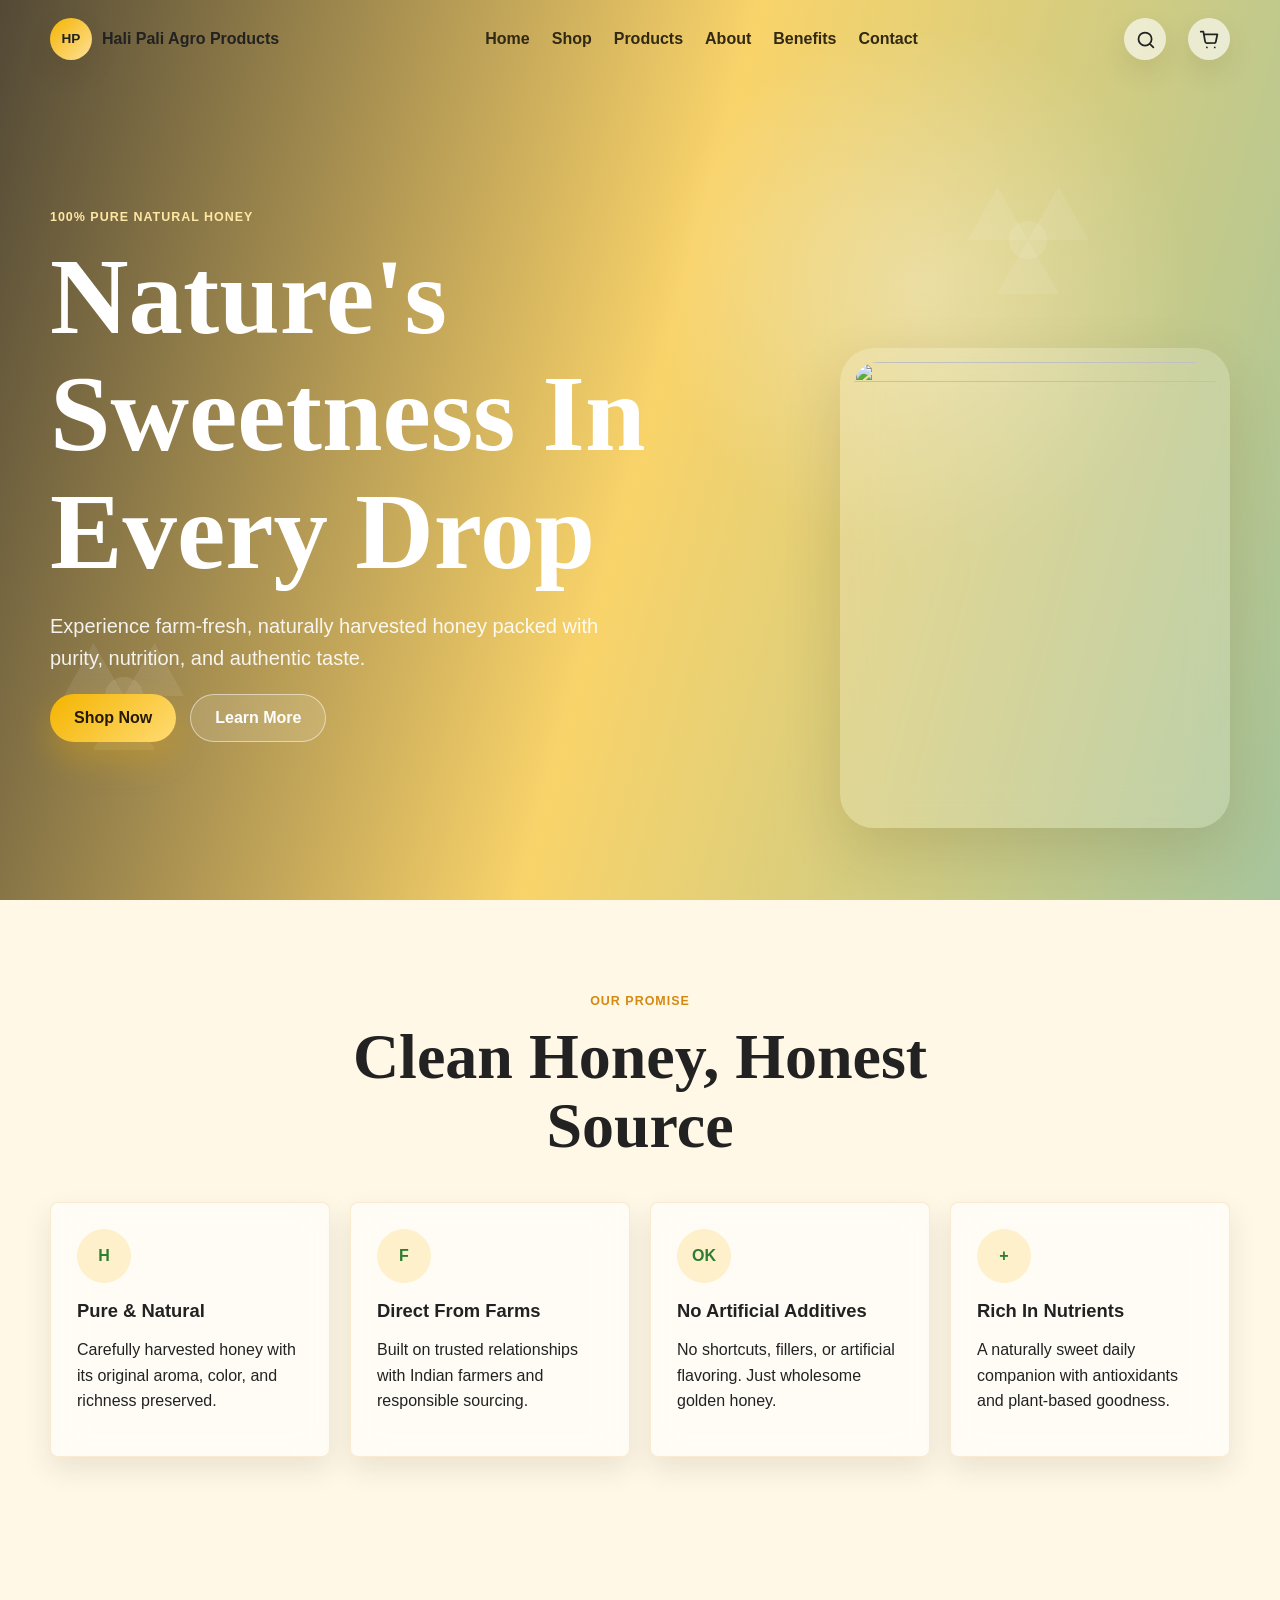
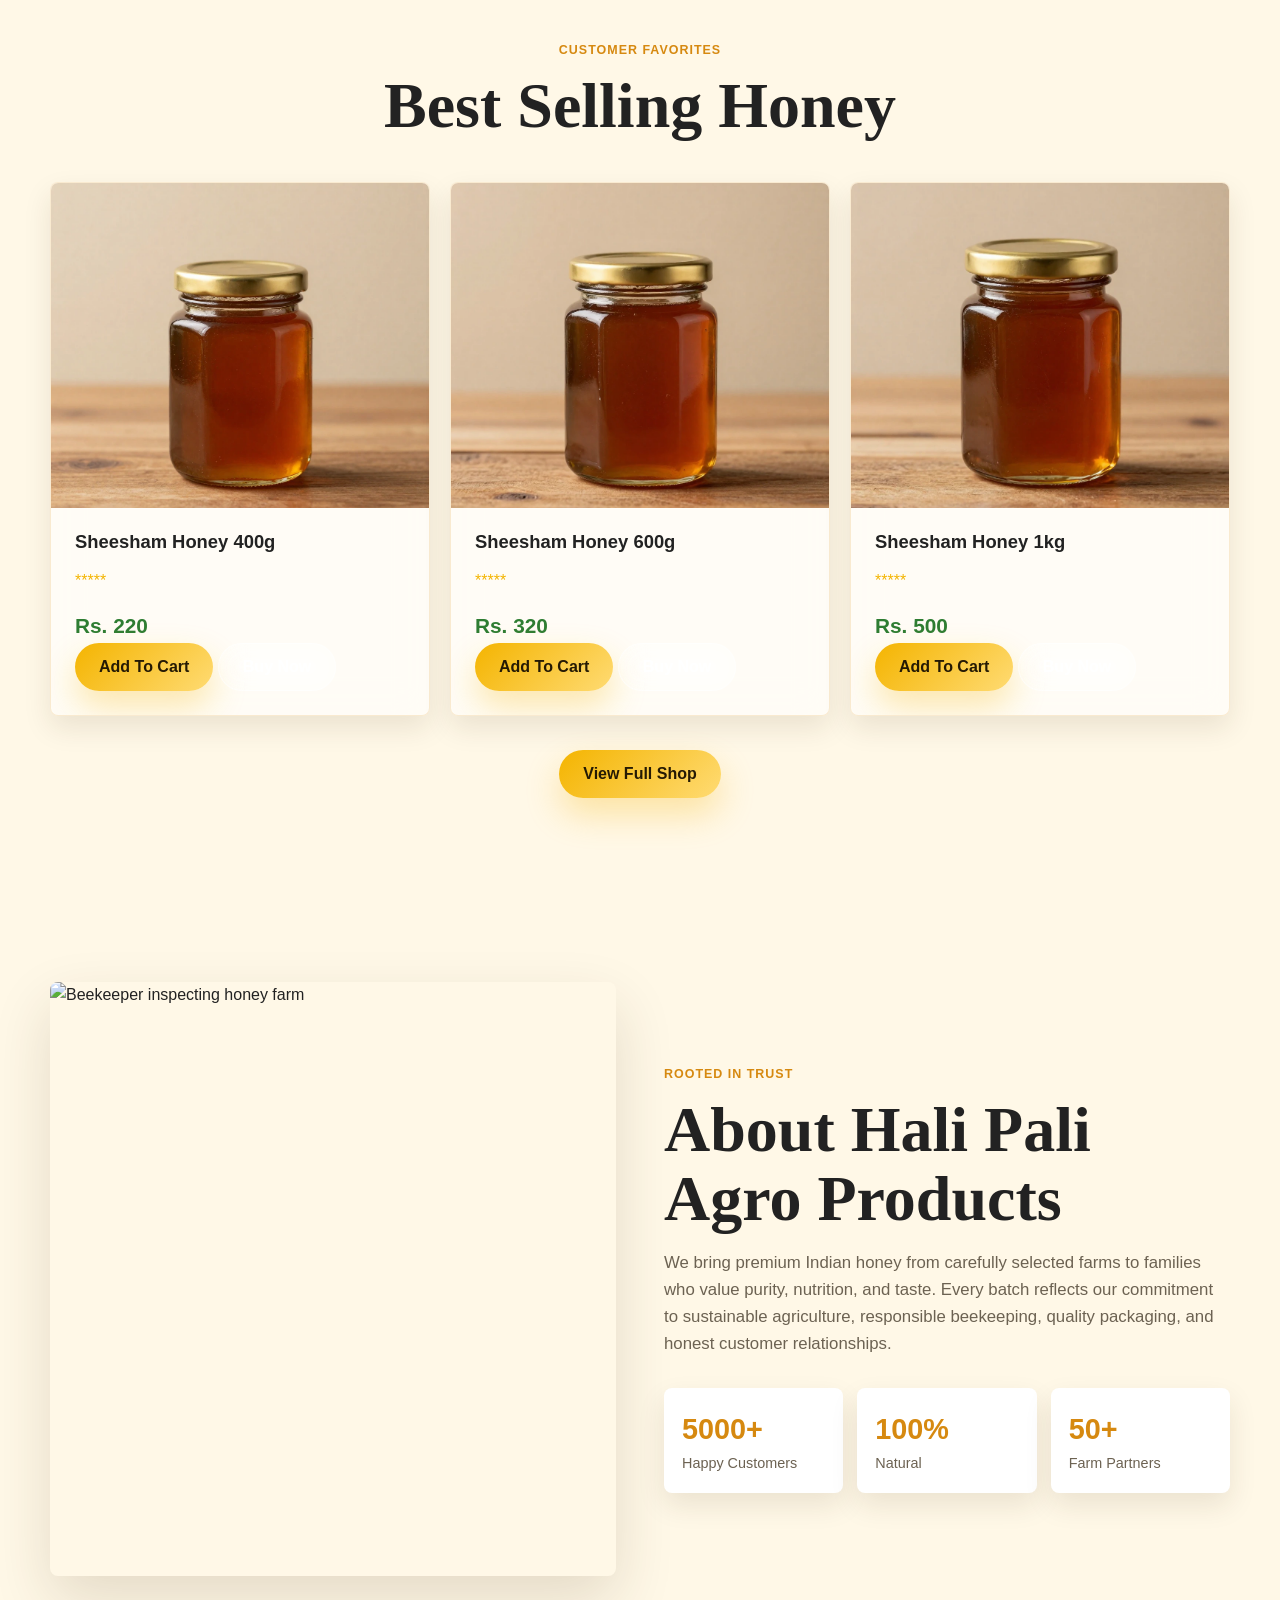
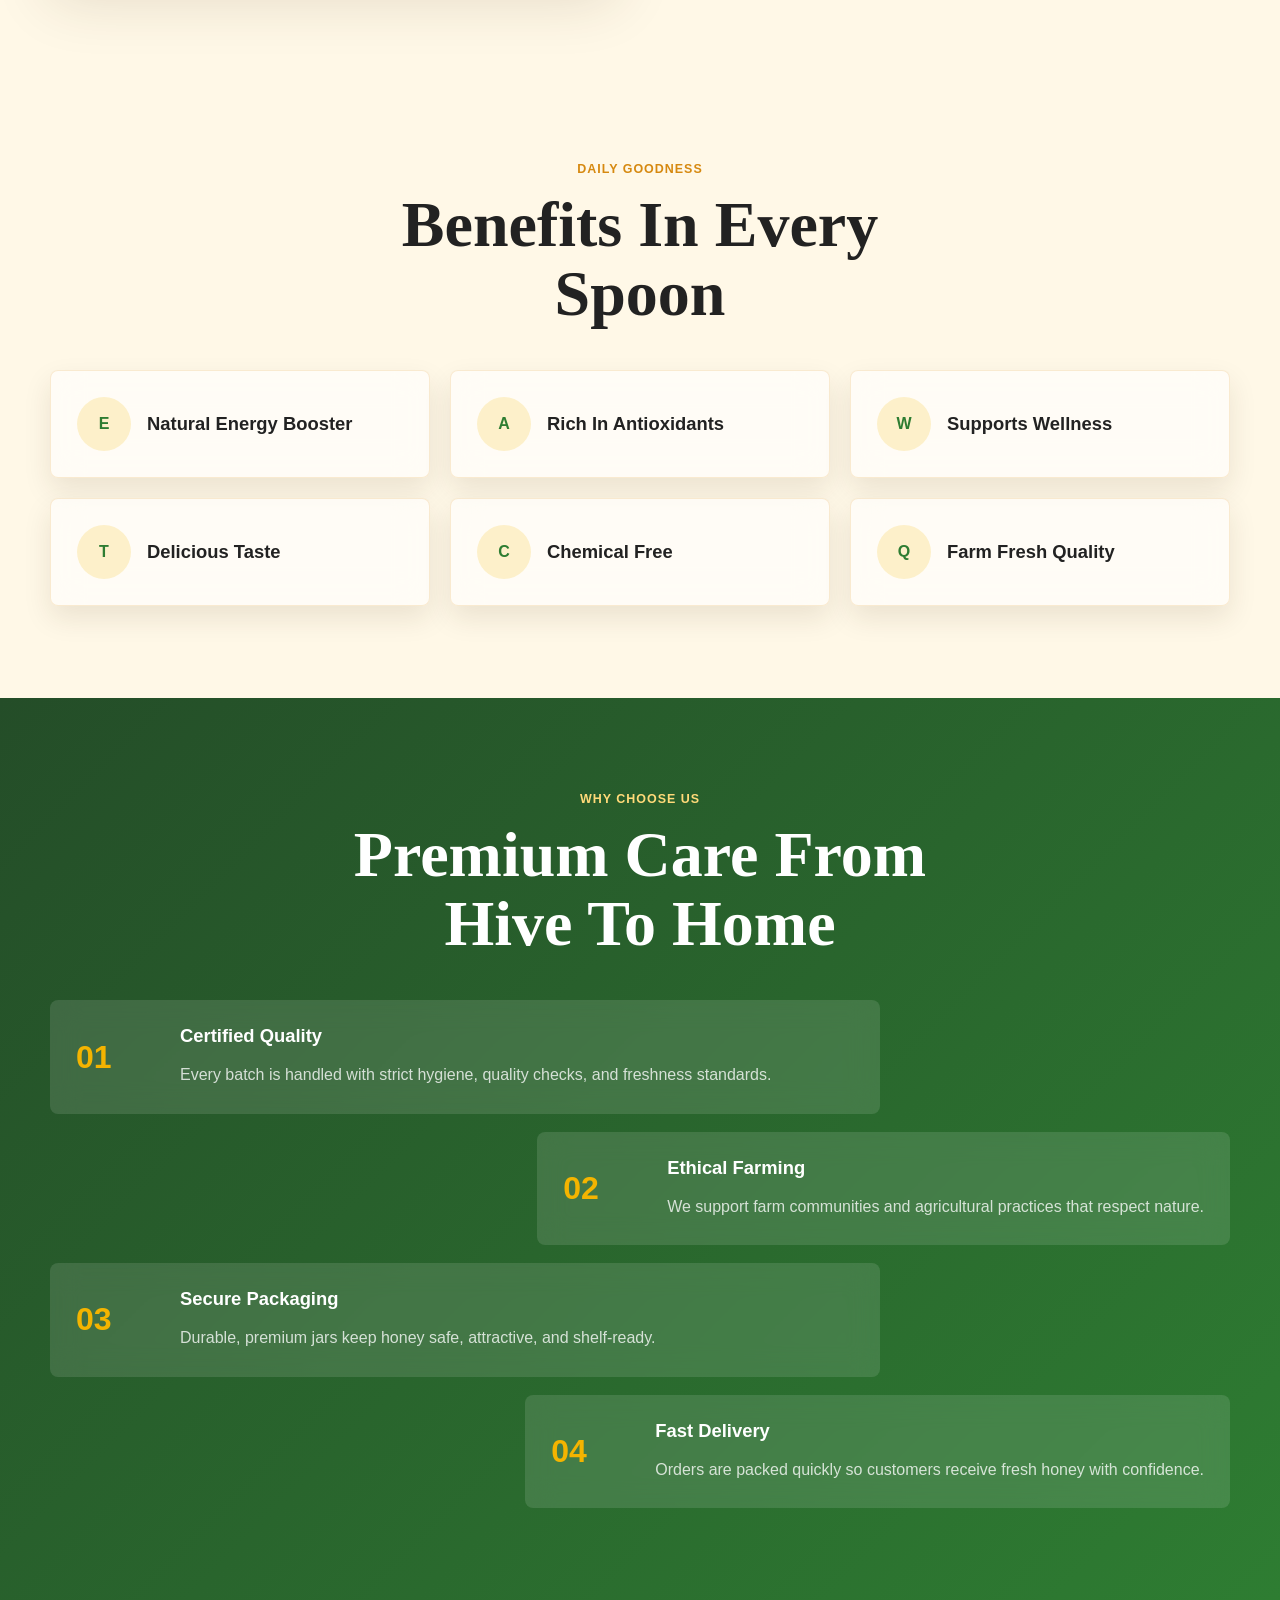
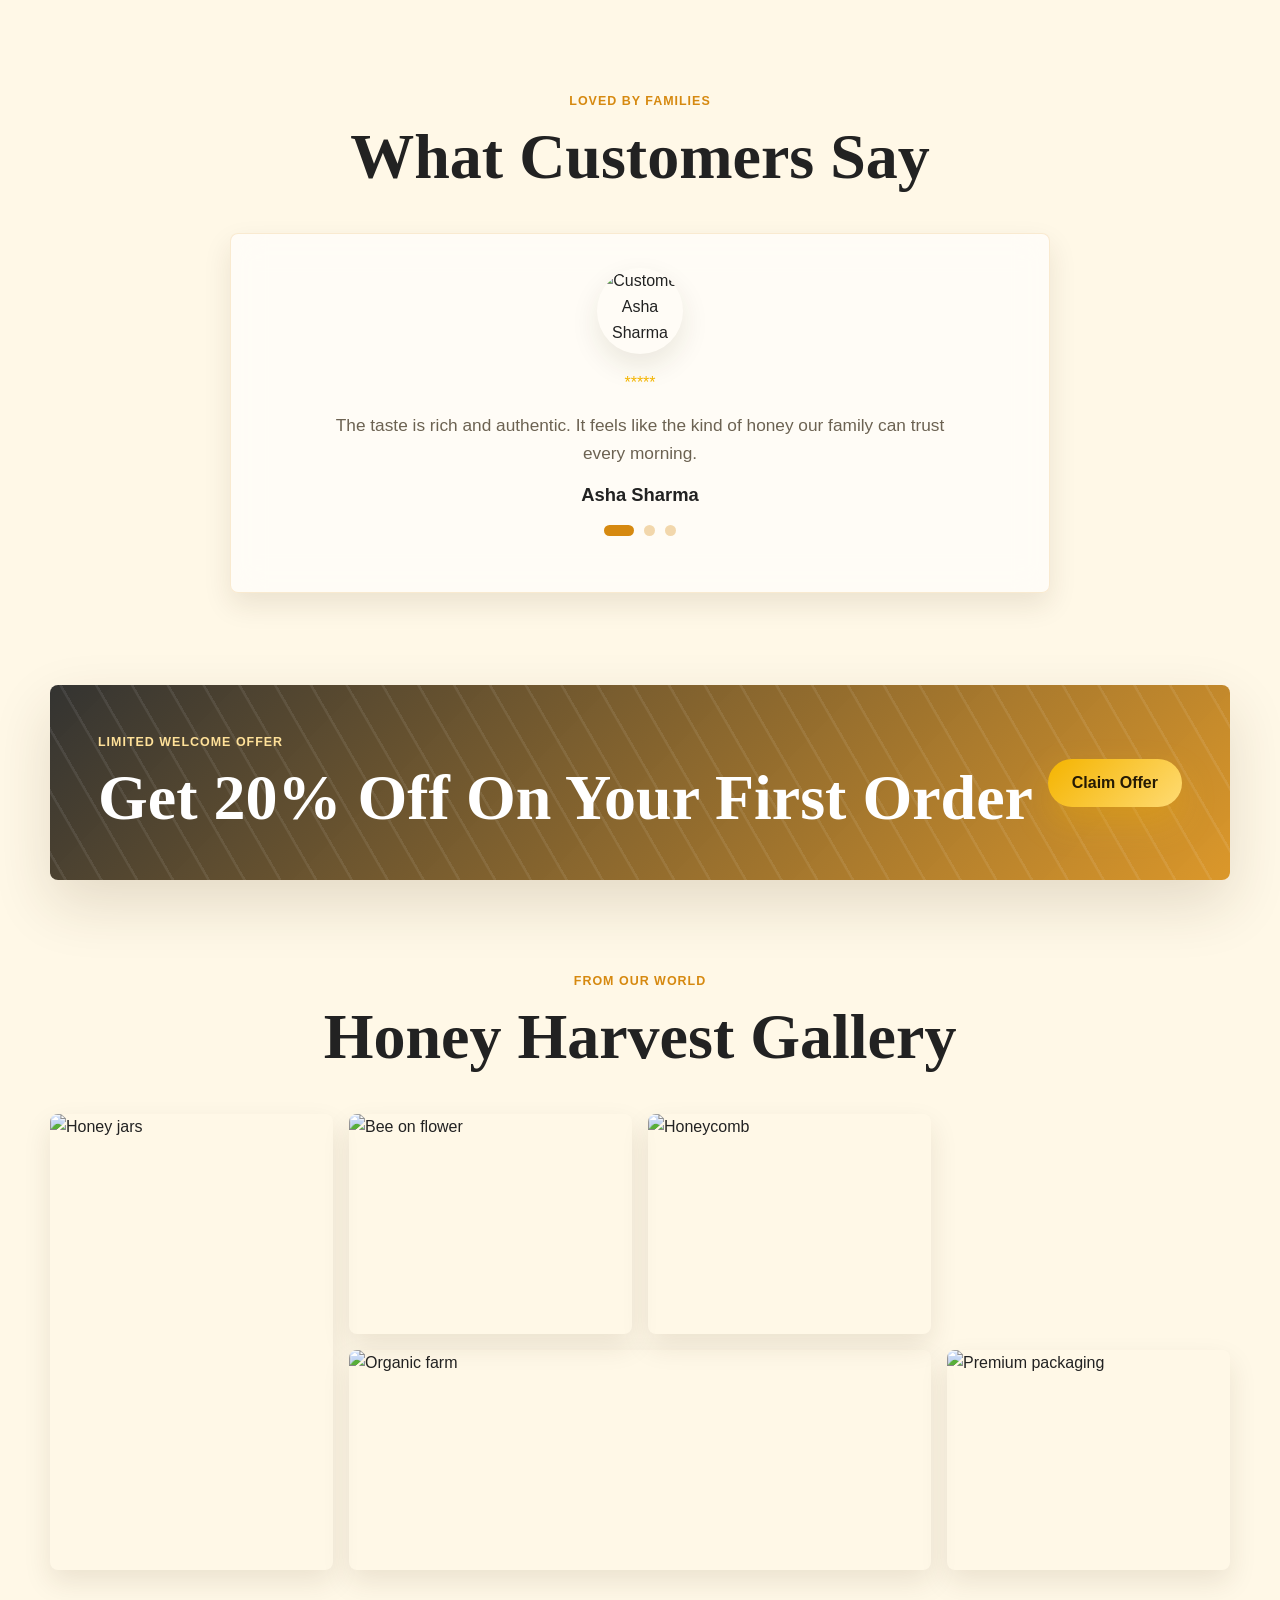
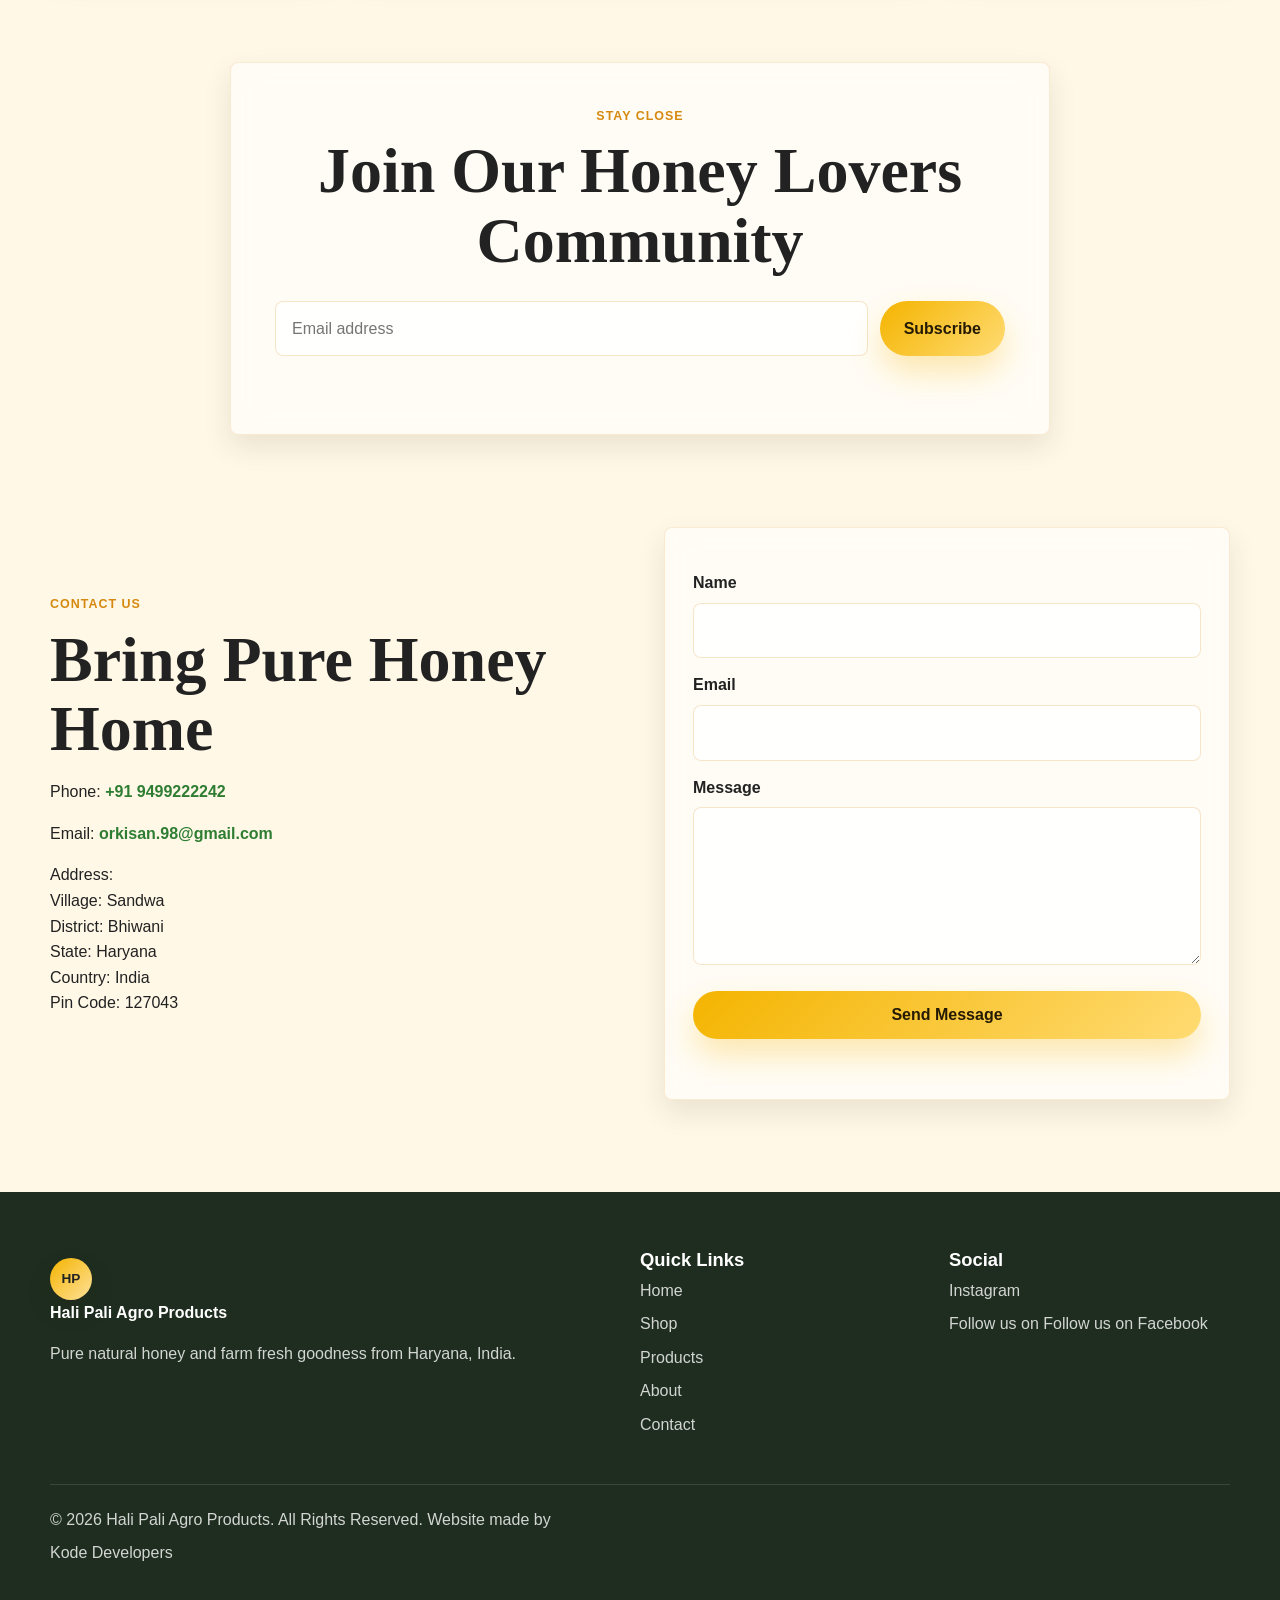
==== index.html @ e3bf100f "Fix buttons" ====
<!DOCTYPE html>
<html lang="en">
<head>
  <meta charset="UTF-8">
  <meta name="viewport" content="width=device-width, initial-scale=1.0">
  <meta name="description" content="Hali Pali Agro Products is a dedicated online platform showcasing a wide range of high-quality agricultural products. The website serves as a bridge between farmers and consumers, emphasizing fresh, organic, and sustainably sourced produce. Visitors can explore detailed product categories, including fruits, vegetables, grains, and specialty items, each presented with clear descriptions, nutritional information, and usage suggestions. The site also highlights the brand's commitment to eco-friendly farming practices and community support, ensuring that every purchase contributes to sustainable agriculture. Designed with user-friendly navigation and visually engaging layouts, Hali Pali Agro Products provides an informative and seamless online shopping experience for health-conscious and environmentally aware customers.">
  <meta name="keywords" content="Hali Pali, Agro Products, Farm, Honey, Raw Honey, Best honey seller, Organic honey, honeycomb, Kode Devlopers, hali pali, Hali Pali Agro Products, India, Amazon, Flipkart, e-commerce, business, coding, programming, shahad, Jandi Honey, Pure Honey, Sheesham honey, Mustard Honey">
  <title>Hali Pali Agro Products | Pure Natural Honey</title>
  <link rel="stylesheet" href="styles.css">
</head>
<body>
  <div class="loader" aria-label="Loading">
    <div class="loader-drop"></div>
  </div>
  <div class="scroll-progress" aria-hidden="true"></div>

  <header class="site-header" id="siteHeader">
    <nav class="navbar" aria-label="Primary navigation">
      <a class="brand" href="#home" aria-label="Hali Pali Agro Products home">
        <span class="brand-mark">HP</span>
        <span>Hali Pali Agro Products</span>
      </a>

      <button class="menu-toggle" type="button" aria-label="Open navigation" aria-expanded="false">
        <span></span>
        <span></span>
        <span></span>
      </button>

      <div class="nav-panel" id="navPanel">
        <a href="#home">Home</a>
        <a href="shop.html">Shop</a>
        <a href="#products">Products</a>
        <a href="#about">About</a>
        <a href="#benefits">Benefits</a>
        <a href="#contact">Contact</a>
      </div>

      <div class="nav-actions" aria-label="Shop actions">
        <a href="shop.html#shopSearch" aria-label="Search products">
          <svg viewBox="0 0 24 24" aria-hidden="true"><path d="m21 21-4.35-4.35m2.35-5.15a7.5 7.5 0 1 1-15 0 7.5 7.5 0 0 1 15 0Z"/></svg>
        </a>
        <a href="shop.html" aria-label="Shop products">
          <svg viewBox="0 0 24 24" aria-hidden="true"><path d="M6 6h15l-1.7 8.3a2 2 0 0 1-2 1.7H9a2 2 0 0 1-2-1.6L5 3H2m7 18h.01M18 21h.01"/></svg>
        </a>
      </div>
    </nav>
  </header>

  <main>
    <section class="hero" id="home">
      <div class="hero-bg"></div>
      <div class="honeycomb honeycomb-one"></div>
      <div class="honeycomb honeycomb-two"></div>
      <div class="hero-content reveal">
        <p class="eyebrow">100% Pure Natural Honey</p>
        <h1>Nature's Sweetness In Every Drop</h1>
        <p>Experience farm-fresh, naturally harvested honey packed with purity, nutrition, and authentic taste.</p>
        <div class="hero-buttons">
          <a class="btn btn-primary" href="shop.html">Shop Now</a>
          <a class="btn btn-secondary" href="#about">Learn More</a>
        </div>
      </div>
      <div class="hero-jar reveal" aria-hidden="true">
        <img src="https://images.unsplash.com/photo-1587049352851-8d4e89133924?auto=format&fit=crop&w=720&q=80" alt="">
      </div>
    </section>

    <section class="features section">
      <div class="section-heading reveal">
        <p class="eyebrow">Our Promise</p>
        <h2>Clean Honey, Honest Source</h2>
      </div>
      <div class="feature-grid">
        <article class="feature-card reveal">
          <span class="icon">H</span>
          <h3>Pure & Natural</h3>
          <p>Carefully harvested honey with its original aroma, color, and richness preserved.</p>
        </article>
        <article class="feature-card reveal">
          <span class="icon">F</span>
          <h3>Direct From Farms</h3>
          <p>Built on trusted relationships with Indian farmers and responsible sourcing.</p>
        </article>
        <article class="feature-card reveal">
          <span class="icon">OK</span>
          <h3>No Artificial Additives</h3>
          <p>No shortcuts, fillers, or artificial flavoring. Just wholesome golden honey.</p>
        </article>
        <article class="feature-card reveal">
          <span class="icon">+</span>
          <h3>Rich In Nutrients</h3>
          <p>A naturally sweet daily companion with antioxidants and plant-based goodness.</p>
        </article>
      </div>
    </section>

    <section class="products section" id="products">
      <div class="section-heading reveal">
        <p class="eyebrow">Customer Favorites</p>
        <h2>Best Selling Honey</h2>
      </div>
      <div class="product-grid">
        <article class="product-card reveal"
                data-id="sheesham-honey"
                data-size="400g"
                data-price="220"
                data-image="./docs/ASSETS/Sheesham400G.webp">

          <div class="product-image">
            <img loading="lazy"
                src="./docs/ASSETS/Sheesham400G.webp"
                alt="Sheesham Honey 400g jar">
          </div>

          <div class="product-body">
            <h3>Sheesham Honey 400g</h3>
            <p class="stars" aria-label="5 out of 5 stars">*****</p>

            <div class="product-meta">
              <span>Rs. 220</span>
            </div>

            <div class="product-actions">
              <button class="btn btn-primary" type="button" id="addToCart">
                Add To Cart
              </button>

              <button class="btn btn-secondary" type="button" id="buyNow">
                Buy Now
              </button>
            </div>
          </div>
        </article>

        <article class="product-card reveal"
                data-id="sheesham-honey"
                data-size="600g"
                data-price="320"
                data-image="./docs/ASSETS/Sheesham600G.webp">

          <div class="product-image">
            <img loading="lazy"
                src="./docs/ASSETS/Sheesham600G.webp"
                alt="Sheesham Honey 400g jar">
          </div>

          <div class="product-body">
            <h3>Sheesham Honey 600g</h3>
            <p class="stars" aria-label="5 out of 5 stars">*****</p>

            <div class="product-meta">
              <span>Rs. 320</span>
            </div>

            <div class="product-actions">
              <button class="btn btn-primary" type="button" id="addToCart">
                Add To Cart
              </button>

              <button class="btn btn-secondary" type="button" id="buyNow">
                Buy Now
              </button>
            </div>
          </div>
        </article>

        <article class="product-card reveal"
                data-id="sheesham-honey"
                data-size="1kg"
                data-price="500"
                data-image="./docs/ASSETS/Sheesham1KG.webp">

          <div class="product-image">
            <img loading="lazy"
                src="./docs/ASSETS/Sheesham1KG.webp"
                alt="Sheesham Honey 1kg jar">
          </div>

          <div class="product-body">
            <h3>Sheesham Honey 1kg</h3>
            <p class="stars" aria-label="5 out of 5 stars">*****</p>

            <div class="product-meta">
              <span>Rs. 500</span>
            </div>

            <div class="product-actions">
              <button class="btn btn-primary" type="button" id="addToCart">
                Add To Cart
              </button>

              <button class="btn btn-secondary" type="button" id="buyNow">
                Buy Now
              </button>
            </div>
          </div>
        </article>
      </div>
      <div class="section-actions reveal">
        <a class="btn btn-primary" href="shop.html">View Full Shop</a>
      </div>
    </section>

    <section class="about section" id="about">
      <div class="about-image reveal">
        <img loading="lazy" src="https://images.unsplash.com/photo-1471943311424-646960669fbc?auto=format&fit=crop&w=1000&q=80" alt="Beekeeper inspecting honey farm">
      </div>
      <div class="about-copy reveal">
        <p class="eyebrow">Rooted In Trust</p>
        <h2>About Hali Pali Agro Products</h2>
        <p>We bring premium Indian honey from carefully selected farms to families who value purity, nutrition, and taste. Every batch reflects our commitment to sustainable agriculture, responsible beekeeping, quality packaging, and honest customer relationships.</p>
        <div class="stats">
          <div><strong data-count="5000">0</strong><span>Happy Customers</span></div>
          <div><strong data-count="100">0</strong><span>Natural</span></div>
          <div><strong data-count="50">0</strong><span>Farm Partners</span></div>
        </div>
      </div>
    </section>

    <section class="benefits section" id="benefits">
      <div class="section-heading reveal">
        <p class="eyebrow">Daily Goodness</p>
        <h2>Benefits In Every Spoon</h2>
      </div>
      <div class="benefit-grid">
        <article class="benefit-card reveal"><span>E</span><h3>Natural Energy Booster</h3></article>
        <article class="benefit-card reveal"><span>A</span><h3>Rich In Antioxidants</h3></article>
        <article class="benefit-card reveal"><span>W</span><h3>Supports Wellness</h3></article>
        <article class="benefit-card reveal"><span>T</span><h3>Delicious Taste</h3></article>
        <article class="benefit-card reveal"><span>C</span><h3>Chemical Free</h3></article>
        <article class="benefit-card reveal"><span>Q</span><h3>Farm Fresh Quality</h3></article>
      </div>
    </section>

    <section class="why section">
      <div class="section-heading reveal">
        <p class="eyebrow">Why Choose Us</p>
        <h2>Premium Care From Hive To Home</h2>
      </div>
      <div class="why-list">
        <article class="why-item reveal"><span>01</span><div><h3>Certified Quality</h3><p>Every batch is handled with strict hygiene, quality checks, and freshness standards.</p></div></article>
        <article class="why-item reveal"><span>02</span><div><h3>Ethical Farming</h3><p>We support farm communities and agricultural practices that respect nature.</p></div></article>
        <article class="why-item reveal"><span>03</span><div><h3>Secure Packaging</h3><p>Durable, premium jars keep honey safe, attractive, and shelf-ready.</p></div></article>
        <article class="why-item reveal"><span>04</span><div><h3>Fast Delivery</h3><p>Orders are packed quickly so customers receive fresh honey with confidence.</p></div></article>
      </div>
    </section>

    <section class="testimonials section">
      <div class="section-heading reveal">
        <p class="eyebrow">Loved By Families</p>
        <h2>What Customers Say</h2>
      </div>
      <div class="testimonial-shell reveal">
        <div class="testimonial-track">
          <article class="testimonial active">
            <img loading="lazy" src="https://images.unsplash.com/photo-1494790108377-be9c29b29330?auto=format&fit=crop&w=180&q=80" alt="Customer Asha Sharma">
            <p class="stars" aria-label="5 out of 5 stars">*****</p>
            <blockquote>The taste is rich and authentic. It feels like the kind of honey our family can trust every morning.</blockquote>
            <h3>Asha Sharma</h3>
          </article>
          <article class="testimonial">
            <img loading="lazy" src="https://images.unsplash.com/photo-1500648767791-00dcc994a43e?auto=format&fit=crop&w=180&q=80" alt="Customer Rohan Mehta">
            <p class="stars" aria-label="5 out of 5 stars">*****</p>
            <blockquote>Beautiful packaging, quick delivery, and excellent quality. The 1kg jar has become a kitchen staple.</blockquote>
            <h3>Rohan Mehta</h3>
          </article>
          <article class="testimonial">
            <img loading="lazy" src="https://images.unsplash.com/photo-1438761681033-6461ffad8d80?auto=format&fit=crop&w=180&q=80" alt="Customer Neha Verma">
            <p class="stars" aria-label="5 out of 5 stars">*****</p>
            <blockquote>Natural sweetness without any artificial taste. I love using it in tea, breakfast bowls, and desserts.</blockquote>
            <h3>Neha Verma</h3>
          </article>
        </div>
        <div class="testimonial-dots" aria-label="Testimonial controls"></div>
      </div>
    </section>

    <section class="promo section reveal">
      <div>
        <p class="eyebrow">Limited Welcome Offer</p>
        <h2>Get 20% Off On Your First Order</h2>
      </div>
      <a class="btn btn-primary" href="shop.html">Claim Offer</a>
    </section>

    <section class="gallery section">
      <div class="section-heading reveal">
        <p class="eyebrow">From Our World</p>
        <h2>Honey Harvest Gallery</h2>
      </div>
      <div class="gallery-grid">
        <figure class="reveal tall"><img loading="lazy" src="https://images.unsplash.com/photo-1587049352851-8d4e89133924?auto=format&fit=crop&w=700&q=80" alt="Honey jars"><figcaption>Honey Jars</figcaption></figure>
        <figure class="reveal"><img loading="lazy" src="https://images.unsplash.com/photo-1581271064038-11cf1c43a0b2?q=80&w=754&auto=format&fit=crop&ixlib=rb-4.1.0&ixid=M3wxMjA3fDB8MHxwaG90by1wYWdlfHx8fGVufDB8fHx8fA%3D%3D" alt="Bee on flower"><figcaption>Bees</figcaption></figure>
        <figure class="reveal"><img loading="lazy" src="https://images.unsplash.com/photo-1623018697148-8350cf18e64e?q=80&w=735&auto=format&fit=crop&ixlib=rb-4.1.0&ixid=M3wxMjA3fDB8MHxwaG90by1wYWdlfHx8fGVufDB8fHx8fA%3D%3D" alt="Honeycomb"><figcaption>Honeycomb</figcaption></figure>
        <figure class="reveal wide"><img loading="lazy" src="https://images.unsplash.com/photo-1549269459-ba9e31874ef2?q=80&w=1470&auto=format&fit=crop&ixlib=rb-4.1.0&ixid=M3wxMjA3fDB8MHxwaG90by1wYWdlfHx8fGVufDB8fHx8fA%3D%3D" alt="Organic farm"><figcaption>Farms</figcaption></figure>
        <figure class="reveal"><img loading="lazy" src="https://images.unsplash.com/photo-1671548185843-3f50c6c1060b?q=80&w=735&auto=format&fit=crop&ixlib=rb-4.1.0&ixid=M3wxMjA3fDB8MHxwaG90by1wYWdlfHx8fGVufDB8fHx8fA%3D%3D" alt="Premium packaging"><figcaption>Packaging</figcaption></figure>
      </div>
    </section>

    <section class="newsletter section reveal">
      <p class="eyebrow">Stay Close</p>
      <h2>Join Our Honey Lovers Community</h2>
      <form class="newsletter-form" novalidate>
        <label class="sr-only" for="newsletterEmail">Email address</label>
        <input id="newsletterEmail" type="email" placeholder="Email address" autocomplete="email" required>
        <button type="submit">Subscribe</button>
      </form>
      <p class="form-message" role="status"></p>
    </section>

    <section class="contact section" id="contact">
      <div class="contact-info reveal">
        <p class="eyebrow">Contact Us</p>
        <h2>Bring Pure Honey Home</h2>
        <p>Phone: <a href="tel:+919499222242">+91 9499222242</a></p>
        <p>Email: <a href="mailto:orkisan.98@gmail.com">orkisan.98@gmail.com</a></p>
        <p>Address: <br>
          Village: Sandwa<br>
          District: Bhiwani<br>
          State: Haryana<br>
          Country: India<br>
          Pin Code: 127043</p>
      </div>
      <form class="contact-form reveal" novalidate>
        <label for="name">Name</label>
        <input id="name" name="name" type="text" autocomplete="name" required>
        <label for="email">Email</label>
        <input id="email" name="email" type="email" autocomplete="email" required>
        <label for="message">Message</label>
        <textarea id="message" name="message" rows="5" required></textarea>
        <button type="submit">Send Message</button>
        <p class="form-message" role="status"></p>
      </form>
    </section>
  </main>

  <footer class="site-footer">
    <div>
      <a class="brand" href="#home"><span class="brand-mark">HP</span><span>Hali Pali Agro Products</span></a>
      <p>Pure natural honey and farm fresh goodness from Haryana, India.</p>
    </div>
    <div>
      <h3>Quick Links</h3>
      <a href="#home">Home</a>
      <a href="shop.html">Shop</a>
      <a href="#products">Products</a>
      <a href="#about">About</a>
      <a href="#contact">Contact</a>
    </div>
    <div>
      <h3>Social</h3>
      <a href="#" aria-label="Instagram">Instagram</a>
      <a href="https://www.facebook.com/profile.php?id=100064039775413" aria-label="Facebook">Follow us on Follow us on Facebook</a>
    </div>
    <p class="copyright">
      &copy; 2026 Hali Pali Agro Products. All Rights Reserved.
      Website made by <a href="https://kodedevelopers.org" target="_blank" rel="noopener noreferrer">Kode Developers</a>
    </p>
  </footer>

  <button class="back-to-top" type="button" aria-label="Back to top">^</button>
  <script src="script.js"></script>
</body>
</html>
---- styles.css ----
:root {
  --gold: #F4B400;
  --dark-gold: #D68910;
  --cream: #FFF8E7;
  --green: #2E7D32;
  --text: #222222;
  --muted: #6c6252;
  --white: #ffffff;
  --shadow: 0 24px 60px rgba(62, 43, 6, 0.14);
  --soft-shadow: 0 12px 28px rgba(62, 43, 6, 0.10);
  --radius: 8px;
  --max: 1180px;
}

* {
  box-sizing: border-box;
}

html {
  scroll-behavior: smooth;
}

body {
  margin: 0;
  font-family: "Segoe UI", Arial, sans-serif;
  color: var(--text);
  background: var(--cream);
  line-height: 1.6;
}

body.loading {
  overflow: hidden;
}

img {
  display: block;
  width: 100%;
}

a {
  color: inherit;
  text-decoration: none;
}

button,
input,
textarea {
  font: inherit;
}

button {
  cursor: pointer;
}

.sr-only {
  position: absolute;
  width: 1px;
  height: 1px;
  padding: 0;
  margin: -1px;
  overflow: hidden;
  clip: rect(0, 0, 0, 0);
  white-space: nowrap;
  border: 0;
}

.loader {
  position: fixed;
  inset: 0;
  z-index: 1000;
  display: grid;
  place-items: center;
  background: var(--cream);
  transition: opacity 450ms ease, visibility 450ms ease;
}

.loader.hidden {
  opacity: 0;
  visibility: hidden;
}

.loader-drop {
  width: 54px;
  height: 54px;
  background: linear-gradient(135deg, var(--gold), var(--dark-gold));
  border-radius: 60% 45% 60% 45%;
  transform: rotate(45deg);
  animation: pulse 850ms ease-in-out infinite alternate;
}

.scroll-progress {
  position: fixed;
  top: 0;
  left: 0;
  z-index: 999;
  width: 0%;
  height: 4px;
  background: linear-gradient(90deg, var(--gold), var(--green));
}

.site-header {
  position: fixed;
  inset: 0 0 auto;
  z-index: 900;
  transition: background 300ms ease, box-shadow 300ms ease, backdrop-filter 300ms ease;
}

.site-header.scrolled {
  background: rgba(255, 248, 231, 0.92);
  box-shadow: 0 10px 34px rgba(34, 34, 34, 0.08);
  backdrop-filter: blur(18px);
}

.navbar {
  width: min(100% - 32px, var(--max));
  min-height: 78px;
  margin: 0 auto;
  display: flex;
  align-items: center;
  justify-content: space-between;
  gap: 18px;
}

.brand {
  display: inline-flex;
  align-items: center;
  gap: 10px;
  font-weight: 800;
  letter-spacing: 0;
}

.brand-mark {
  display: grid;
  place-items: center;
  width: 42px;
  height: 42px;
  border-radius: 50%;
  color: var(--text);
  background: linear-gradient(135deg, var(--gold), #ffe199);
  box-shadow: var(--soft-shadow);
  font-size: 0.85rem;
}

.nav-panel,
.nav-actions {
  display: flex;
  align-items: center;
  gap: 22px;
}

.nav-panel a {
  font-weight: 700;
  color: #312914;
}

.nav-panel a:hover {
  color: var(--green);
}

.nav-actions button,
.nav-actions a,
.menu-toggle,
.back-to-top {
  border: 0;
  background: rgba(255, 255, 255, 0.62);
  box-shadow: var(--soft-shadow);
}

.nav-actions button,
.nav-actions a {
  width: 42px;
  height: 42px;
  border-radius: 50%;
  display: grid;
  place-items: center;
  color: var(--text);
}

.nav-actions svg {
  width: 21px;
  height: 21px;
  fill: none;
  stroke: currentColor;
  stroke-width: 2;
  stroke-linecap: round;
  stroke-linejoin: round;
}

.menu-toggle {
  display: none;
  width: 44px;
  height: 44px;
  border-radius: 50%;
  padding: 11px;
}

.menu-toggle span {
  display: block;
  height: 2px;
  margin: 5px 0;
  background: var(--text);
  transition: transform 300ms ease, opacity 300ms ease;
}

.hero {
  position: relative;
  min-height: 100svh;
  display: grid;
  align-items: center;
  overflow: hidden;
  padding: 120px max(20px, calc((100vw - var(--max)) / 2)) 70px;
  isolation: isolate;
}

.hero-bg {
  position: absolute;
  inset: 0;
  z-index: -2;
  background:
    linear-gradient(105deg, rgba(34, 24, 4, 0.78), rgba(244, 180, 0, 0.54), rgba(46, 125, 50, 0.42)),
    url("https://images.unsplash.com/photo-1558642452-9d2a7deb7f62?auto=format&fit=crop&w=1800&q=80") center/cover;
}

.hero::after {
  content: "";
  position: absolute;
  inset: 0;
  z-index: -1;
  background: radial-gradient(circle at 72% 32%, rgba(255, 248, 231, 0.38), transparent 24%);
}

.hero-content {
  max-width: 700px;
  color: var(--white);
}

.eyebrow {
  margin: 0 0 10px;
  color: var(--dark-gold);
  font-weight: 900;
  letter-spacing: 0.08em;
  text-transform: uppercase;
  font-size: 0.78rem;
}

.hero .eyebrow {
  color: #ffe7a4;
}

h1,
h2,
h3,
p {
  overflow-wrap: anywhere;
}

h1,
h2,
h3 {
  line-height: 1.08;
  margin: 0;
}

h1 {
  max-width: 760px;
  font-family: Georgia, "Times New Roman", serif;
  font-size: clamp(3rem, 9vw, 6.8rem);
  font-weight: 700;
}

h2 {
  font-family: Georgia, "Times New Roman", serif;
  font-size: clamp(2rem, 5vw, 4rem);
}

h3 {
  font-size: 1.15rem;
}

.hero-content > p:not(.eyebrow) {
  max-width: 580px;
  font-size: clamp(1rem, 2.4vw, 1.25rem);
  color: rgba(255, 255, 255, 0.9);
}

.hero-buttons,
.product-meta,
.promo {
  display: flex;
  align-items: center;
  gap: 14px;
  flex-wrap: wrap;
}

.btn,
.product-meta button,
.newsletter-form button,
.contact-form button {
  display: inline-flex;
  align-items: center;
  justify-content: center;
  min-height: 48px;
  padding: 0 24px;
  border-radius: 999px;
  border: 0;
  font-weight: 800;
  transition: transform 300ms ease, box-shadow 300ms ease, background 300ms ease;
}

.btn-primary,
.product-meta button,
.newsletter-form button,
.contact-form button {
  color: #251a04;
  background: linear-gradient(135deg, var(--gold), #ffdb73);
  box-shadow: 0 16px 34px rgba(244, 180, 0, 0.3);
}

.btn-secondary {
  color: var(--white);
  border: 1px solid rgba(255, 255, 255, 0.5);
  background: rgba(255, 255, 255, 0.13);
  backdrop-filter: blur(14px);
}

.btn:hover,
.product-meta button:hover,
.newsletter-form button:hover,
.contact-form button:hover {
  transform: translateY(-3px);
}

.hero-jar {
  position: absolute;
  right: max(20px, calc((100vw - var(--max)) / 2));
  bottom: 8vh;
  width: min(34vw, 390px);
  min-width: 240px;
  padding: 14px;
  border-radius: 34px;
  background: rgba(255, 255, 255, 0.18);
  box-shadow: var(--shadow);
  backdrop-filter: blur(18px);
  animation: float 4.8s ease-in-out infinite;
}

.hero-jar img {
  aspect-ratio: 4 / 5;
  object-fit: cover;
  border-radius: 24px;
}

.honeycomb {
  position: absolute;
  width: 120px;
  aspect-ratio: 1;
  opacity: 0.4;
  background:
    radial-gradient(circle at 50% 50%, rgba(255, 255, 255, 0.28) 0 22%, transparent 23%),
    repeating-conic-gradient(from 30deg, rgba(255, 255, 255, 0.22) 0 60deg, transparent 60deg 120deg);
  clip-path: polygon(25% 5%, 75% 5%, 100% 50%, 75% 95%, 25% 95%, 0 50%);
  animation: float 6s ease-in-out infinite;
}

.honeycomb-one {
  top: 20%;
  right: 15%;
}

.honeycomb-two {
  left: 5%;
  bottom: 16%;
  animation-delay: 1.2s;
}

.section {
  width: min(100% - 32px, var(--max));
  margin: 0 auto;
  padding: 92px 0;
}

.section-heading {
  max-width: 660px;
  margin: 0 auto 42px;
  text-align: center;
}

.section-actions {
  display: flex;
  justify-content: center;
  margin-top: 34px;
}

.feature-grid,
.product-grid,
.benefit-grid {
  display: grid;
  grid-template-columns: repeat(4, 1fr);
  gap: 20px;
}

.product-grid {
  grid-template-columns: repeat(3, 1fr);
}

.benefit-grid {
  grid-template-columns: repeat(3, 1fr);
}

.feature-card,
.product-card,
.benefit-card,
.testimonial-shell,
.newsletter,
.contact-form {
  border: 1px solid rgba(214, 137, 16, 0.16);
  border-radius: var(--radius);
  background: rgba(255, 255, 255, 0.62);
  box-shadow: var(--soft-shadow);
  backdrop-filter: blur(16px);
}

.feature-card,
.benefit-card {
  padding: 26px;
  transition: transform 300ms ease, box-shadow 300ms ease;
}

.feature-card:hover,
.benefit-card:hover,
.why-item:hover {
  transform: translateY(-7px);
  box-shadow: var(--shadow);
}

.icon,
.benefit-card span {
  display: grid;
  place-items: center;
  width: 54px;
  height: 54px;
  margin-bottom: 18px;
  border-radius: 50%;
  color: var(--green);
  background: rgba(244, 180, 0, 0.18);
  font-weight: 900;
}

.product-card {
  overflow: hidden;
  transition: transform 300ms ease, box-shadow 300ms ease;
}

.product-card:hover {
  transform: translateY(-8px);
  box-shadow: var(--shadow);
}

.product-image {
  overflow: hidden;
}

.product-image img {
  aspect-ratio: 1 / 0.86;
  object-fit: cover;
  transition: transform 500ms ease;
}

.product-card:hover img {
  transform: scale(1.08);
}

.product-body {
  padding: 24px;
}

.stars {
  color: var(--gold);
  letter-spacing: 0;
}

.product-meta {
  justify-content: space-between;
}

.product-meta span {
  font-size: 1.3rem;
  font-weight: 900;
  color: var(--green);
}

.about,
.contact {
  display: grid;
  grid-template-columns: 1fr 1fr;
  gap: 48px;
  align-items: center;
}

.about-image img {
  aspect-ratio: 1 / 1.05;
  object-fit: cover;
  border-radius: var(--radius);
  box-shadow: var(--shadow);
}

.about-copy > p:not(.eyebrow) {
  color: var(--muted);
  font-size: 1.05rem;
}

.stats {
  display: grid;
  grid-template-columns: repeat(3, 1fr);
  gap: 14px;
  margin-top: 30px;
}

.stats div {
  padding: 18px;
  border-radius: var(--radius);
  background: var(--white);
  box-shadow: var(--soft-shadow);
}

.stats strong {
  display: block;
  color: var(--dark-gold);
  font-size: 1.8rem;
}

.stats span {
  display: block;
  color: var(--muted);
  font-size: 0.9rem;
}

.benefit-card {
  display: flex;
  align-items: center;
  gap: 16px;
}

.benefit-card span {
  flex: 0 0 auto;
  margin: 0;
}

.why {
  width: 100%;
  max-width: none;
  padding-inline: max(16px, calc((100vw - var(--max)) / 2));
  background: linear-gradient(135deg, #244d28, #2E7D32);
  color: var(--white);
}

.why .eyebrow {
  color: #ffda79;
}

.why-list {
  display: grid;
  gap: 18px;
}

.why-item {
  display: grid;
  grid-template-columns: 82px 1fr;
  gap: 22px;
  align-items: center;
  max-width: 830px;
  padding: 26px;
  border-radius: var(--radius);
  background: rgba(255, 255, 255, 0.12);
  backdrop-filter: blur(14px);
  transition: transform 300ms ease, box-shadow 300ms ease;
}

.why-item:nth-child(even) {
  margin-left: auto;
}

.why-item span {
  color: var(--gold);
  font-size: 2rem;
  font-weight: 900;
}

.why-item p {
  margin-bottom: 0;
  color: rgba(255, 255, 255, 0.78);
}

.testimonial-shell {
  position: relative;
  max-width: 820px;
  min-height: 360px;
  margin: 0 auto;
  padding: 34px;
  overflow: hidden;
}

.testimonial-track {
  display: grid;
}

.testimonial {
  grid-area: 1 / 1;
  text-align: center;
  opacity: 0;
  transform: translateX(28px);
  pointer-events: none;
  transition: opacity 450ms ease, transform 450ms ease;
}

.testimonial.active {
  opacity: 1;
  transform: translateX(0);
  pointer-events: auto;
}

.testimonial img {
  width: 86px;
  height: 86px;
  margin: 0 auto 12px;
  border-radius: 50%;
  object-fit: cover;
  box-shadow: var(--soft-shadow);
}

.testimonial blockquote {
  margin: 0 auto 18px;
  max-width: 620px;
  color: var(--muted);
  font-size: 1.08rem;
}

.testimonial-dots {
  display: flex;
  justify-content: center;
  gap: 10px;
  margin-top: 20px;
}

.testimonial-dots button {
  width: 11px;
  height: 11px;
  padding: 0;
  border: 0;
  border-radius: 50%;
  background: rgba(214, 137, 16, 0.32);
}

.testimonial-dots button.active {
  width: 30px;
  border-radius: 999px;
  background: var(--dark-gold);
}

.promo {
  position: relative;
  justify-content: space-between;
  padding: 48px;
  border-radius: var(--radius);
  overflow: hidden;
  color: var(--white);
  background: linear-gradient(135deg, rgba(34, 34, 34, 0.92), rgba(214, 137, 16, 0.88)), url("https://images.unsplash.com/photo-1558642452-9d2a7deb7f62?auto=format&fit=crop&w=1400&q=80") center/cover;
  box-shadow: var(--shadow);
}

.promo::before {
  content: "";
  position: absolute;
  inset: -80px;
  background: repeating-linear-gradient(60deg, transparent 0 28px, rgba(255, 255, 255, 0.08) 29px 31px);
  animation: drift 12s linear infinite;
}

.promo > * {
  position: relative;
}

.promo .eyebrow {
  color: #ffe199;
}

.gallery-grid {
  display: grid;
  grid-template-columns: repeat(4, 1fr);
  grid-auto-rows: 220px;
  gap: 16px;
}

.gallery-grid figure {
  position: relative;
  margin: 0;
  overflow: hidden;
  border-radius: var(--radius);
  box-shadow: var(--soft-shadow);
}

.gallery-grid .tall {
  grid-row: span 2;
}

.gallery-grid .wide {
  grid-column: span 2;
}

.gallery-grid img {
  height: 100%;
  object-fit: cover;
  transition: transform 500ms ease;
}

.gallery-grid figcaption {
  position: absolute;
  inset: auto 12px 12px;
  padding: 10px 14px;
  border-radius: 999px;
  color: var(--white);
  background: rgba(34, 34, 34, 0.58);
  backdrop-filter: blur(12px);
  font-weight: 800;
  opacity: 0;
  transform: translateY(8px);
  transition: opacity 300ms ease, transform 300ms ease;
}

.gallery-grid figure:hover img {
  transform: scale(1.08);
}

.gallery-grid figure:hover figcaption {
  opacity: 1;
  transform: translateY(0);
}

.newsletter {
  max-width: 820px;
  padding: 44px;
  text-align: center;
}

.newsletter-form {
  display: flex;
  gap: 12px;
  margin: 26px auto 10px;
}

.newsletter-form input,
.contact-form input,
.contact-form textarea {
  width: 100%;
  min-height: 52px;
  border: 1px solid rgba(214, 137, 16, 0.22);
  border-radius: var(--radius);
  padding: 14px 16px;
  outline: 0;
  background: rgba(255, 255, 255, 0.86);
}

.newsletter-form input:focus,
.contact-form input:focus,
.contact-form textarea:focus {
  border-color: var(--green);
  box-shadow: 0 0 0 4px rgba(46, 125, 50, 0.12);
}

.form-message {
  min-height: 24px;
  margin: 8px 0 0;
  color: var(--green);
  font-weight: 800;
}

.form-message.error {
  color: #b3261e;
}

.contact-info a {
  color: var(--green);
  font-weight: 800;
}

.contact-form {
  padding: 28px;
}

.contact-form label {
  display: block;
  margin: 14px 0 7px;
  font-weight: 800;
}

.contact-form button {
  width: 100%;
  margin-top: 18px;
}

.site-footer {
  display: grid;
  grid-template-columns: 2fr 1fr 1fr;
  gap: 28px;
  padding: 58px max(20px, calc((100vw - var(--max)) / 2)) 32px;
  color: rgba(255, 255, 255, 0.8);
  background: #1e2d1f;
}

.site-footer .brand,
.site-footer h3 {
  color: var(--white);
}

.site-footer a {
  display: block;
  margin: 8px 0;
}

.copyright {
  grid-column: 1 / -1;
  margin: 10px 0 0;
  padding-top: 22px;
  border-top: 1px solid rgba(255, 255, 255, 0.12);
}

.back-to-top {
  position: fixed;
  right: 18px;
  bottom: 18px;
  z-index: 850;
  width: 48px;
  height: 48px;
  border-radius: 50%;
  color: var(--text);
  background: var(--gold);
  opacity: 0;
  visibility: hidden;
  transform: translateY(12px);
  transition: opacity 300ms ease, visibility 300ms ease, transform 300ms ease;
}

.back-to-top.visible {
  opacity: 1;
  visibility: visible;
  transform: translateY(0);
}

.reveal {
  opacity: 0;
  transform: translateY(34px);
  transition: opacity 700ms ease, transform 700ms ease;
}

.reveal.visible {
  opacity: 1;
  transform: translateY(0);
}

@keyframes float {
  0%, 100% { transform: translateY(0); }
  50% { transform: translateY(-18px); }
}

@keyframes pulse {
  from { transform: rotate(45deg) scale(0.84); opacity: 0.72; }
  to { transform: rotate(45deg) scale(1); opacity: 1; }
}

@keyframes drift {
  to { transform: translateX(90px); }
}

@media (max-width: 980px) {
  .menu-toggle {
    display: block;
  }

  .nav-panel {
    position: absolute;
    top: 78px;
    left: 16px;
    right: 16px;
    display: grid;
    gap: 0;
    padding: 12px;
    border-radius: var(--radius);
    background: rgba(255, 248, 231, 0.96);
    box-shadow: var(--shadow);
    transform: translateY(-12px);
    opacity: 0;
    visibility: hidden;
    transition: opacity 300ms ease, transform 300ms ease, visibility 300ms ease;
  }

  .nav-panel.open {
    opacity: 1;
    visibility: visible;
    transform: translateY(0);
  }

  .nav-panel a {
    padding: 14px;
    border-radius: var(--radius);
  }

  .nav-panel a:hover {
    background: rgba(244, 180, 0, 0.18);
  }

  .nav-actions {
    margin-left: auto;
  }

  .hero-jar {
    position: relative;
    right: auto;
    bottom: auto;
    width: min(100%, 360px);
    margin-top: 34px;
  }

  .feature-grid,
  .product-grid,
  .benefit-grid,
  .about,
  .contact {
    grid-template-columns: 1fr 1fr;
  }

  .gallery-grid {
    grid-template-columns: repeat(2, 1fr);
  }
}

@media (max-width: 680px) {
  .navbar {
    min-height: 70px;
  }

  .brand span:last-child {
    max-width: 150px;
    line-height: 1.1;
  }

  .nav-actions {
    display: none;
  }

  .hero {
    padding-top: 104px;
  }

  .hero-jar {
    min-width: 0;
  }

  .section {
    padding: 68px 0;
  }

  .feature-grid,
  .product-grid,
  .benefit-grid,
  .about,
  .contact,
  .stats,
  .site-footer {
    grid-template-columns: 1fr;
  }

  .why-item,
  .why-item:nth-child(even) {
    grid-template-columns: 1fr;
    margin-left: 0;
  }

  .promo {
    padding: 34px 24px;
  }

  .gallery-grid {
    grid-template-columns: 1fr;
    grid-auto-rows: 240px;
  }

  .gallery-grid .wide {
    grid-column: auto;
  }

  .newsletter {
    padding: 32px 18px;
  }

  .newsletter-form {
    flex-direction: column;
  }

  .copyright {
    grid-column: auto;
  }
}
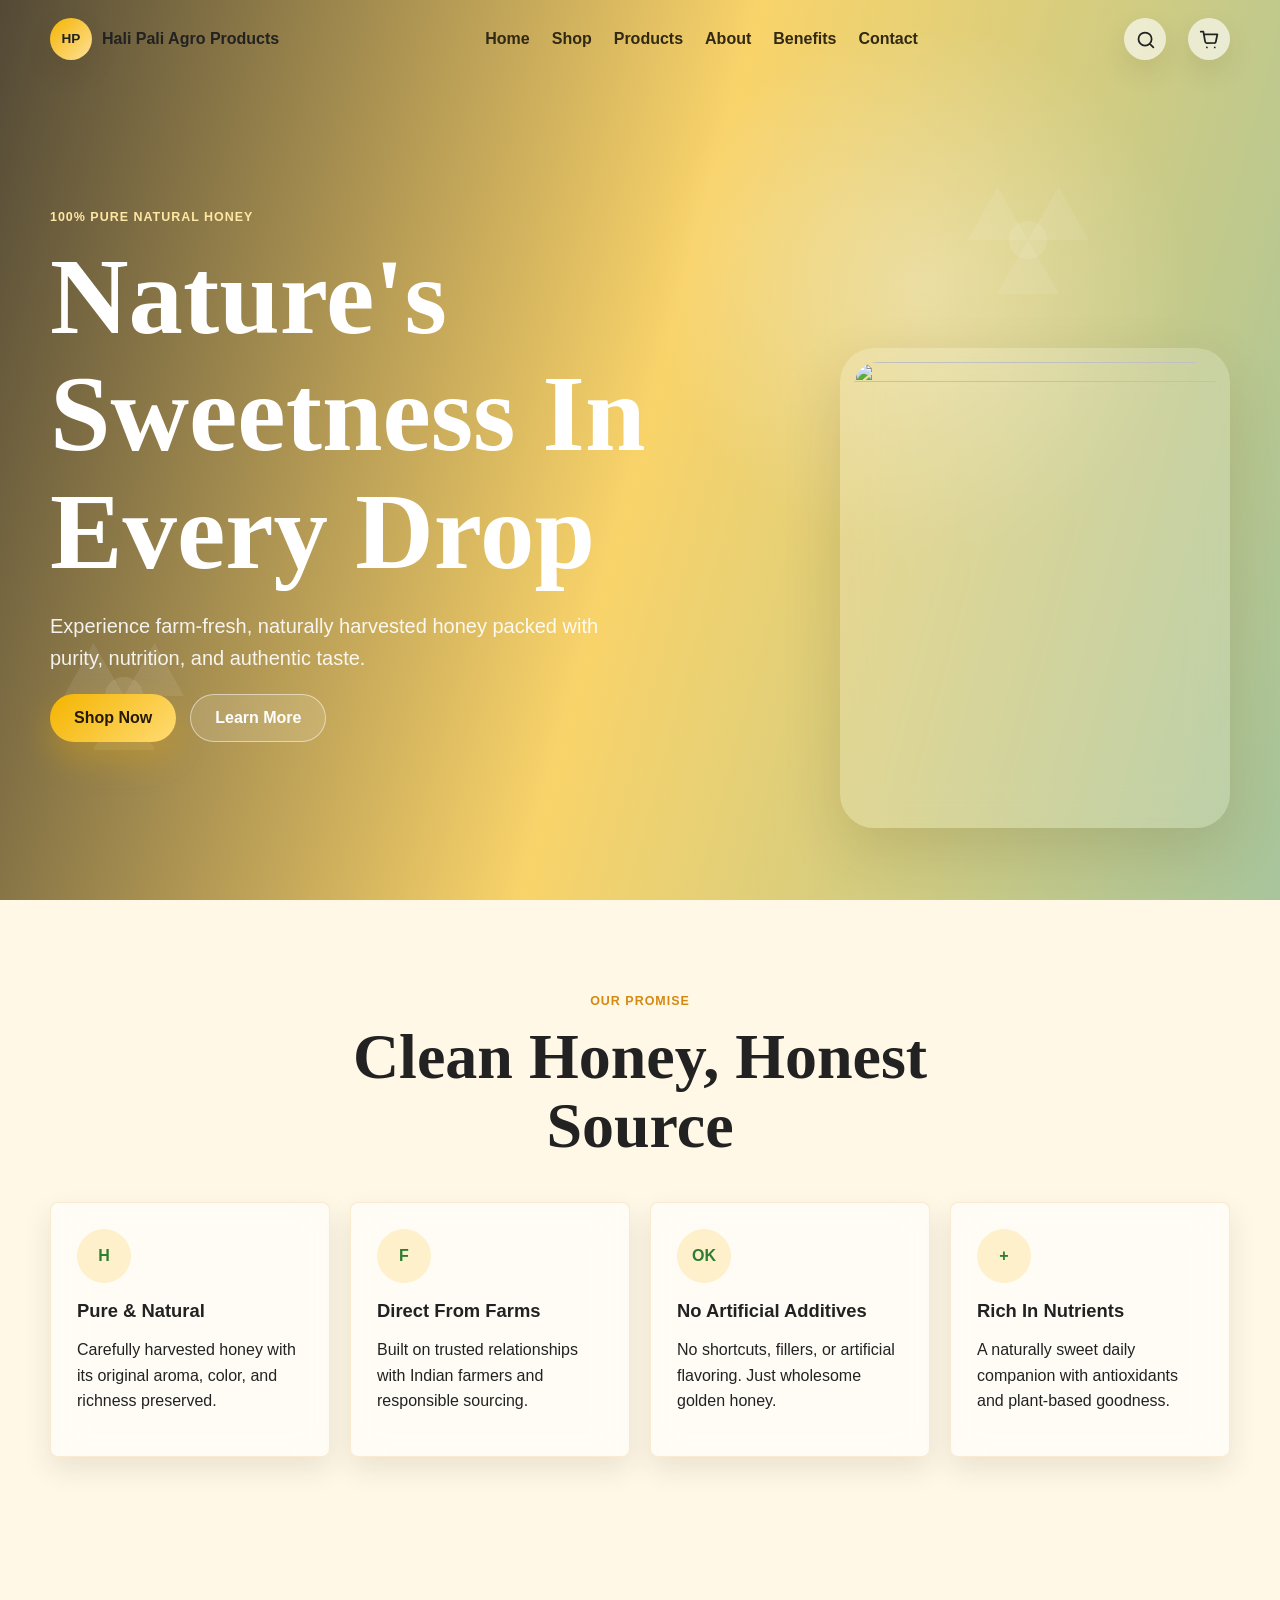
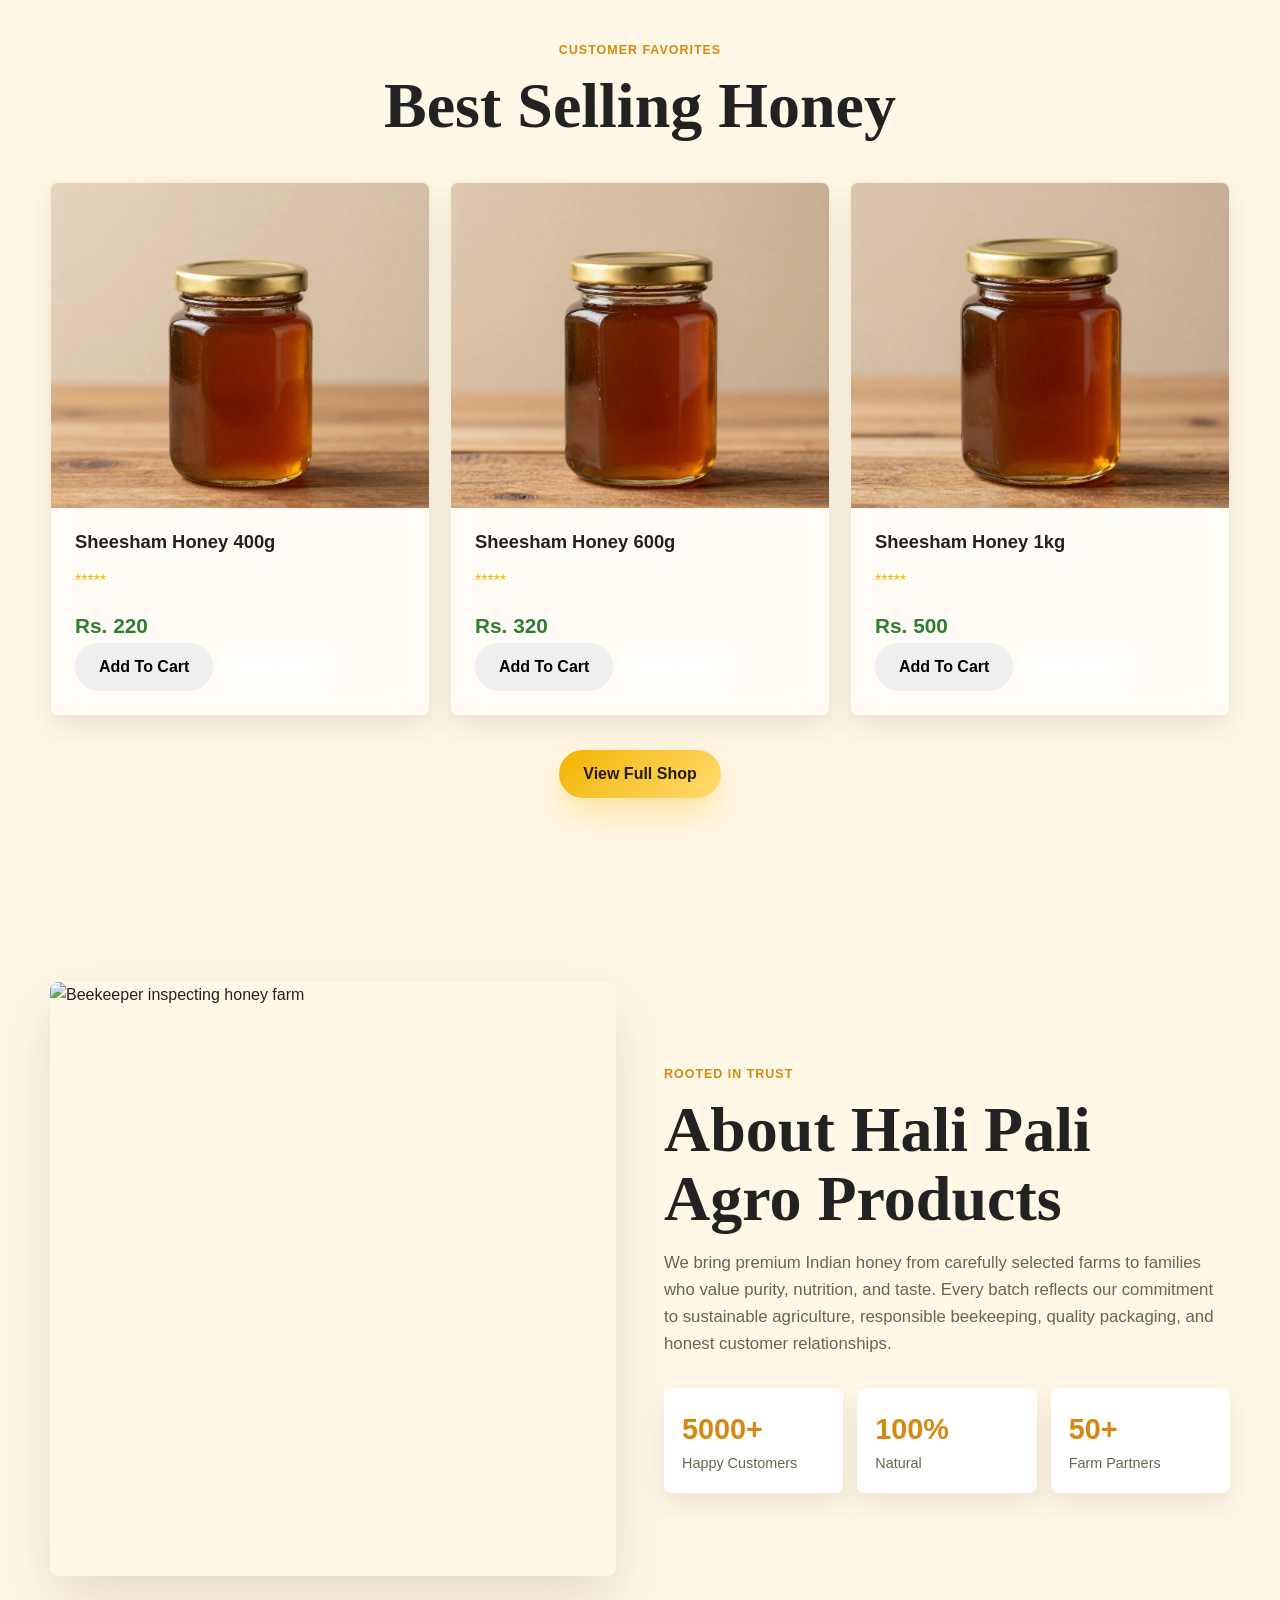
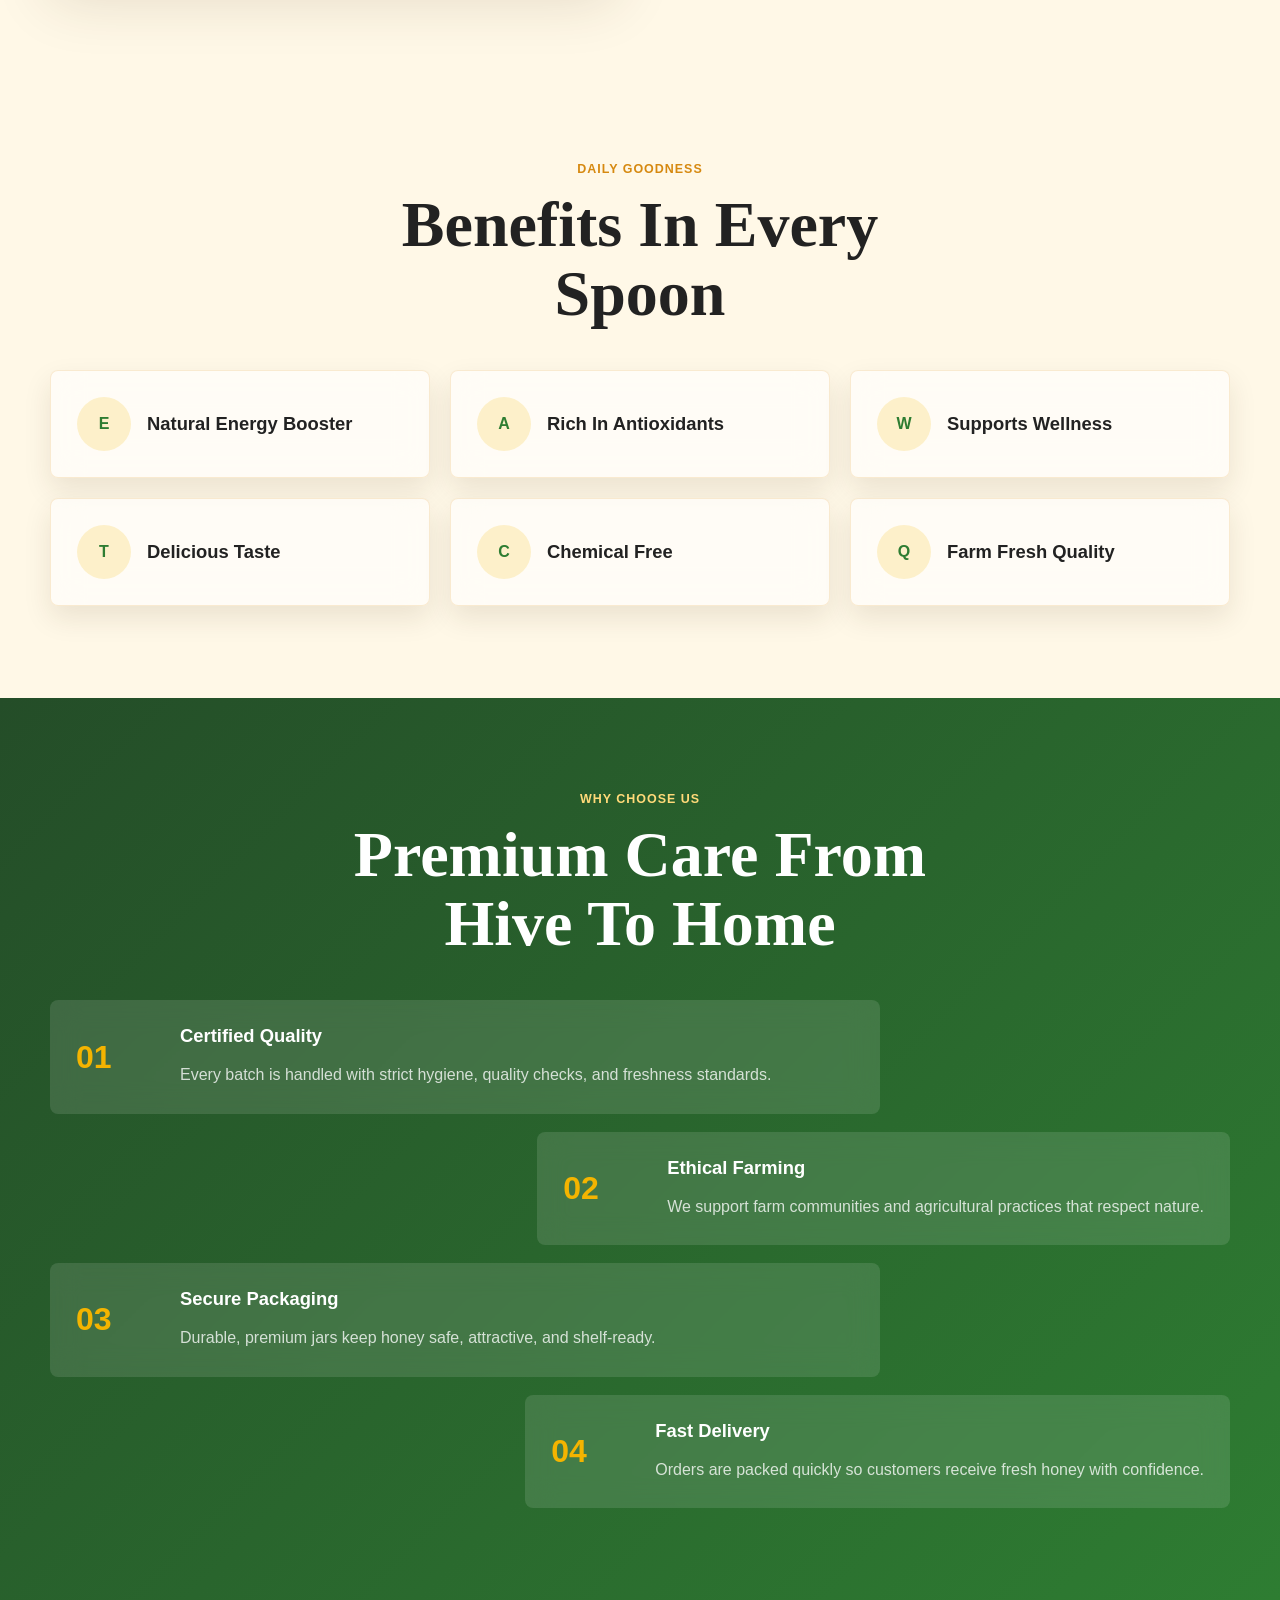
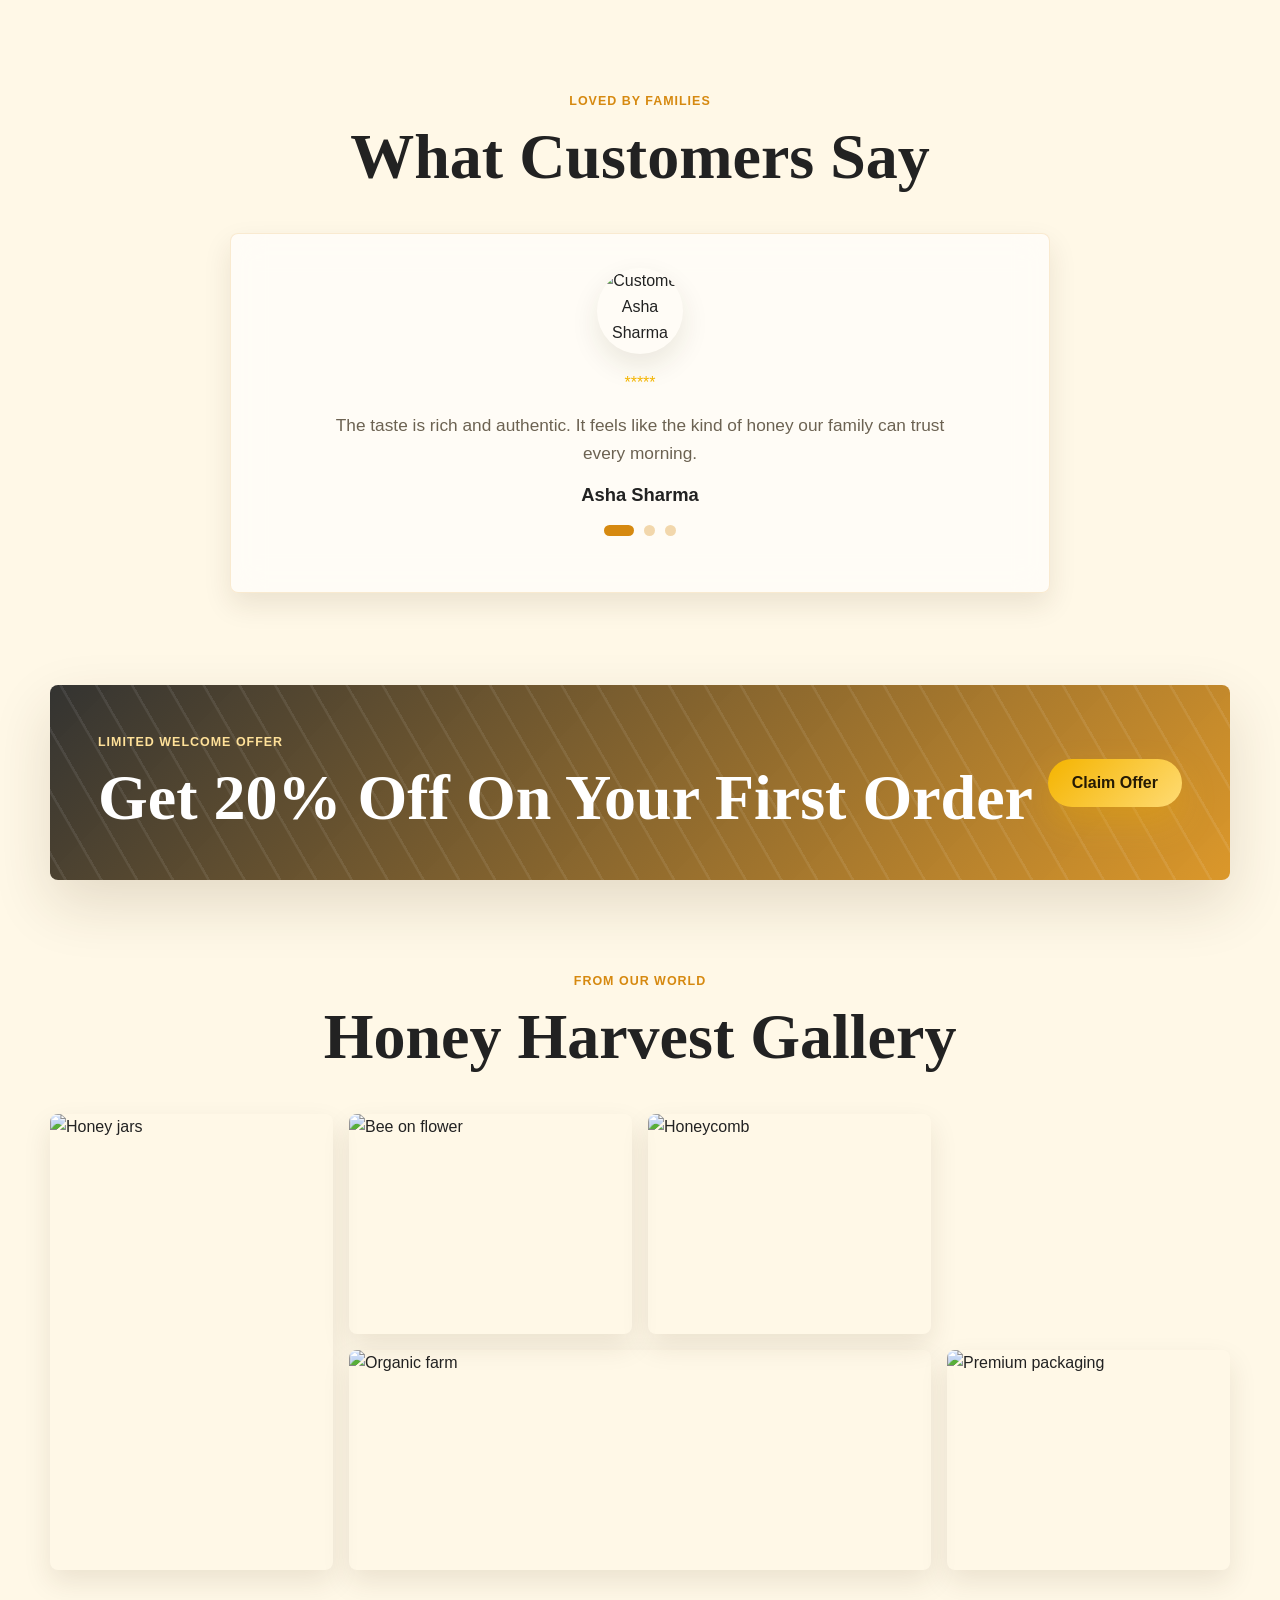
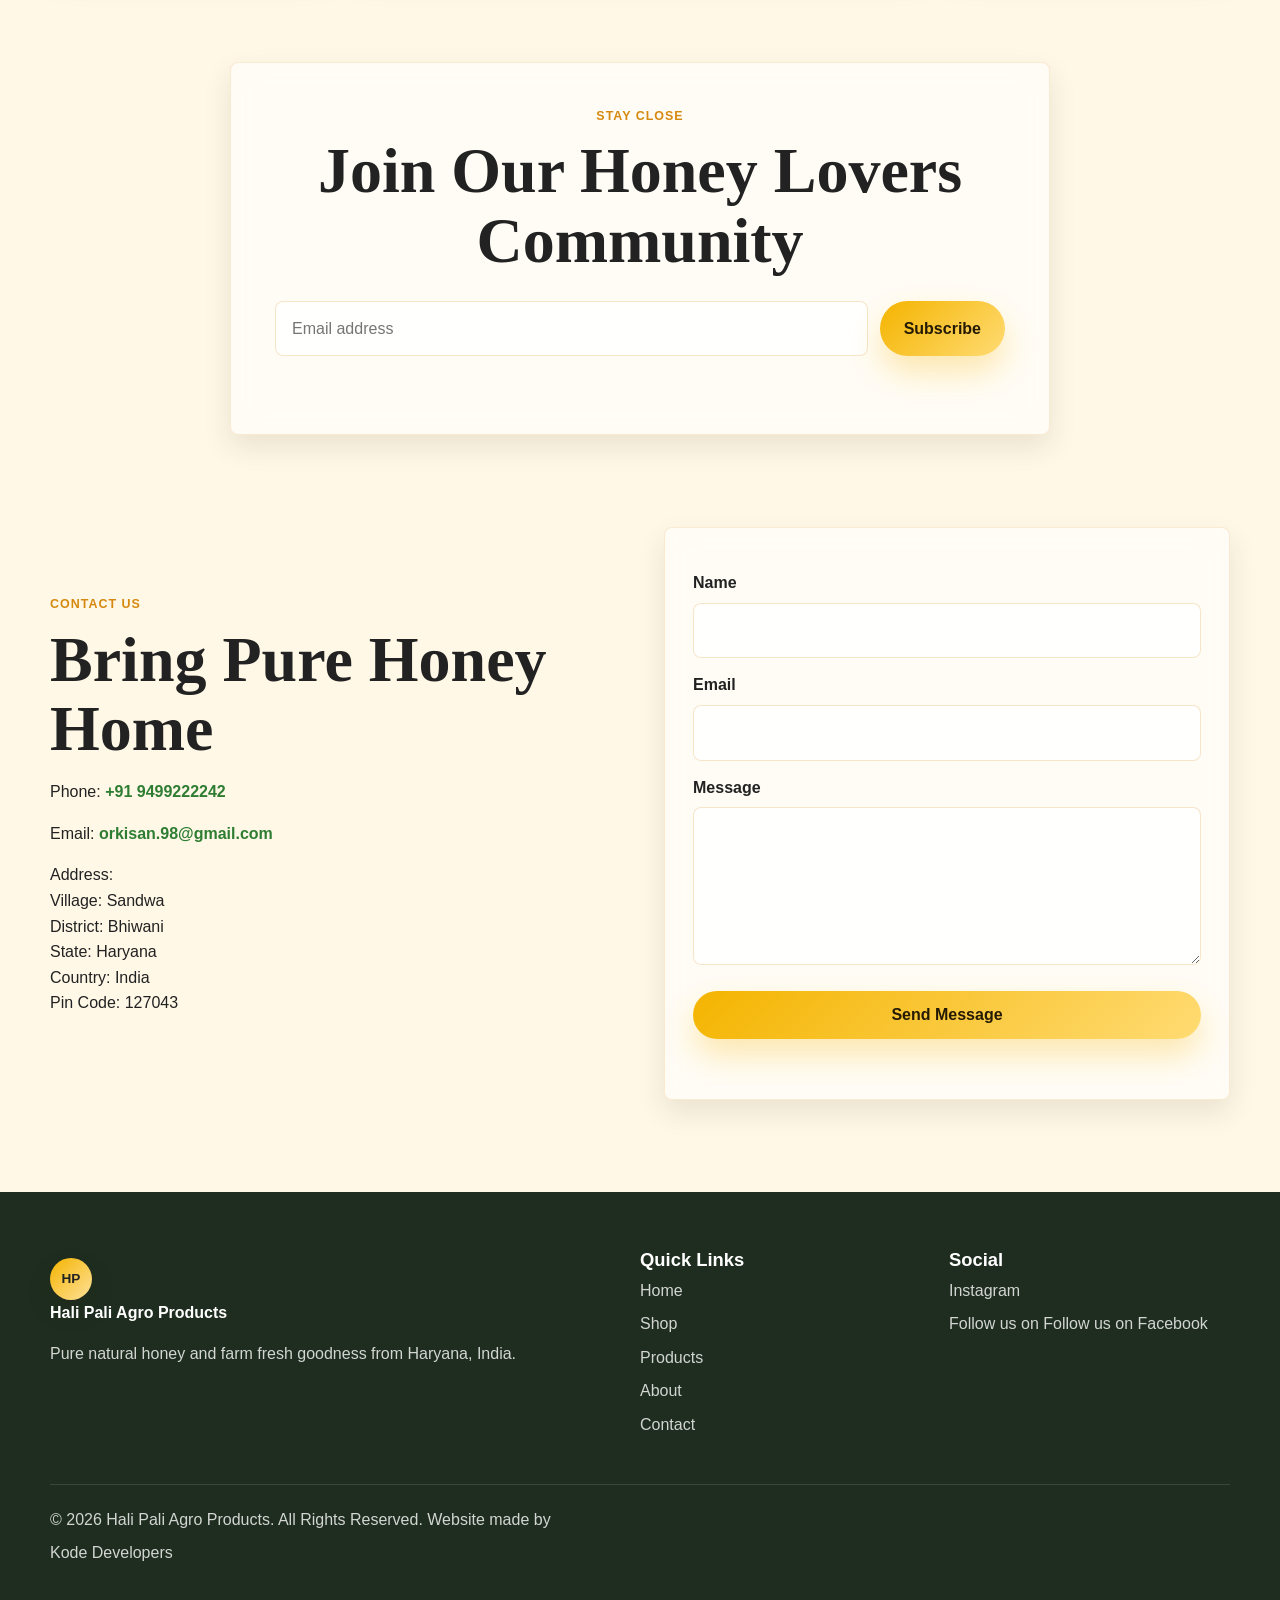
==== commit fa0815c8: "Style Buttons" ====
--- a/index.html
+++ b/index.html
@@ -122,11 +122,11 @@
             </div>
 
             <div class="product-actions">
-              <button class="btn btn-primary" type="button" id="addToCart">
+              <button class="btn add-cart-btn" type="button">
                 Add To Cart
               </button>
 
-              <button class="btn btn-secondary" type="button" id="buyNow">
+              <button class="btn buy-now-btn" type="button">
                 Buy Now
               </button>
             </div>
@@ -154,11 +154,11 @@
             </div>
 
             <div class="product-actions">
-              <button class="btn btn-primary" type="button" id="addToCart">
+              <button class="btn add-cart-btn" type="button">
                 Add To Cart
               </button>
 
-              <button class="btn btn-secondary" type="button" id="buyNow">
+              <button class="btn buy-now-btn" type="button">
                 Buy Now
               </button>
             </div>
@@ -186,11 +186,11 @@
             </div>
 
             <div class="product-actions">
-              <button class="btn btn-primary" type="button" id="addToCart">
+              <button class="btn add-cart-btn" type="button">
                 Add To Cart
               </button>
 
-              <button class="btn btn-secondary" type="button" id="buyNow">
+              <button class="btn buy-now-btn" type="button">
                 Buy Now
               </button>
             </div>
--- a/styles.css
+++ b/styles.css
@@ -308,6 +308,7 @@
 }
 
 .btn-primary,
+.add-cart-btn
 .product-meta button,
 .newsletter-form button,
 .contact-form button {
@@ -316,6 +317,7 @@
   box-shadow: 0 16px 34px rgba(244, 180, 0, 0.3);
 }
 
+.buy-now-btn,
 .btn-secondary {
   color: var(--white);
   border: 1px solid rgba(255, 255, 255, 0.5);
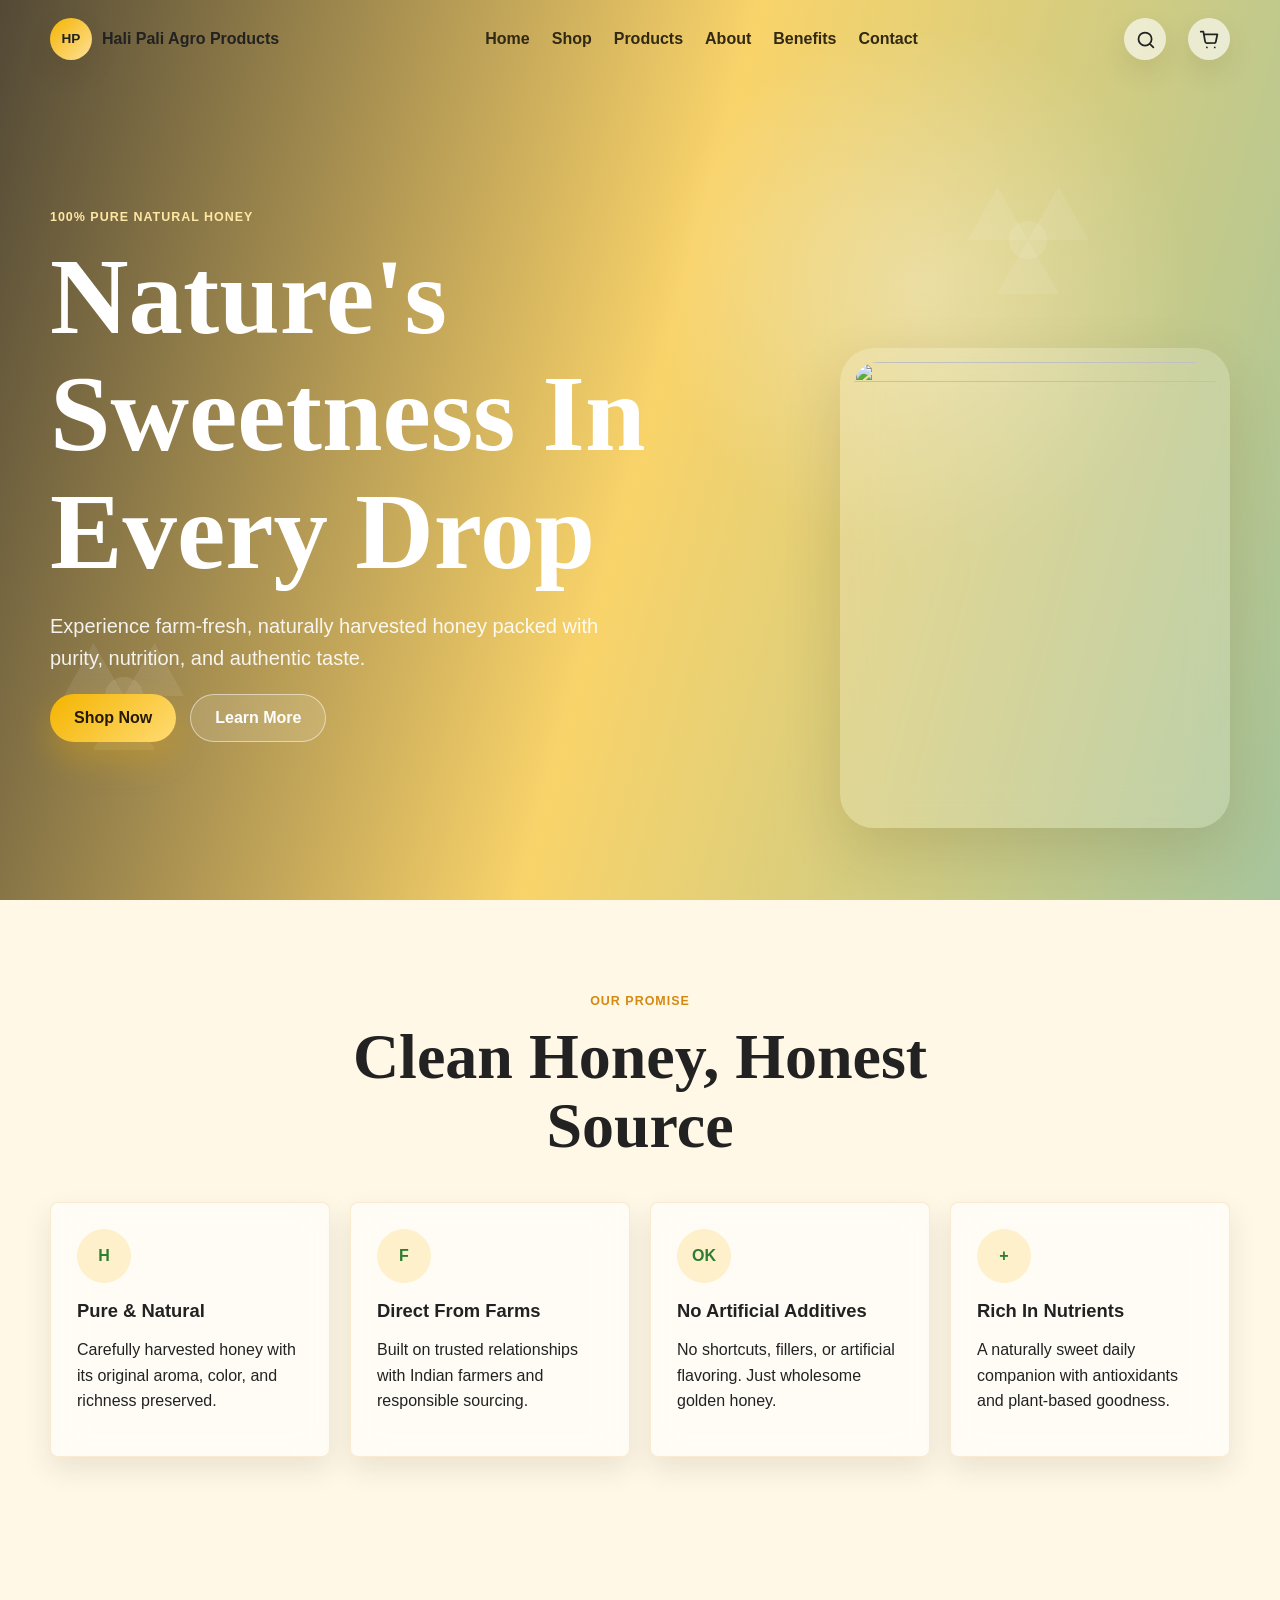
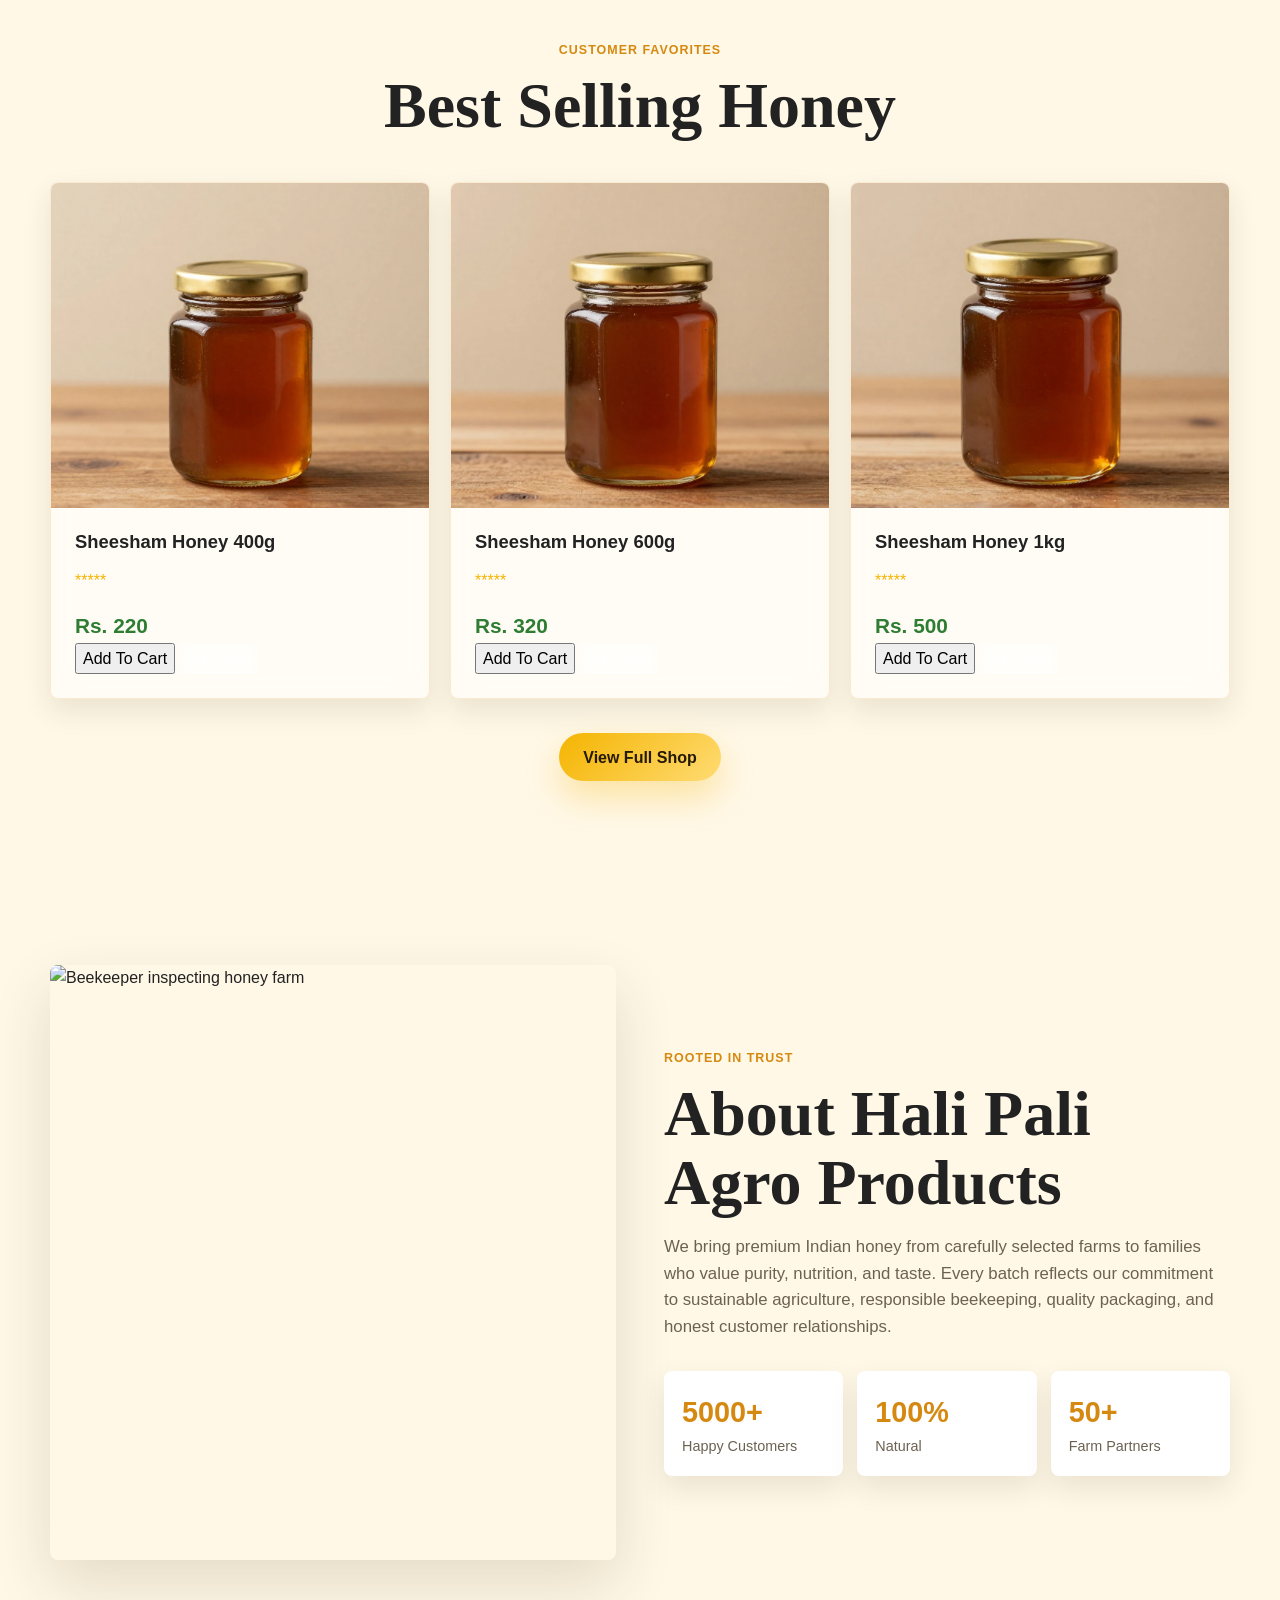
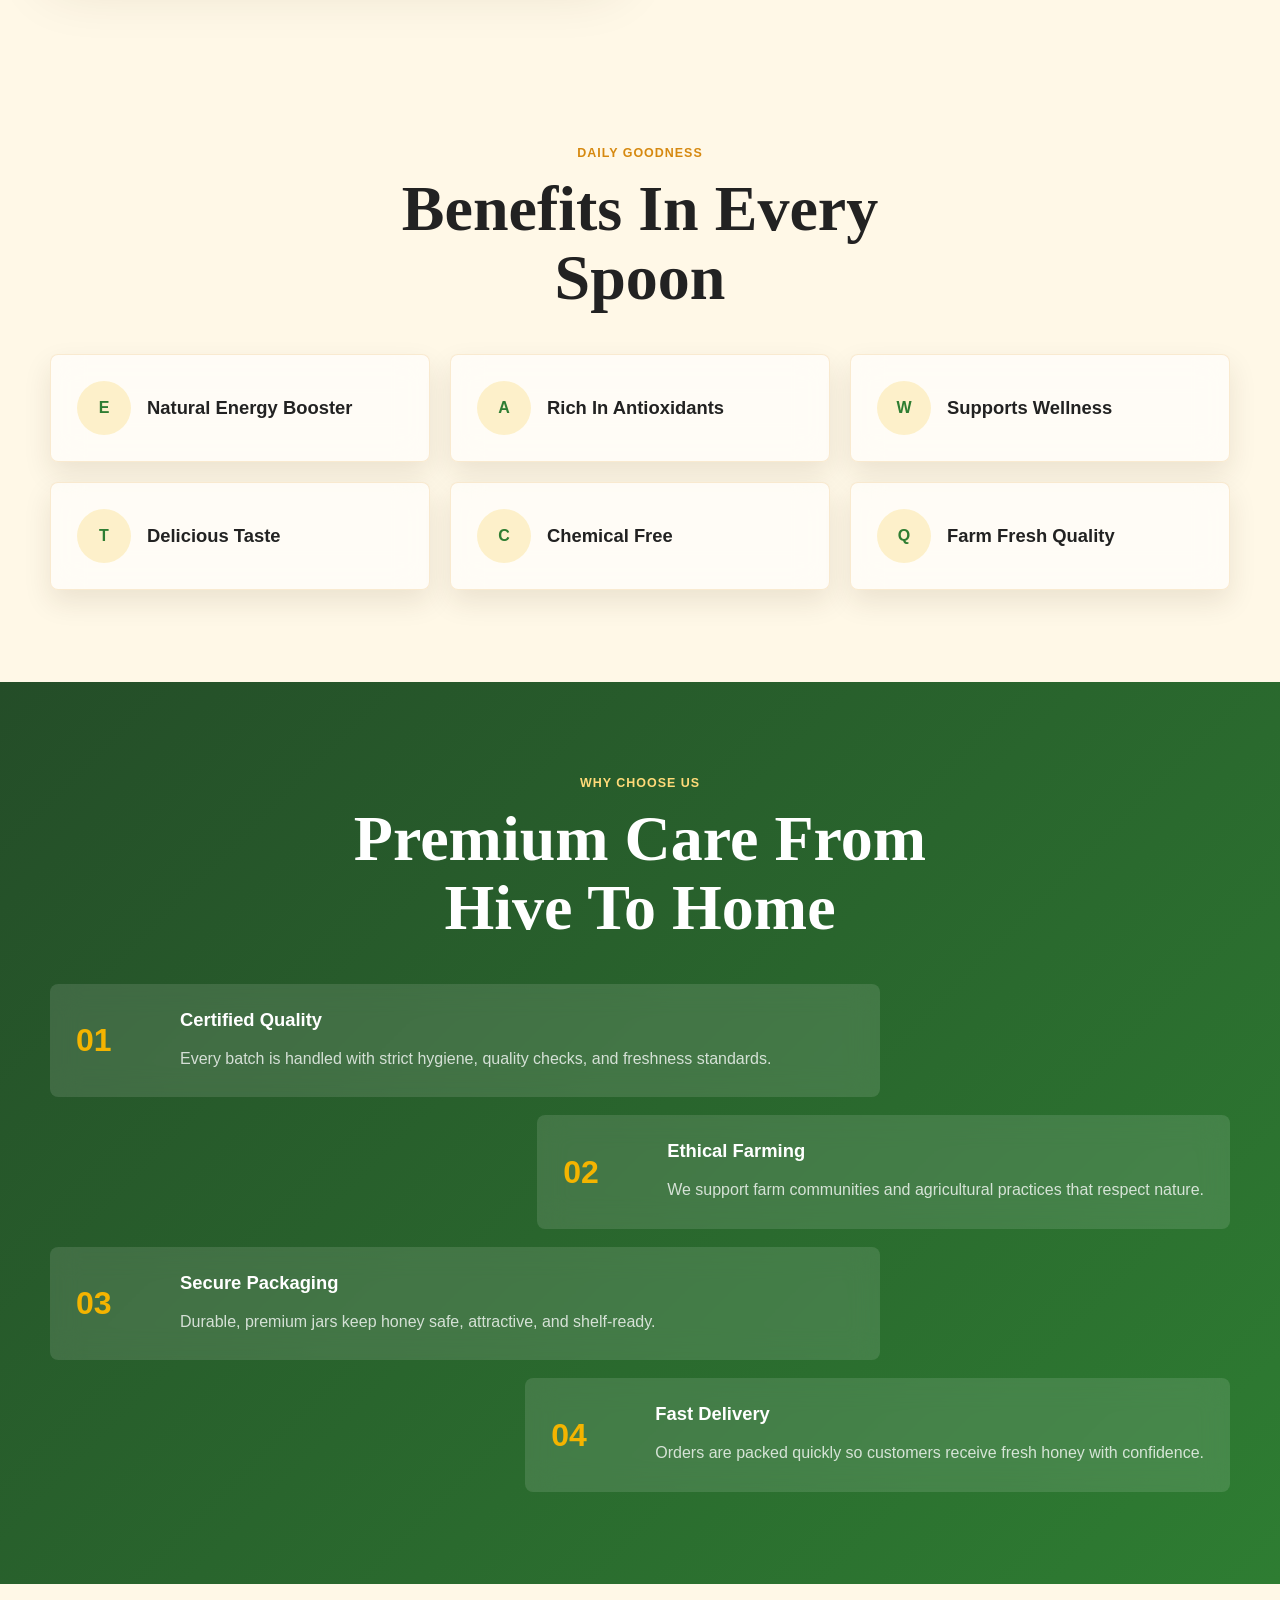
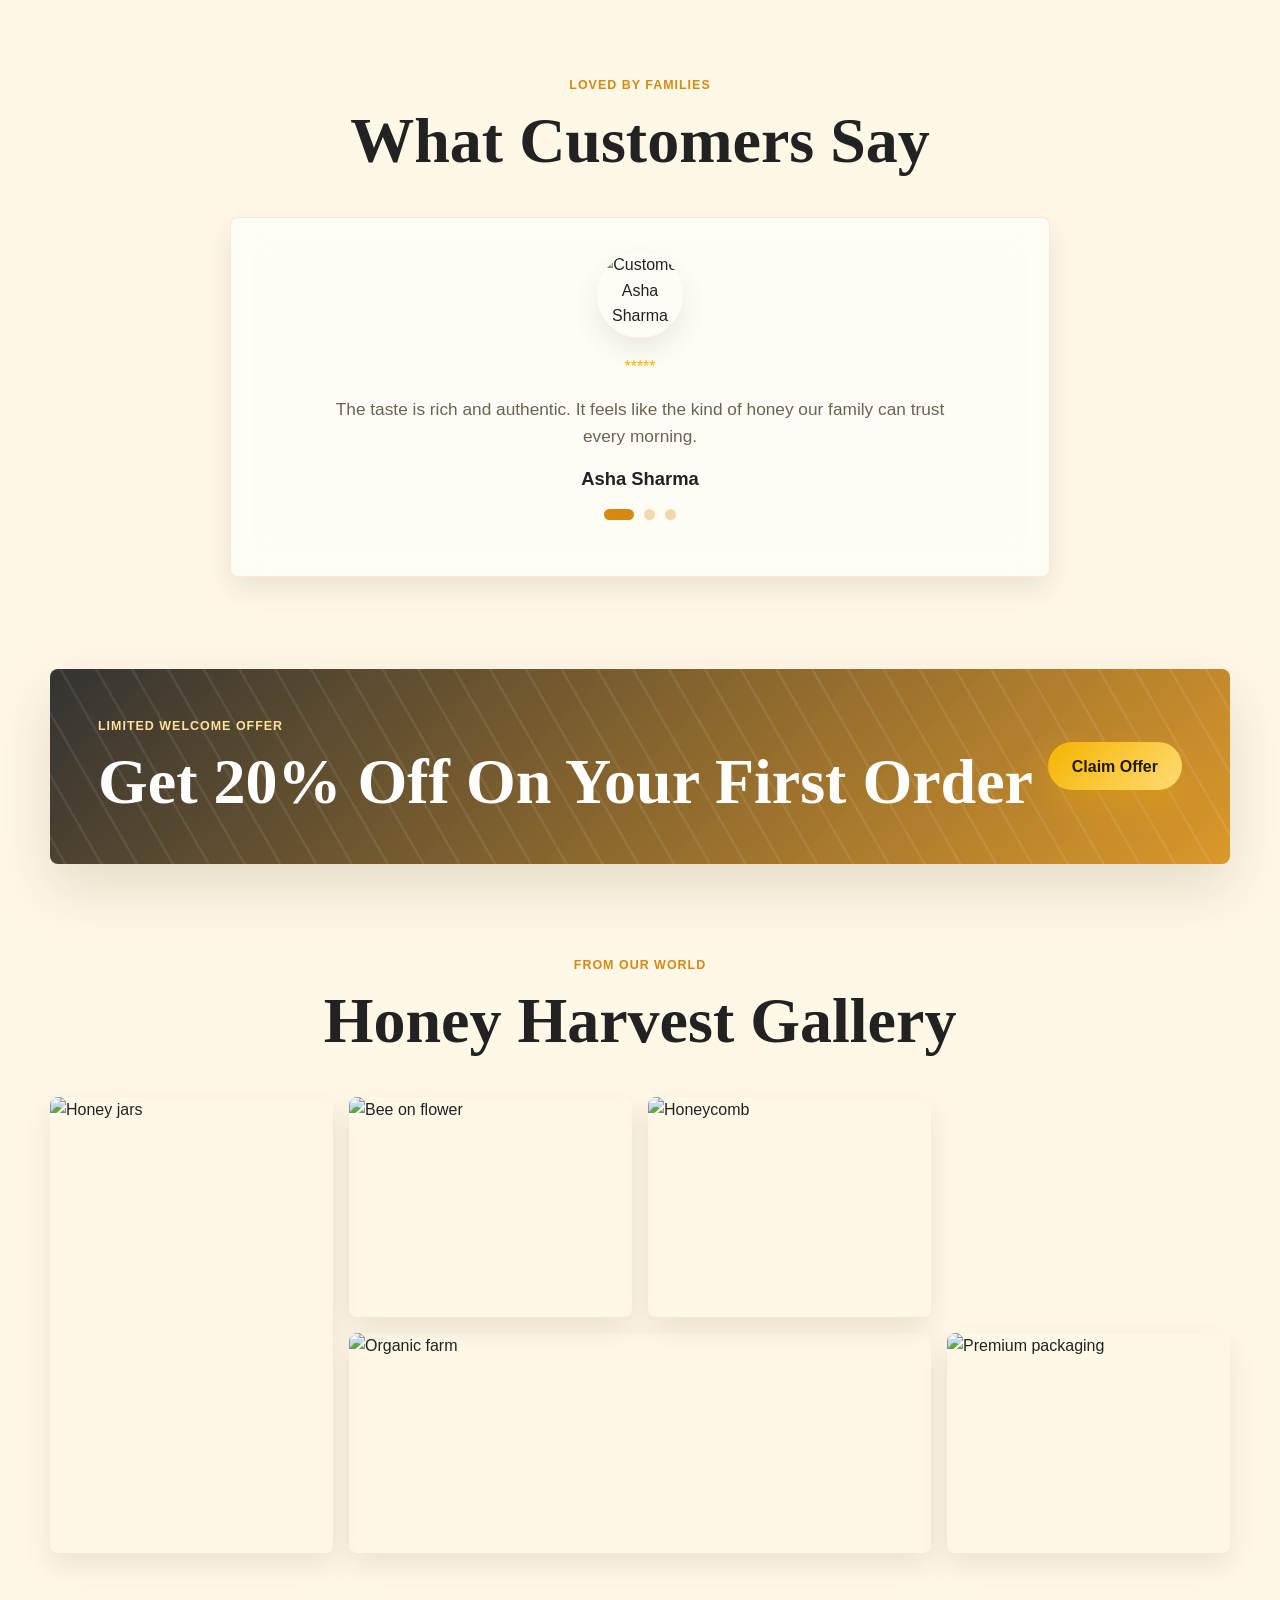
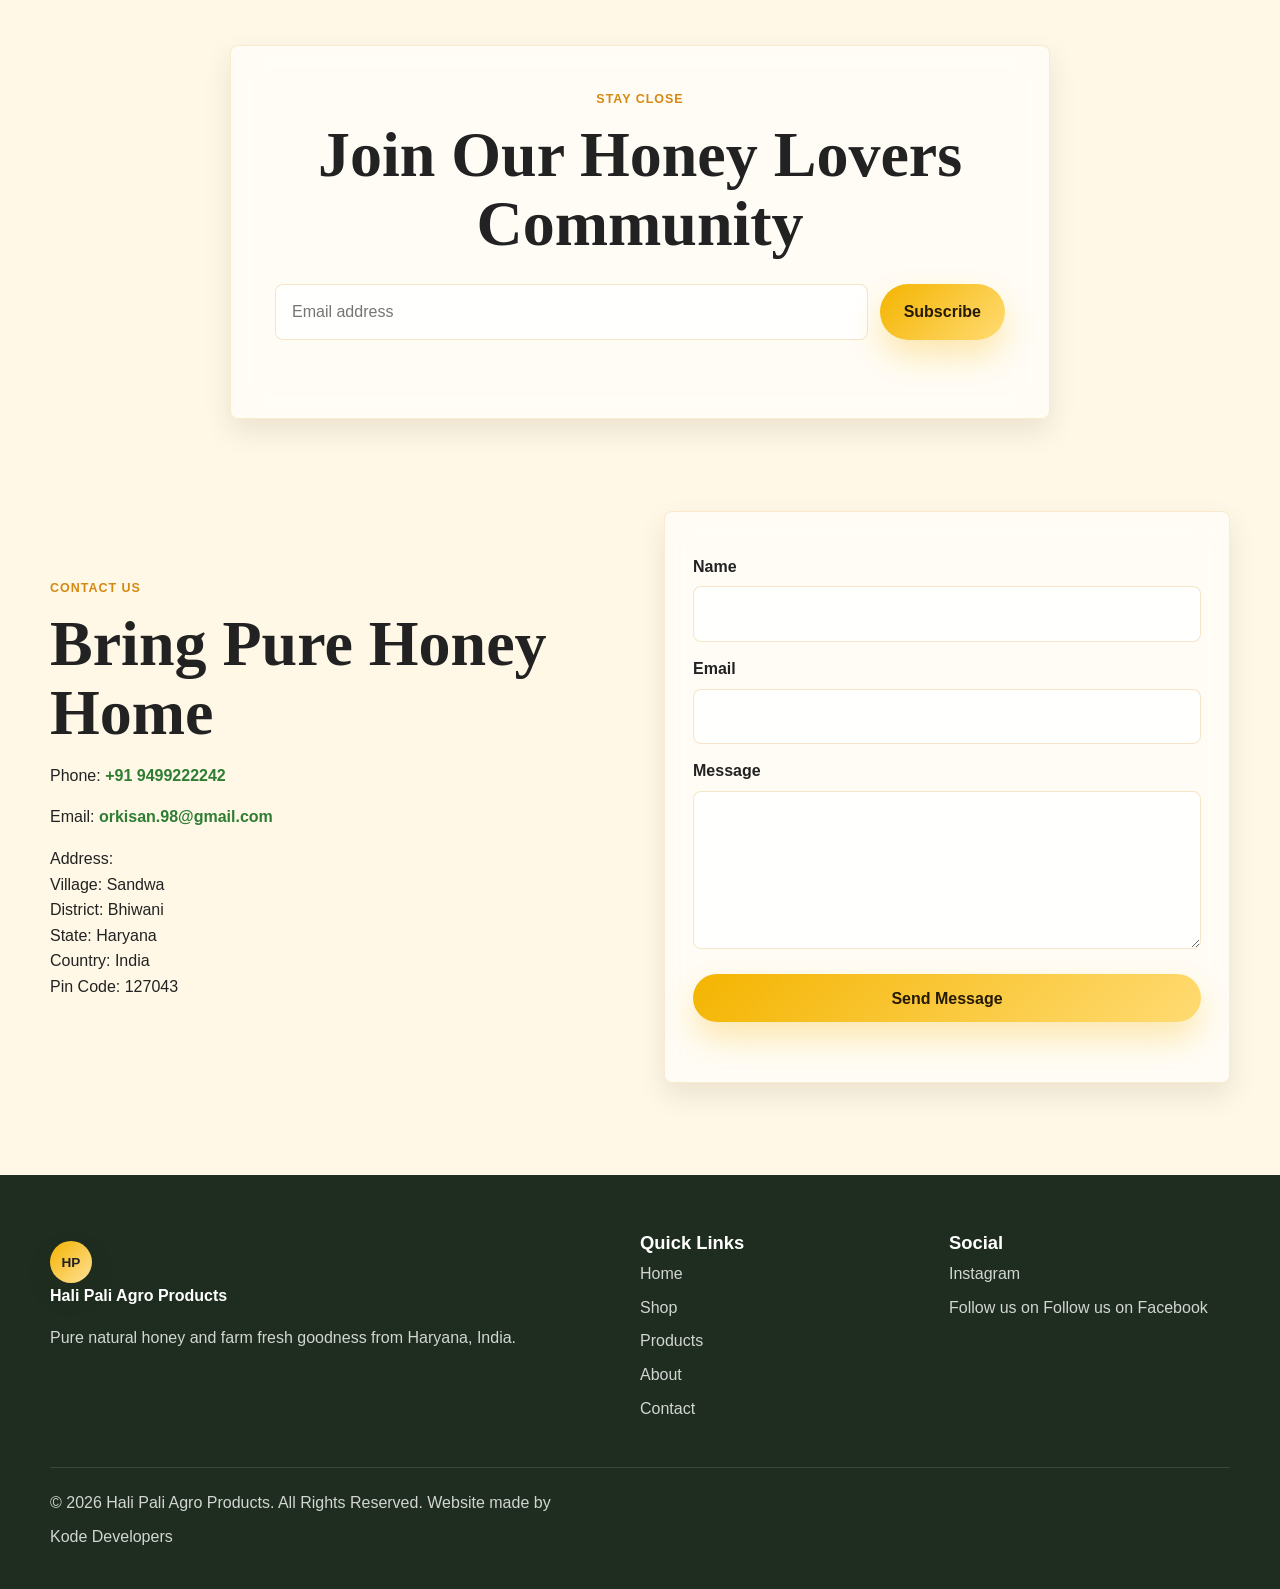
==== commit 77df5045: "Fix bugs" ====
--- a/index.html
+++ b/index.html
@@ -122,11 +122,11 @@
             </div>
 
             <div class="product-actions">
-              <button class="btn add-cart-btn" type="button">
+              <button class="add-cart-btn" type="button">
                 Add To Cart
               </button>
 
-              <button class="btn buy-now-btn" type="button">
+              <button class="buy-now-btn" type="button">
                 Buy Now
               </button>
             </div>
@@ -154,11 +154,11 @@
             </div>
 
             <div class="product-actions">
-              <button class="btn add-cart-btn" type="button">
+              <button class="add-cart-btn" type="button">
                 Add To Cart
               </button>
 
-              <button class="btn buy-now-btn" type="button">
+              <button class="buy-now-btn" type="button">
                 Buy Now
               </button>
             </div>
@@ -186,11 +186,11 @@
             </div>
 
             <div class="product-actions">
-              <button class="btn add-cart-btn" type="button">
+              <button class="add-cart-btn" type="button">
                 Add To Cart
               </button>
 
-              <button class="btn buy-now-btn" type="button">
+              <button class="buy-now-btn" type="button">
                 Buy Now
               </button>
             </div>
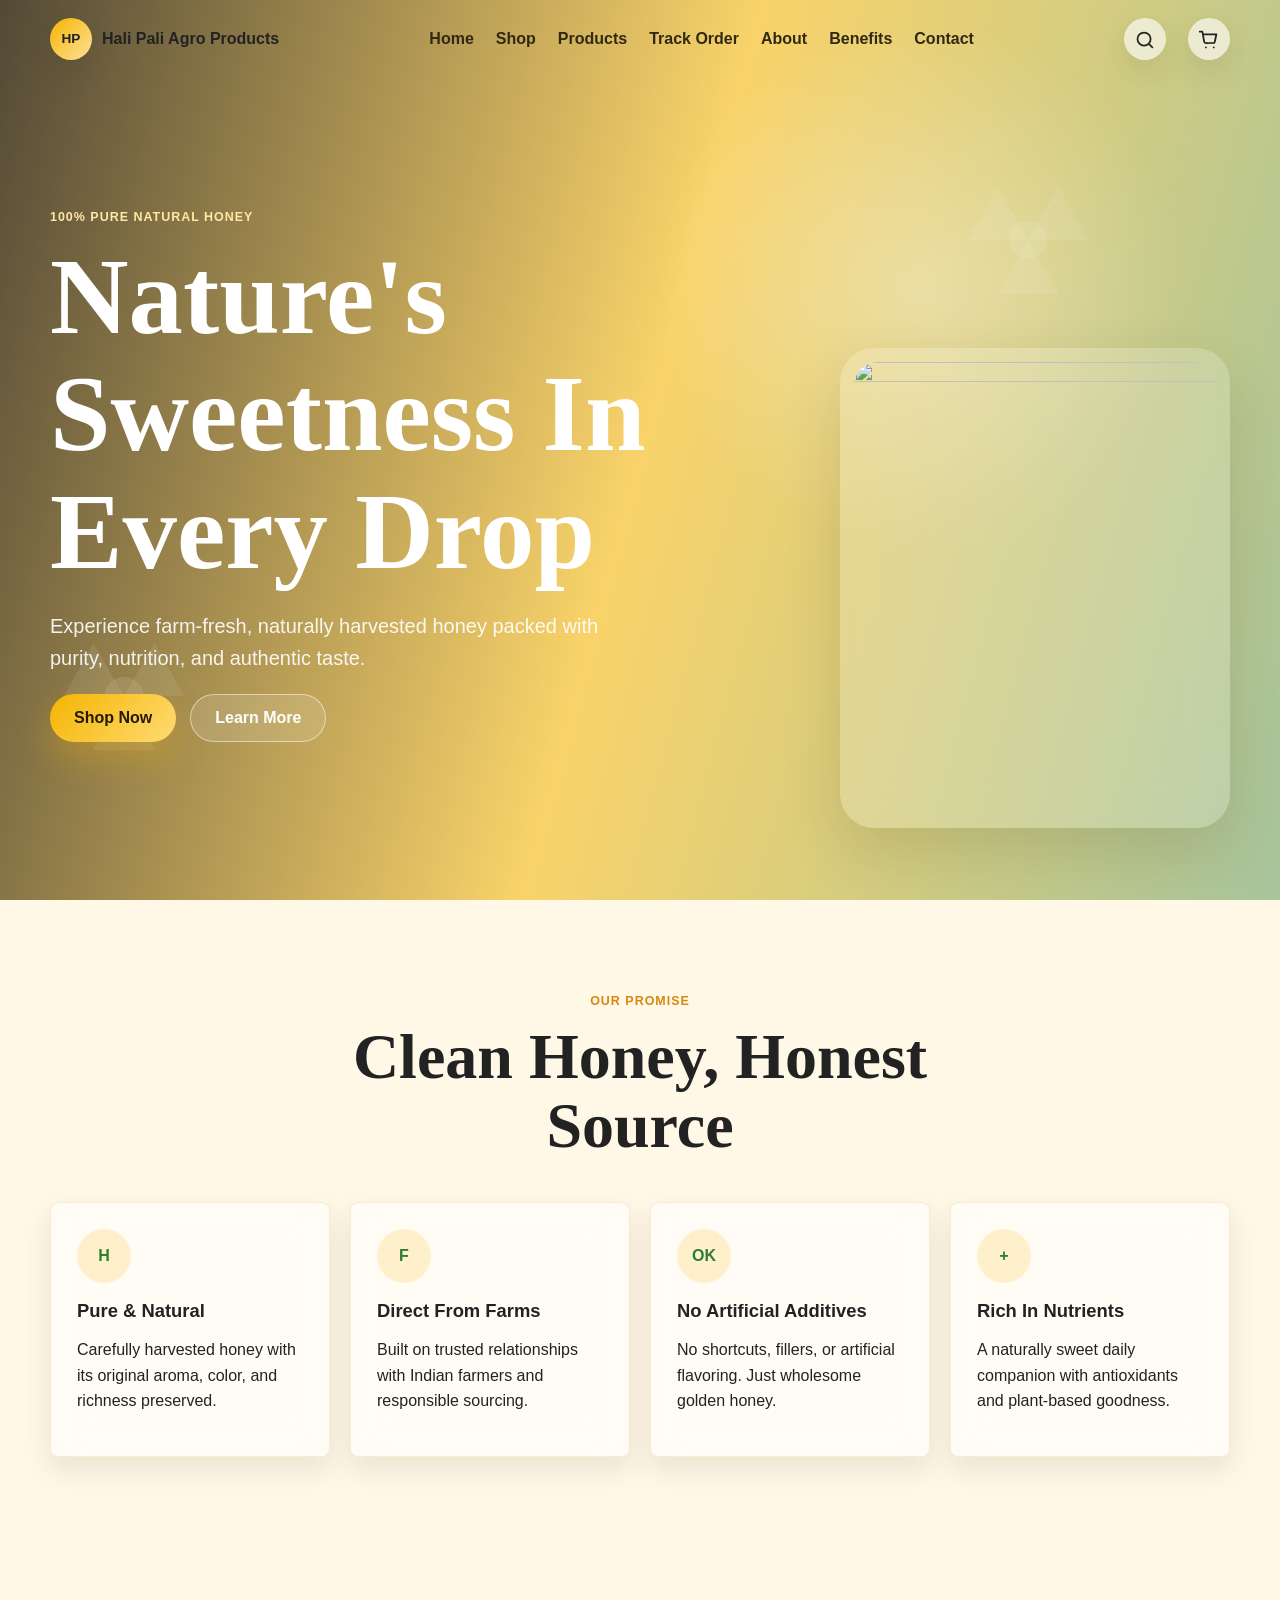
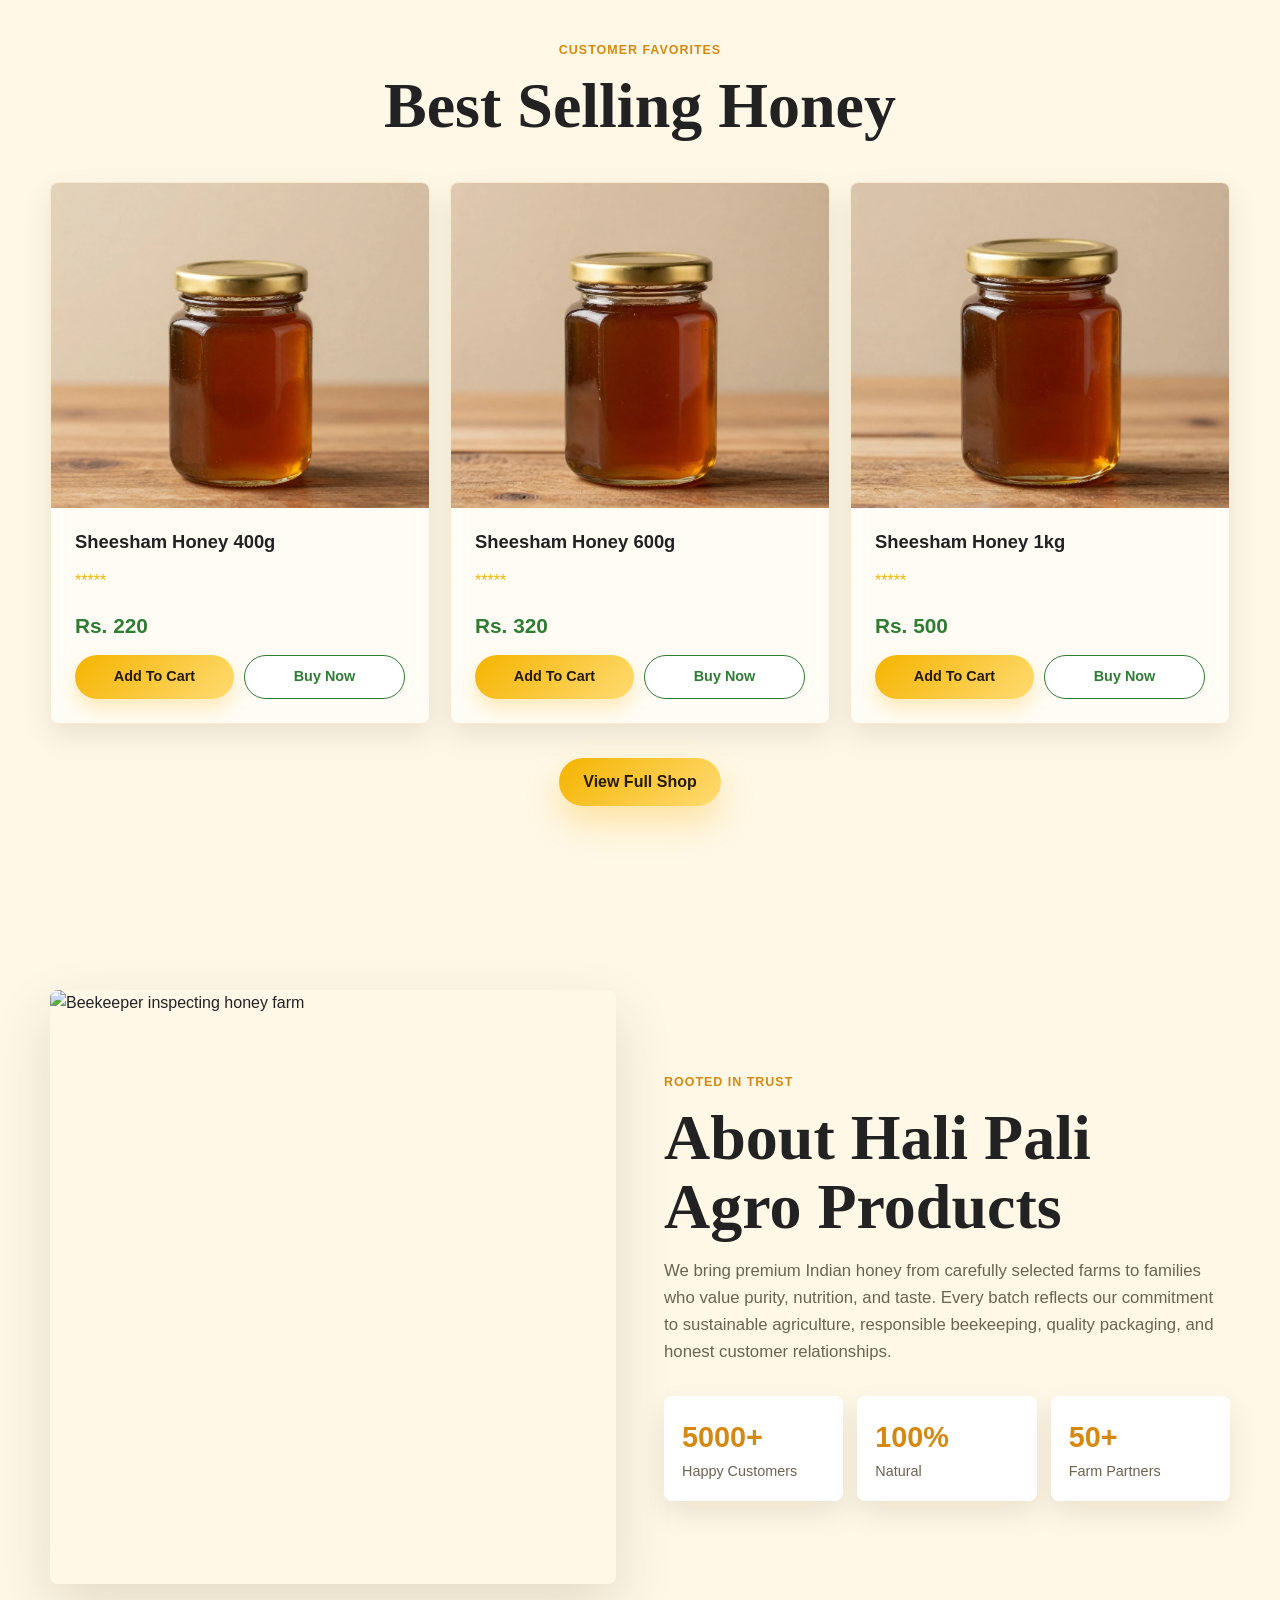
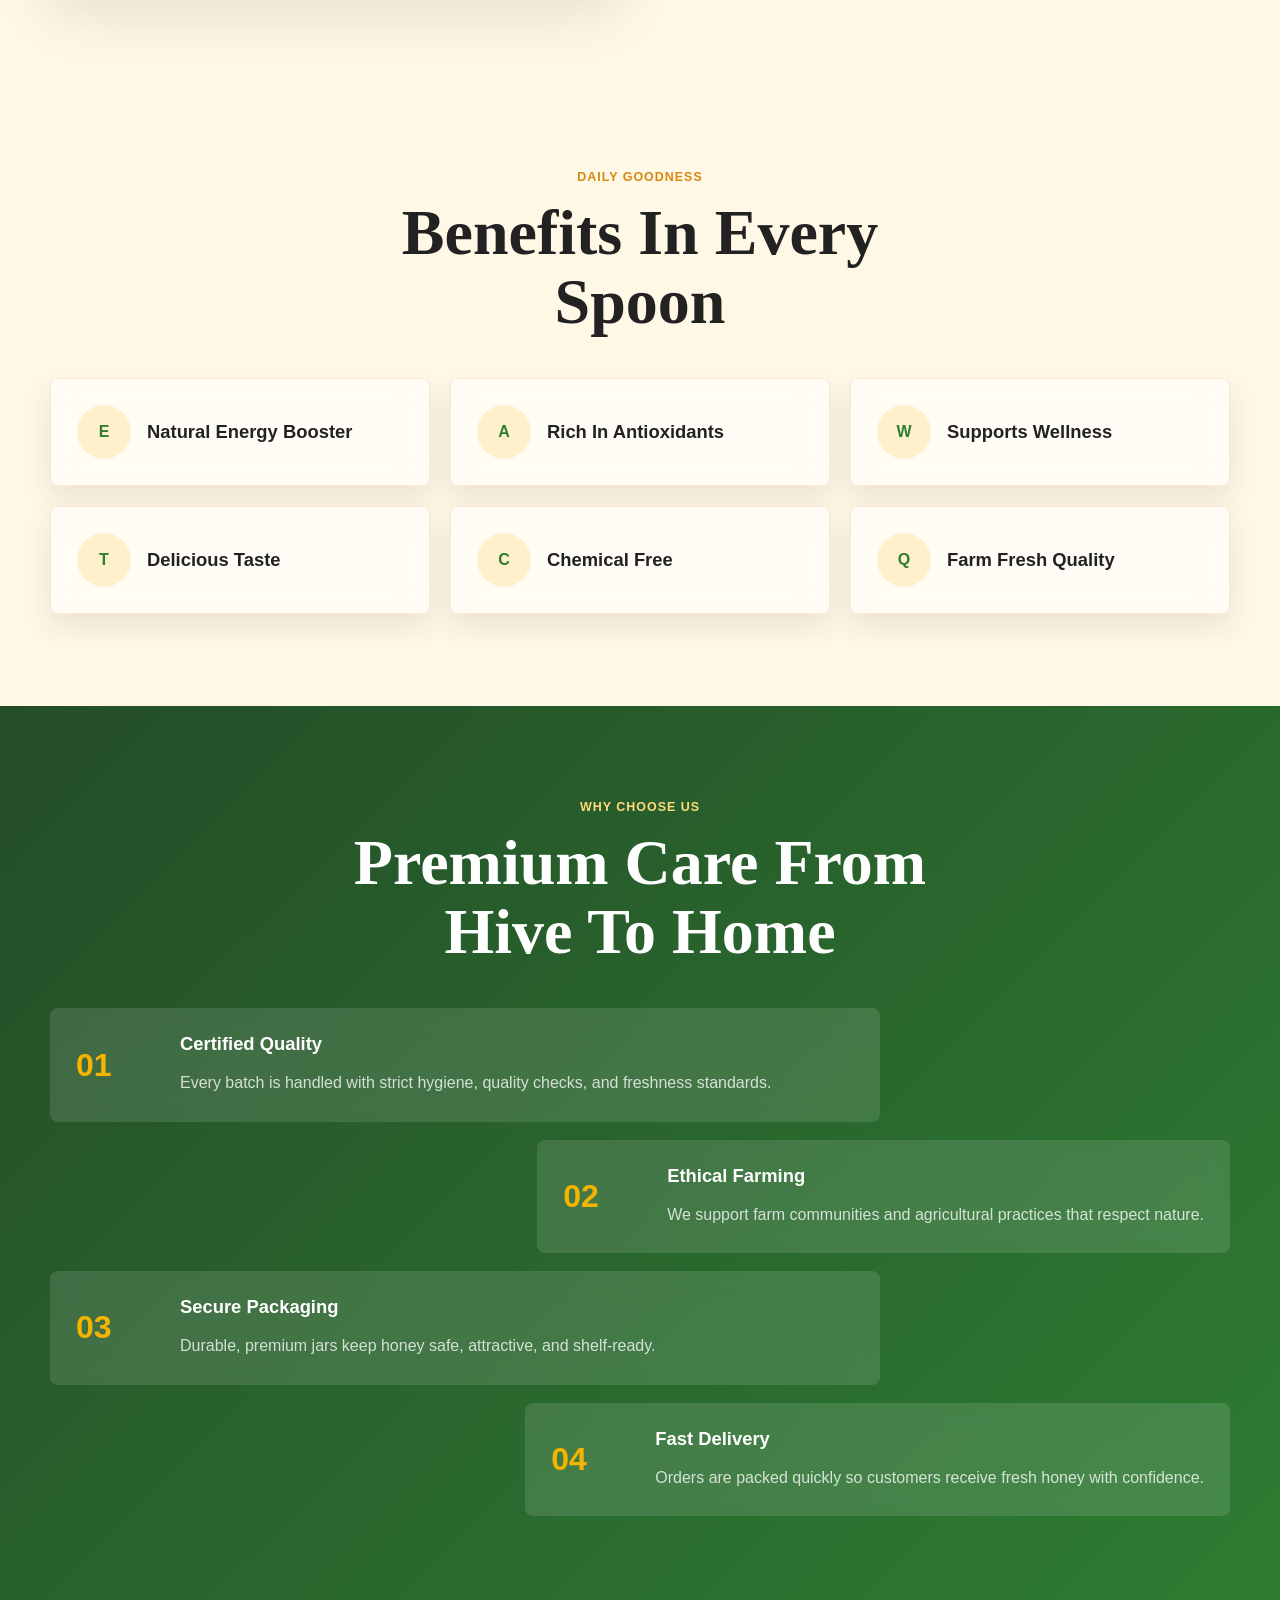
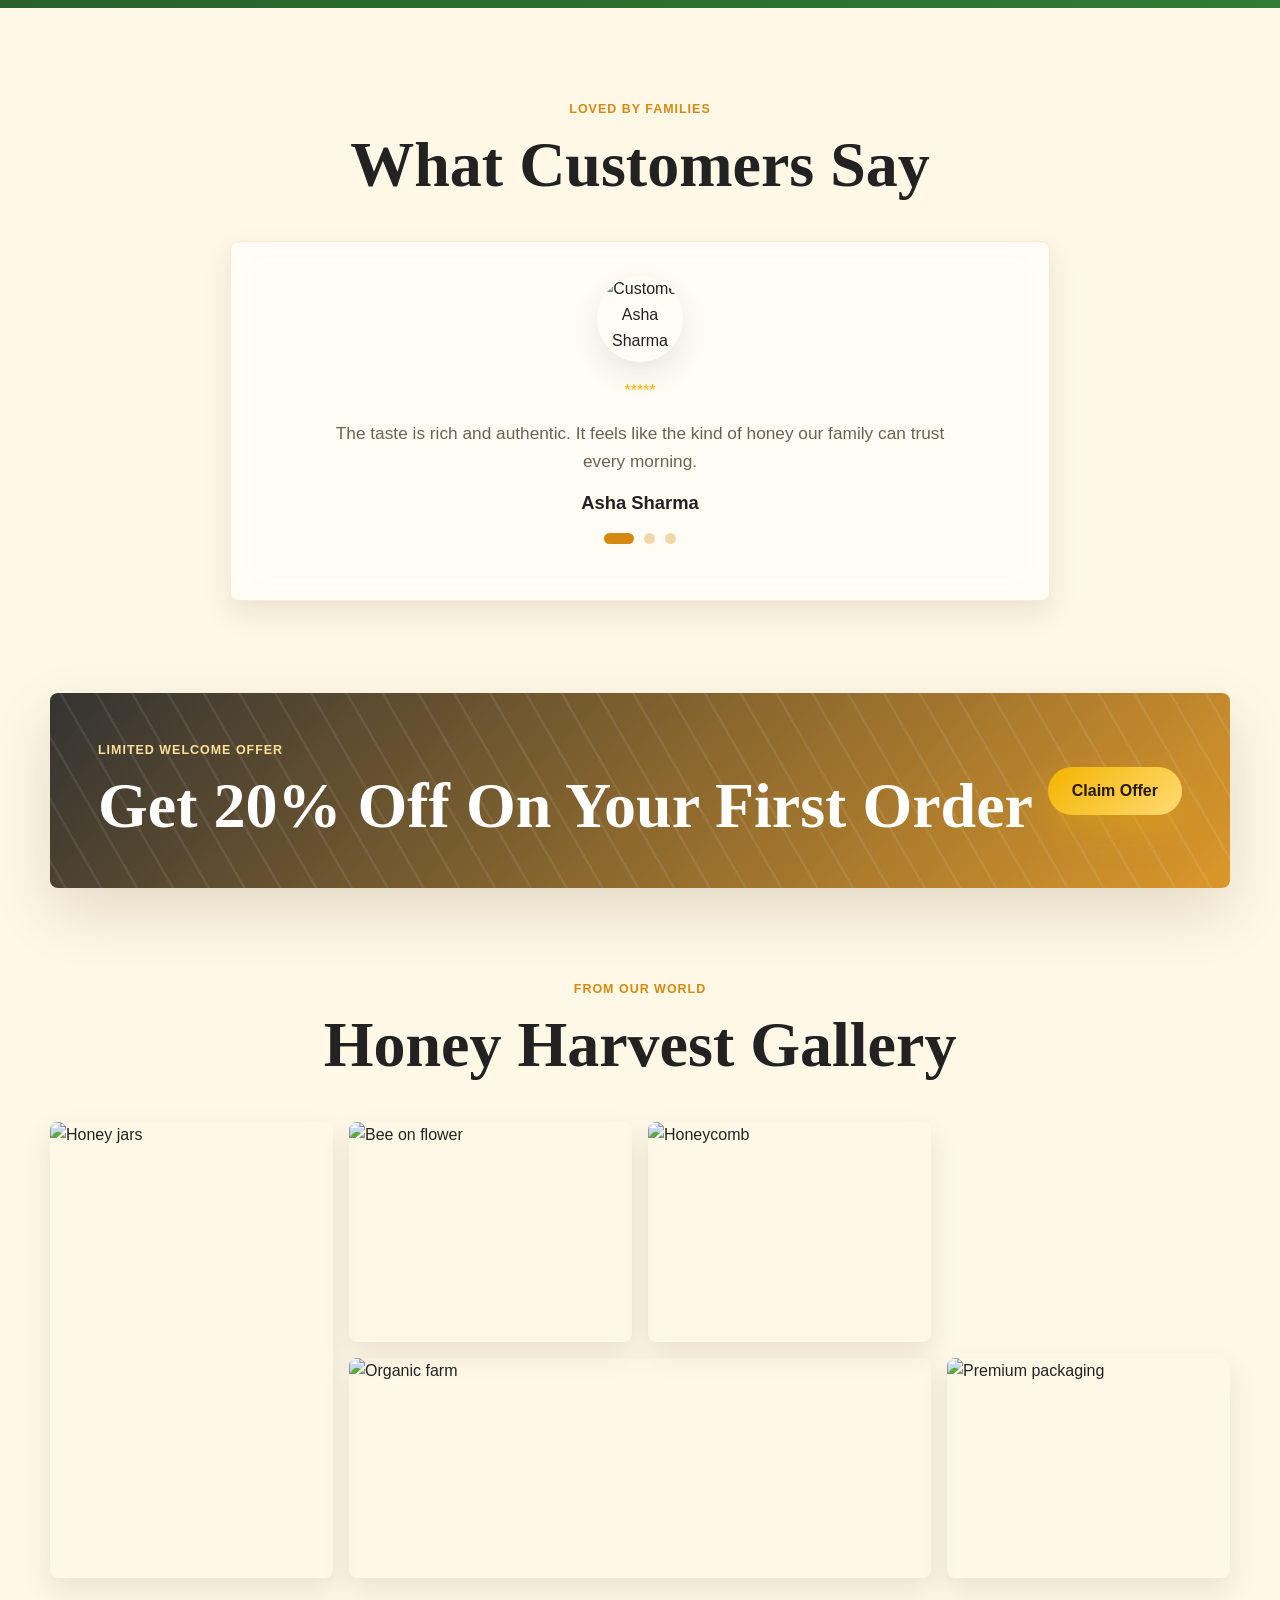
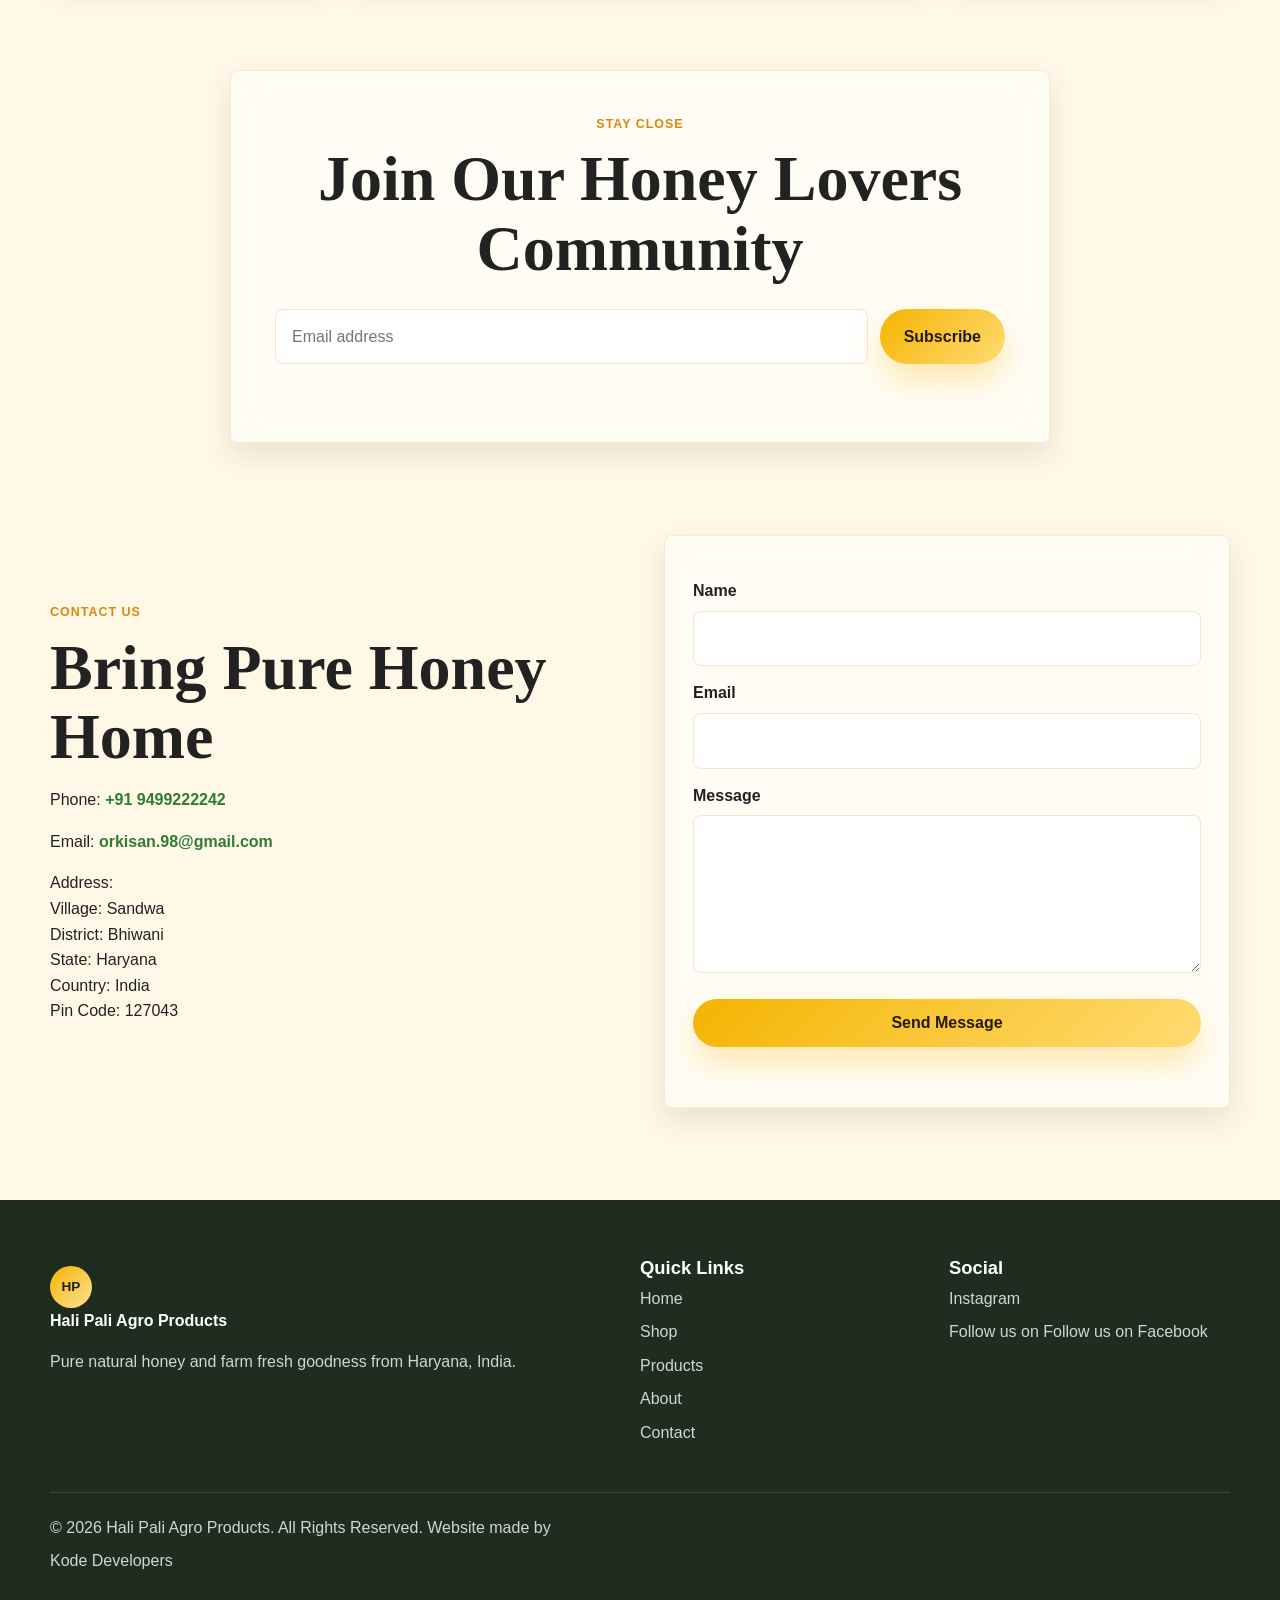
==== commit e5bbe360: "Add navigation buttons" ====
--- a/index.html
+++ b/index.html
@@ -31,6 +31,7 @@
         <a href="#home">Home</a>
         <a href="shop.html">Shop</a>
         <a href="#products">Products</a>
+        <a href="track-order.html">Track Order</a>
         <a href="#about">About</a>
         <a href="#benefits">Benefits</a>
         <a href="#contact">Contact</a>
--- a/styles.css
+++ b/styles.css
@@ -284,12 +284,28 @@
 }
 
 .hero-buttons,
-.product-meta,
 .promo {
   display: flex;
   align-items: center;
   gap: 14px;
   flex-wrap: wrap;
+}
+
+.product-meta {
+  display: flex;
+  flex-direction: column;
+  align-items: stretch;
+  gap: 12px;
+}
+
+.product-actions {
+  display: flex;
+  gap: 10px;
+  margin-top: 12px;
+}
+
+.product-actions button {
+  flex: 1;
 }
 
 .btn,
@@ -308,7 +324,6 @@
 }
 
 .btn-primary,
-.add-cart-btn
 .product-meta button,
 .newsletter-form button,
 .contact-form button {
@@ -317,12 +332,46 @@
   box-shadow: 0 16px 34px rgba(244, 180, 0, 0.3);
 }
 
-.buy-now-btn,
+.add-cart-btn {
+  border: none;
+  color: #251a04;
+  background: linear-gradient(135deg, var(--gold), #ffdb73);
+  box-shadow: 0 10px 20px rgba(244, 180, 0, 0.25);
+}
+
+.buy-now-btn {
+  border: 1px solid var(--green);
+  background: white;
+  color: var(--green);
+}
+
+.add-cart-btn,
+.buy-now-btn {
+  flex: 1;
+  min-height: 44px;
+  padding: 0 16px;
+  border-radius: 999px;
+  font-size: 0.9rem;
+  font-weight: 700;
+  cursor: pointer;
+  transition: all 0.3s ease;
+}
+
+.add-cart-btn:hover,
+.buy-now-btn:hover {
+  transform: translateY(-3px);
+}
+
 .btn-secondary {
   color: var(--white);
   border: 1px solid rgba(255, 255, 255, 0.5);
   background: rgba(255, 255, 255, 0.13);
   backdrop-filter: blur(14px);
+}
+
+.buy-now-btn:hover {
+  background: var(--green);
+  color: white;
 }
 
 .btn:hover,
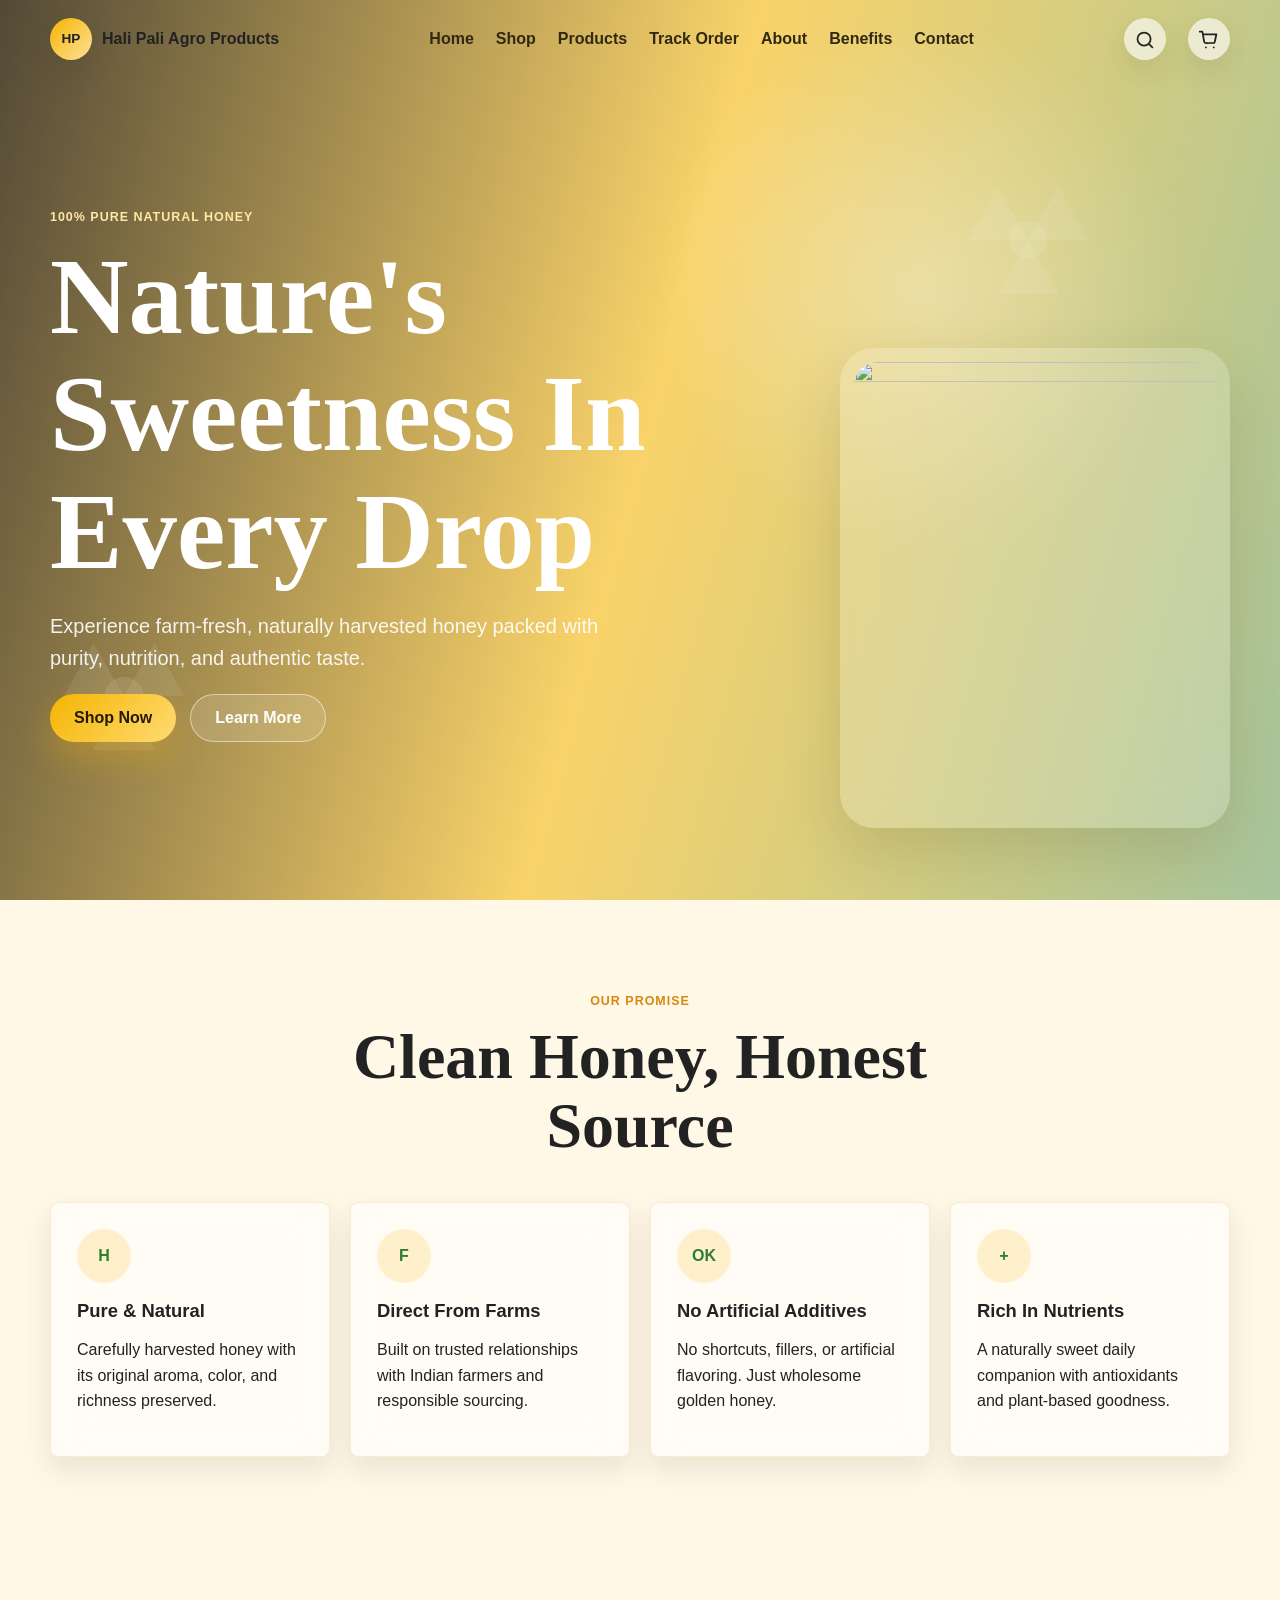
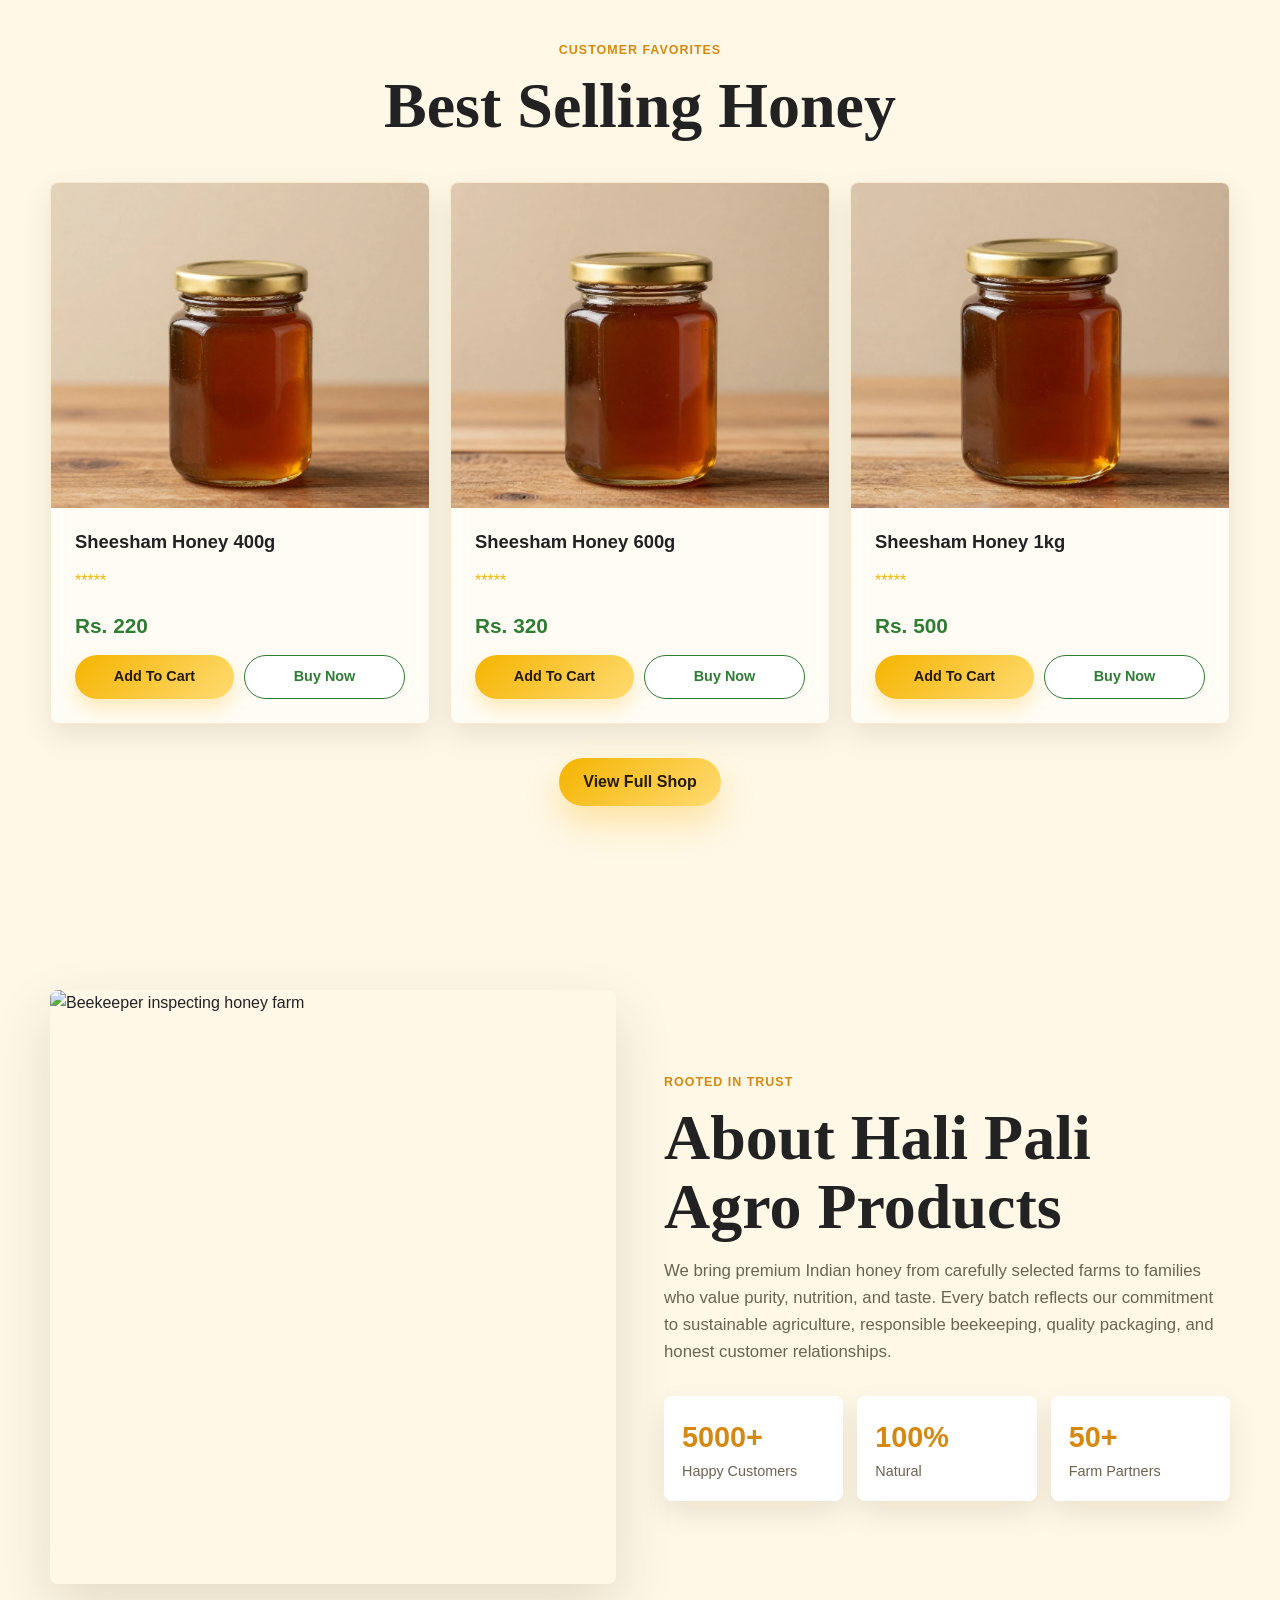
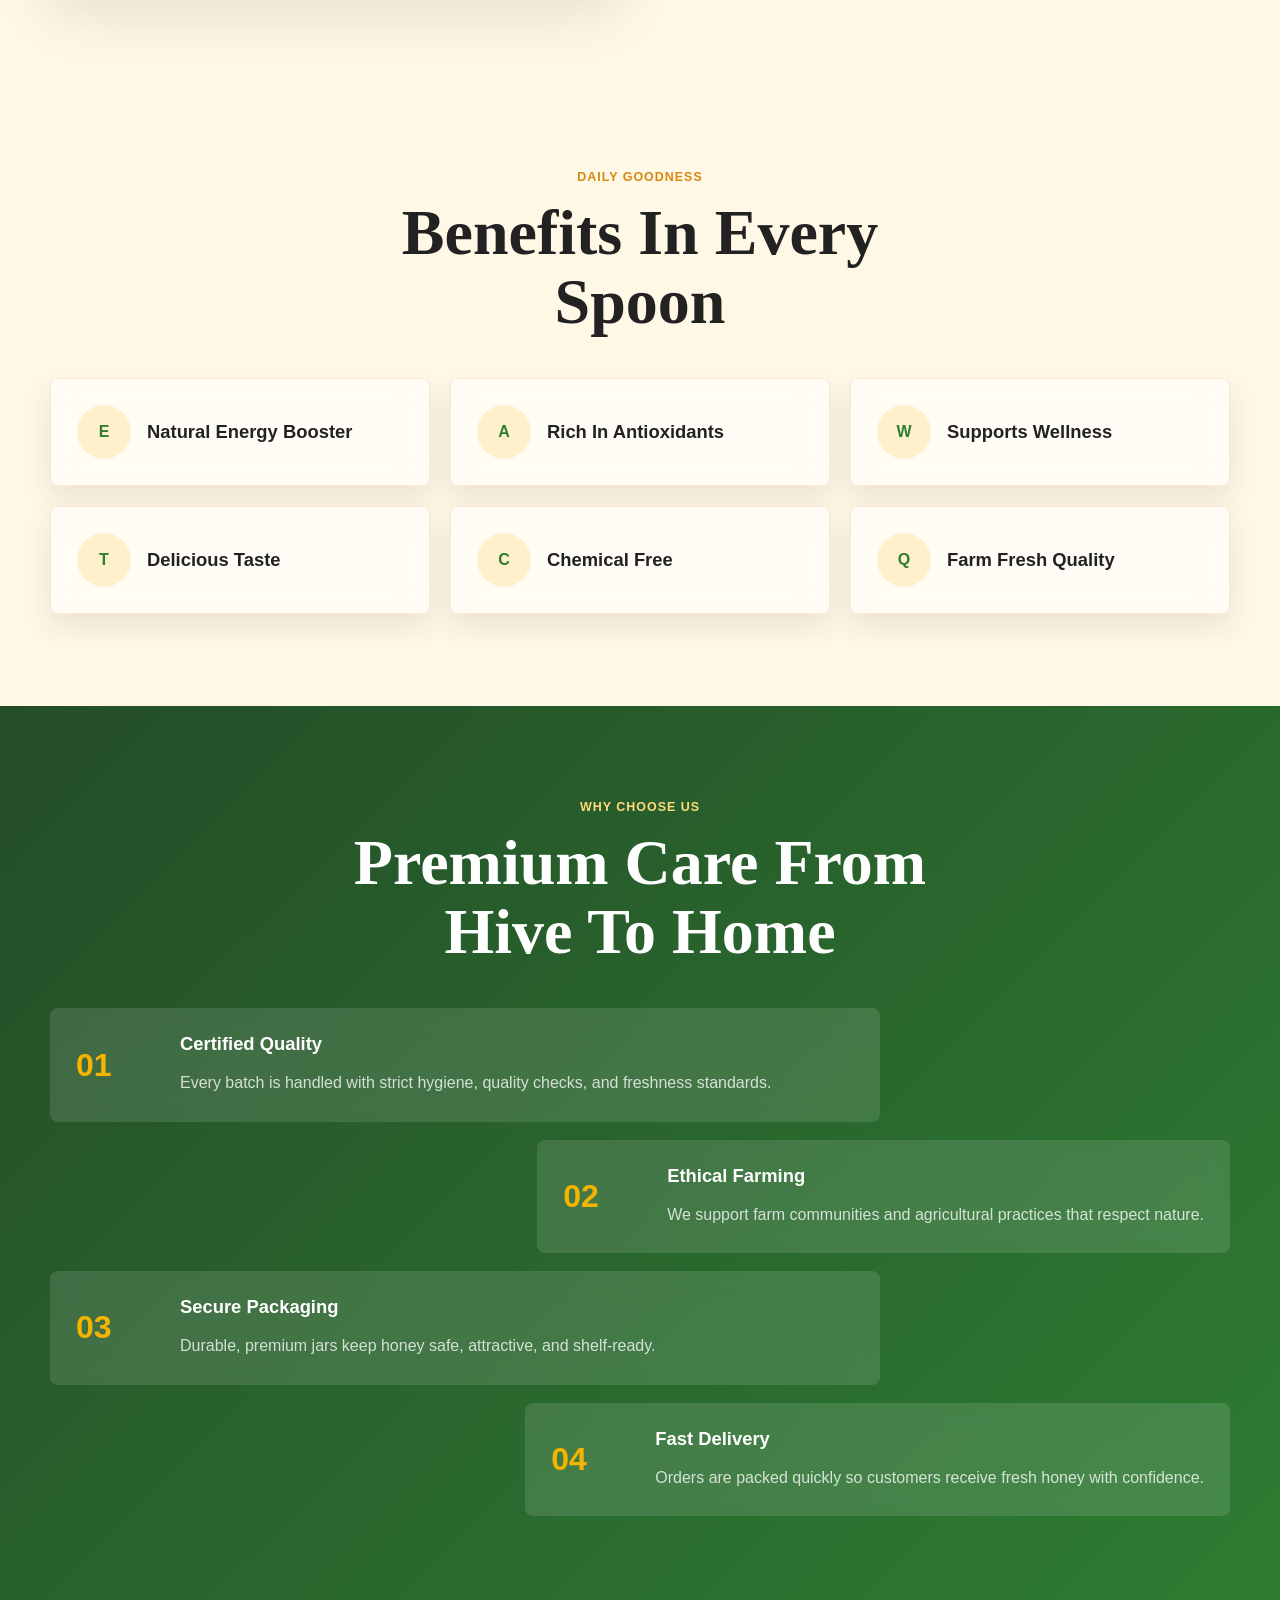
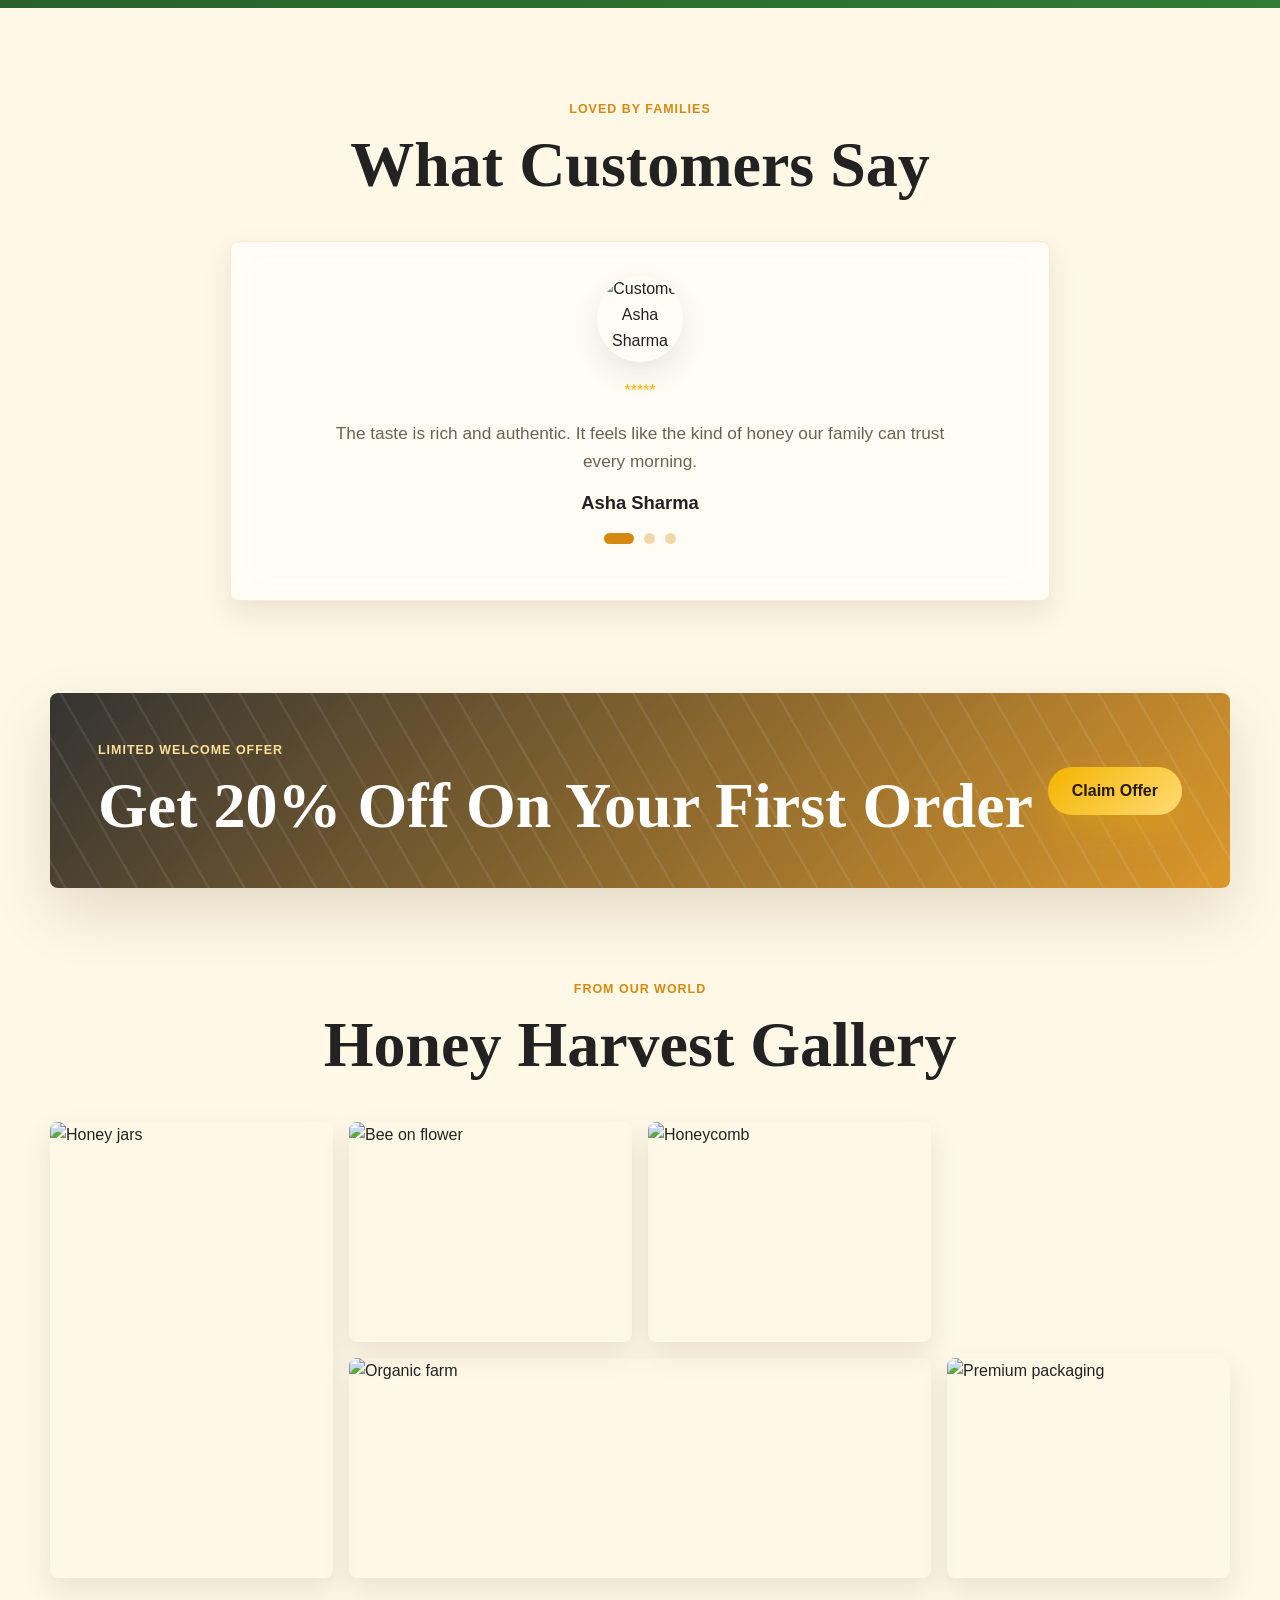
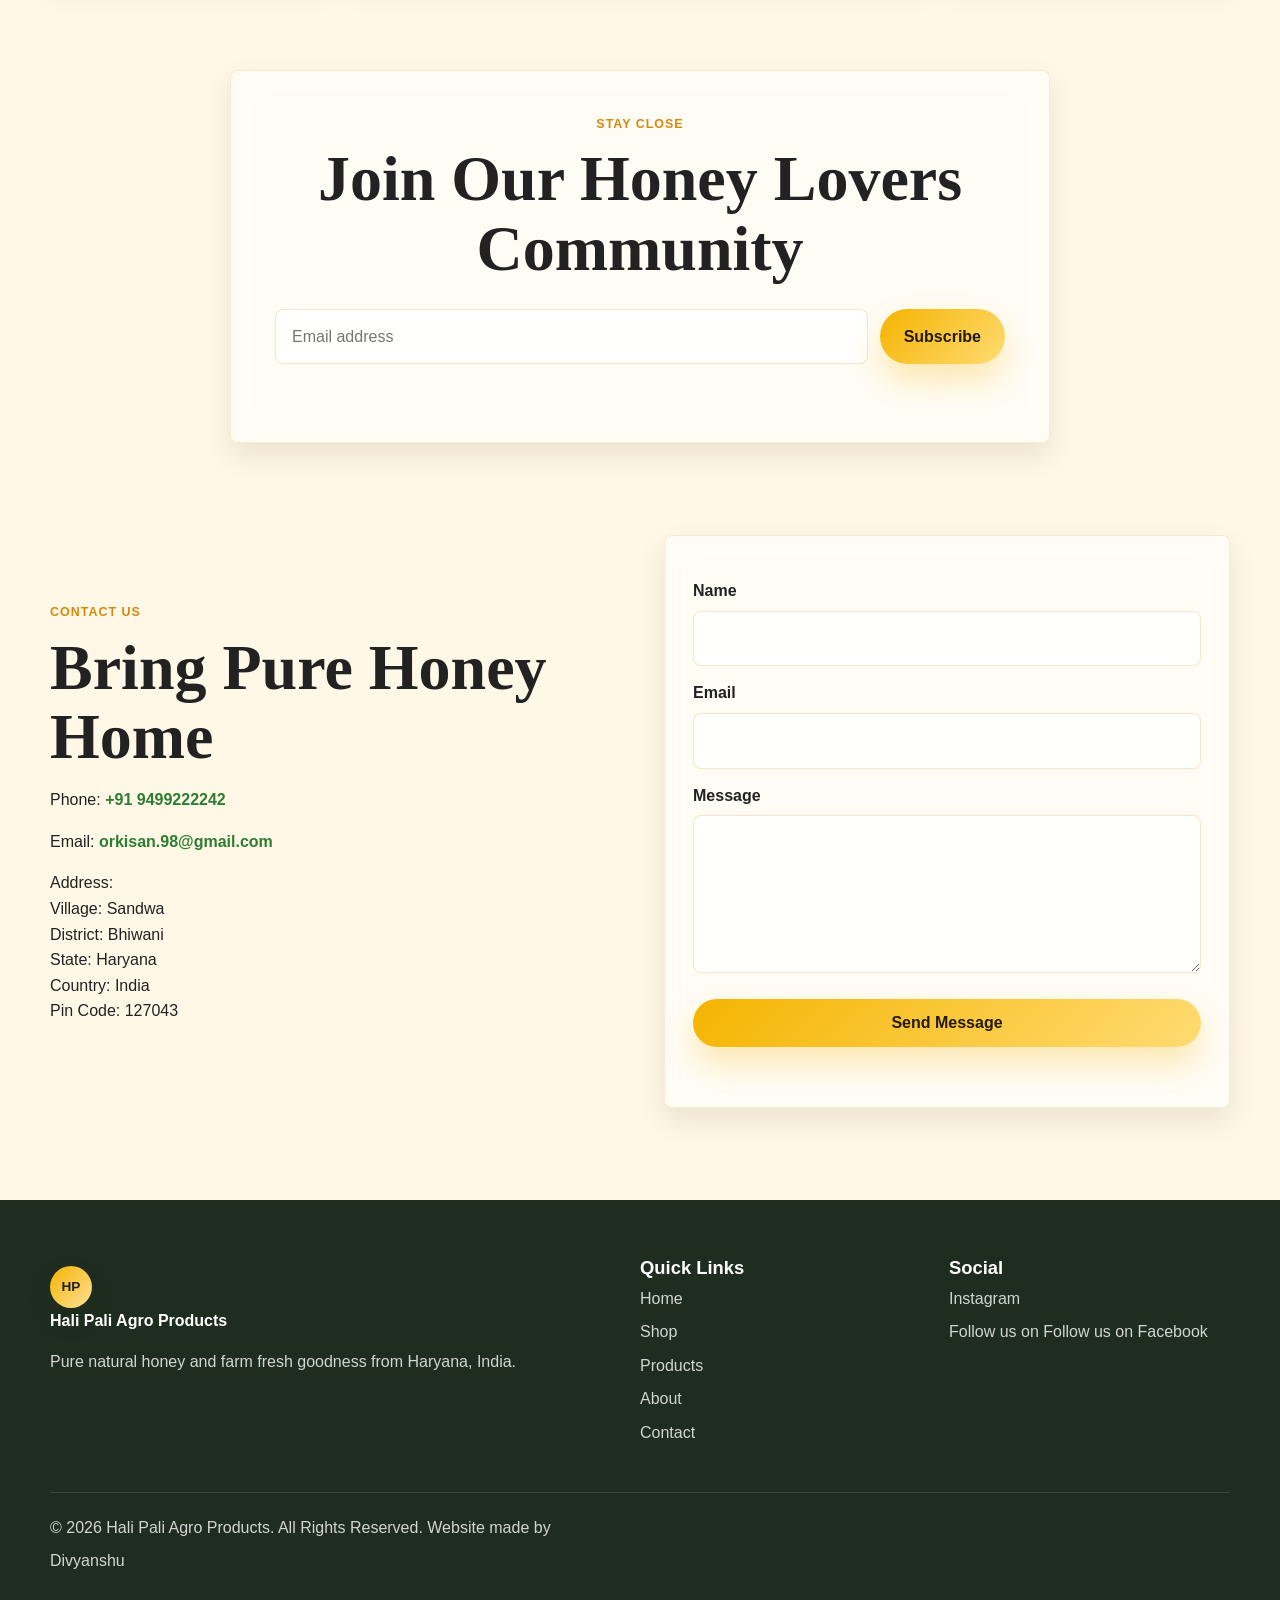
==== commit af1242b9: "Fix Navigation" ====
--- a/index.html
+++ b/index.html
@@ -352,11 +352,11 @@
     <div>
       <h3>Social</h3>
       <a href="#" aria-label="Instagram">Instagram</a>
-      <a href="https://www.facebook.com/profile.php?id=100064039775413" aria-label="Facebook">Follow us on Follow us on Facebook</a>
+      <a href="#" aria-label="Facebook">Follow us on Follow us on Facebook</a>
     </div>
     <p class="copyright">
       &copy; 2026 Hali Pali Agro Products. All Rights Reserved.
-      Website made by <a href="https://kodedevelopers.org" target="_blank" rel="noopener noreferrer">Kode Developers</a>
+      Website made by <a href="https://kodedevelopers.org" target="_blank" rel="noopener noreferrer">Divyanshu</a>
     </p>
   </footer>
 
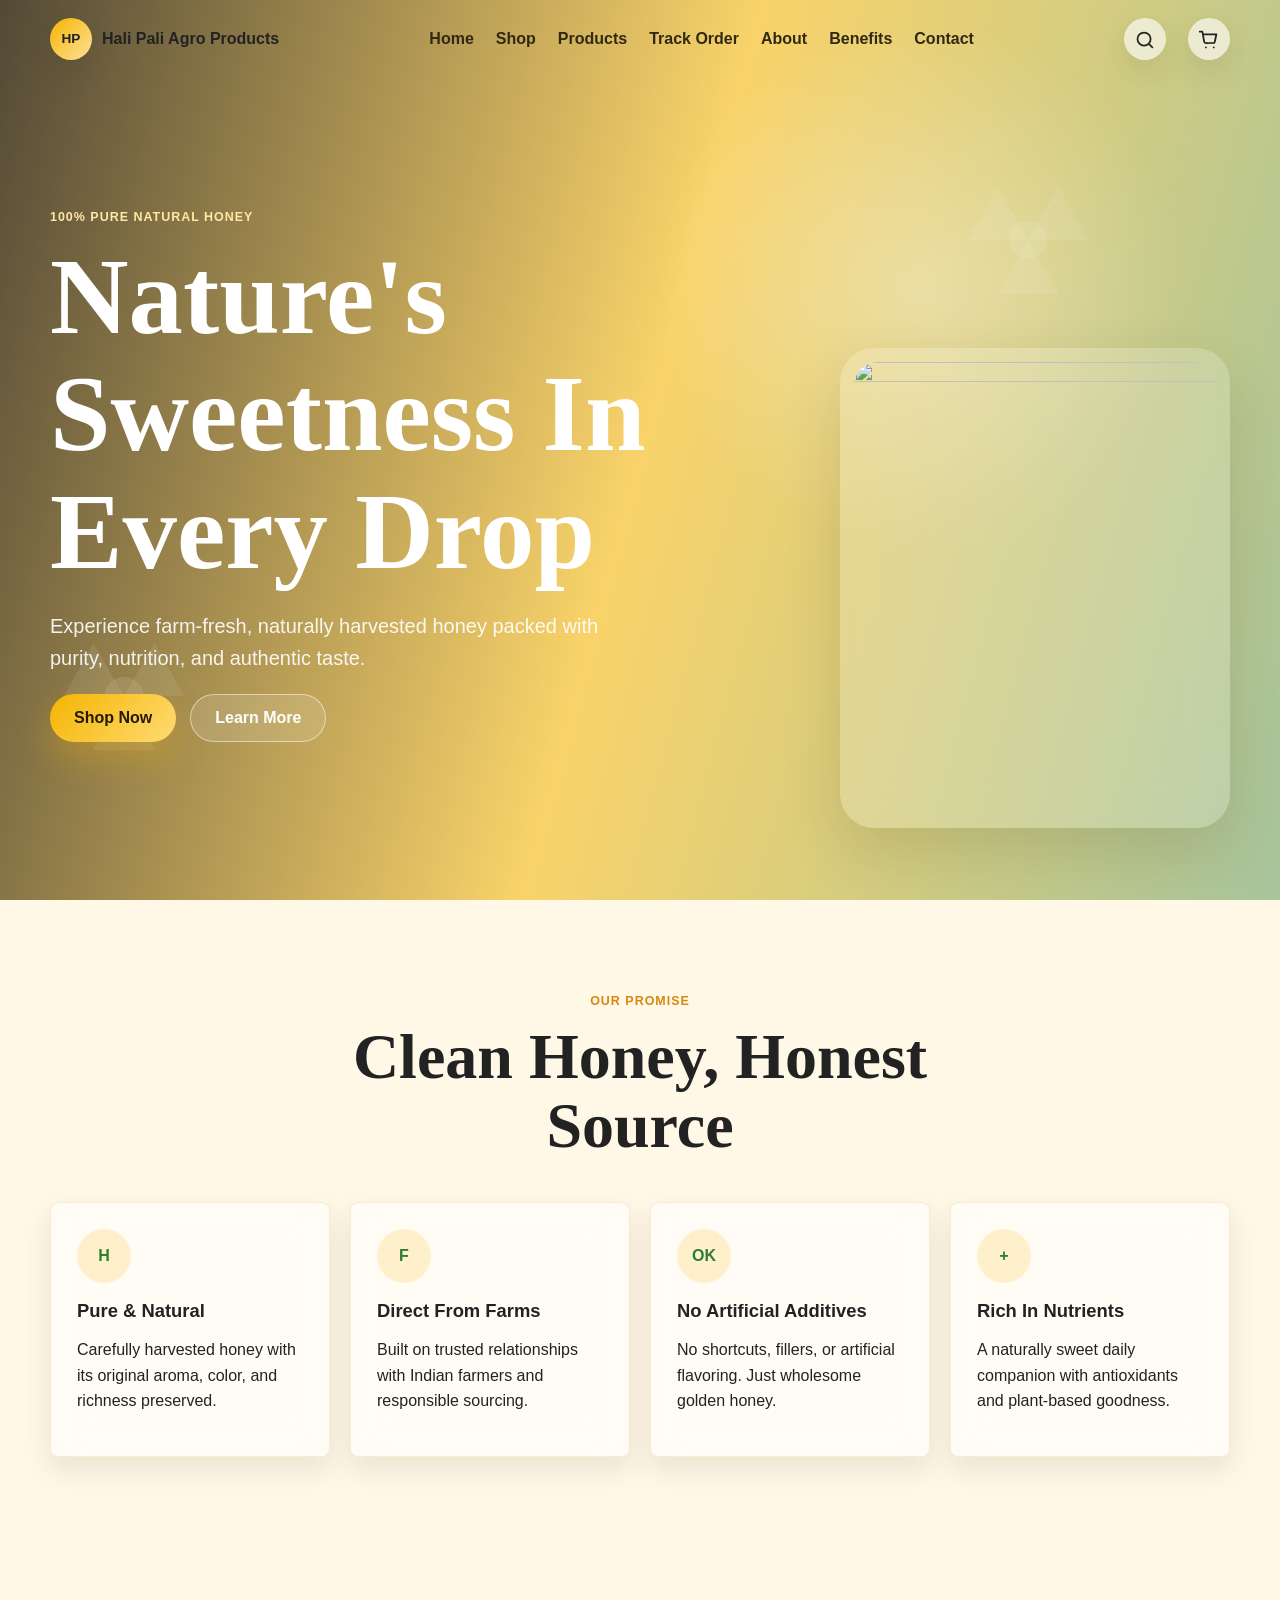
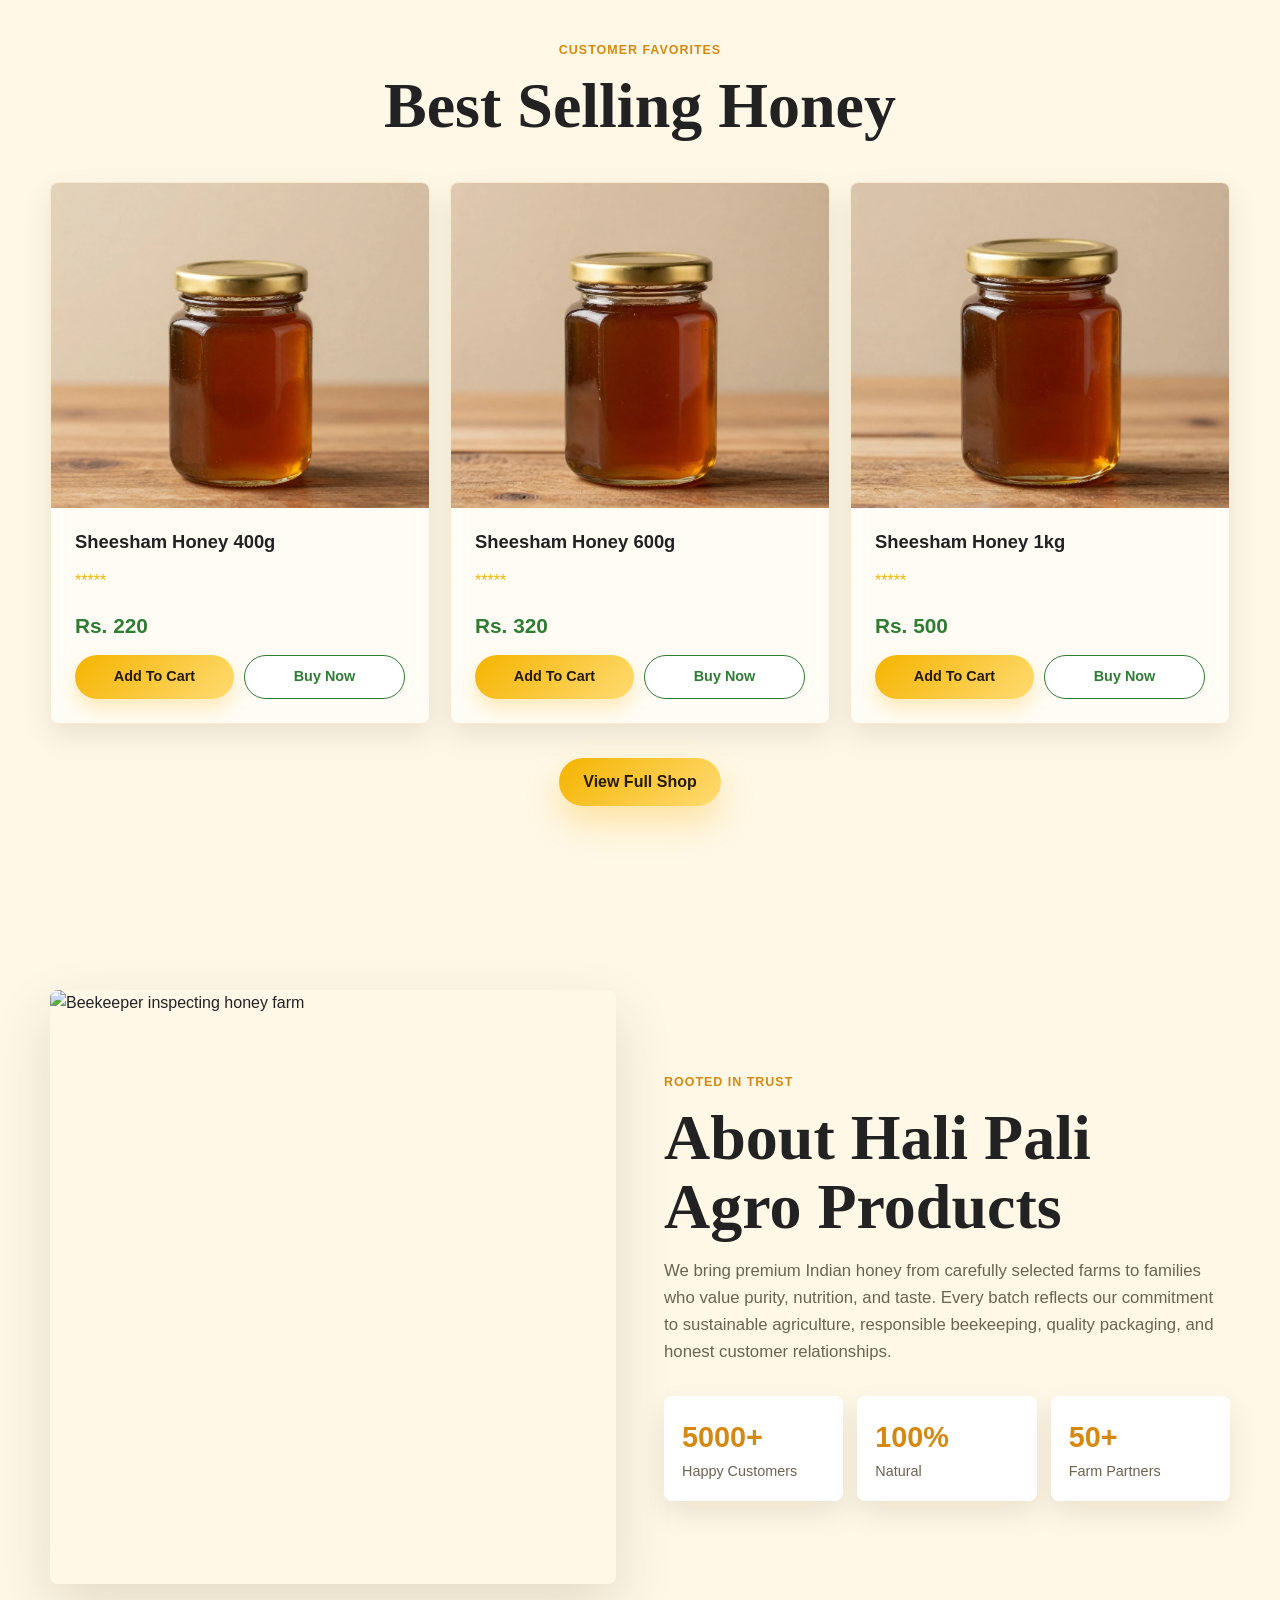
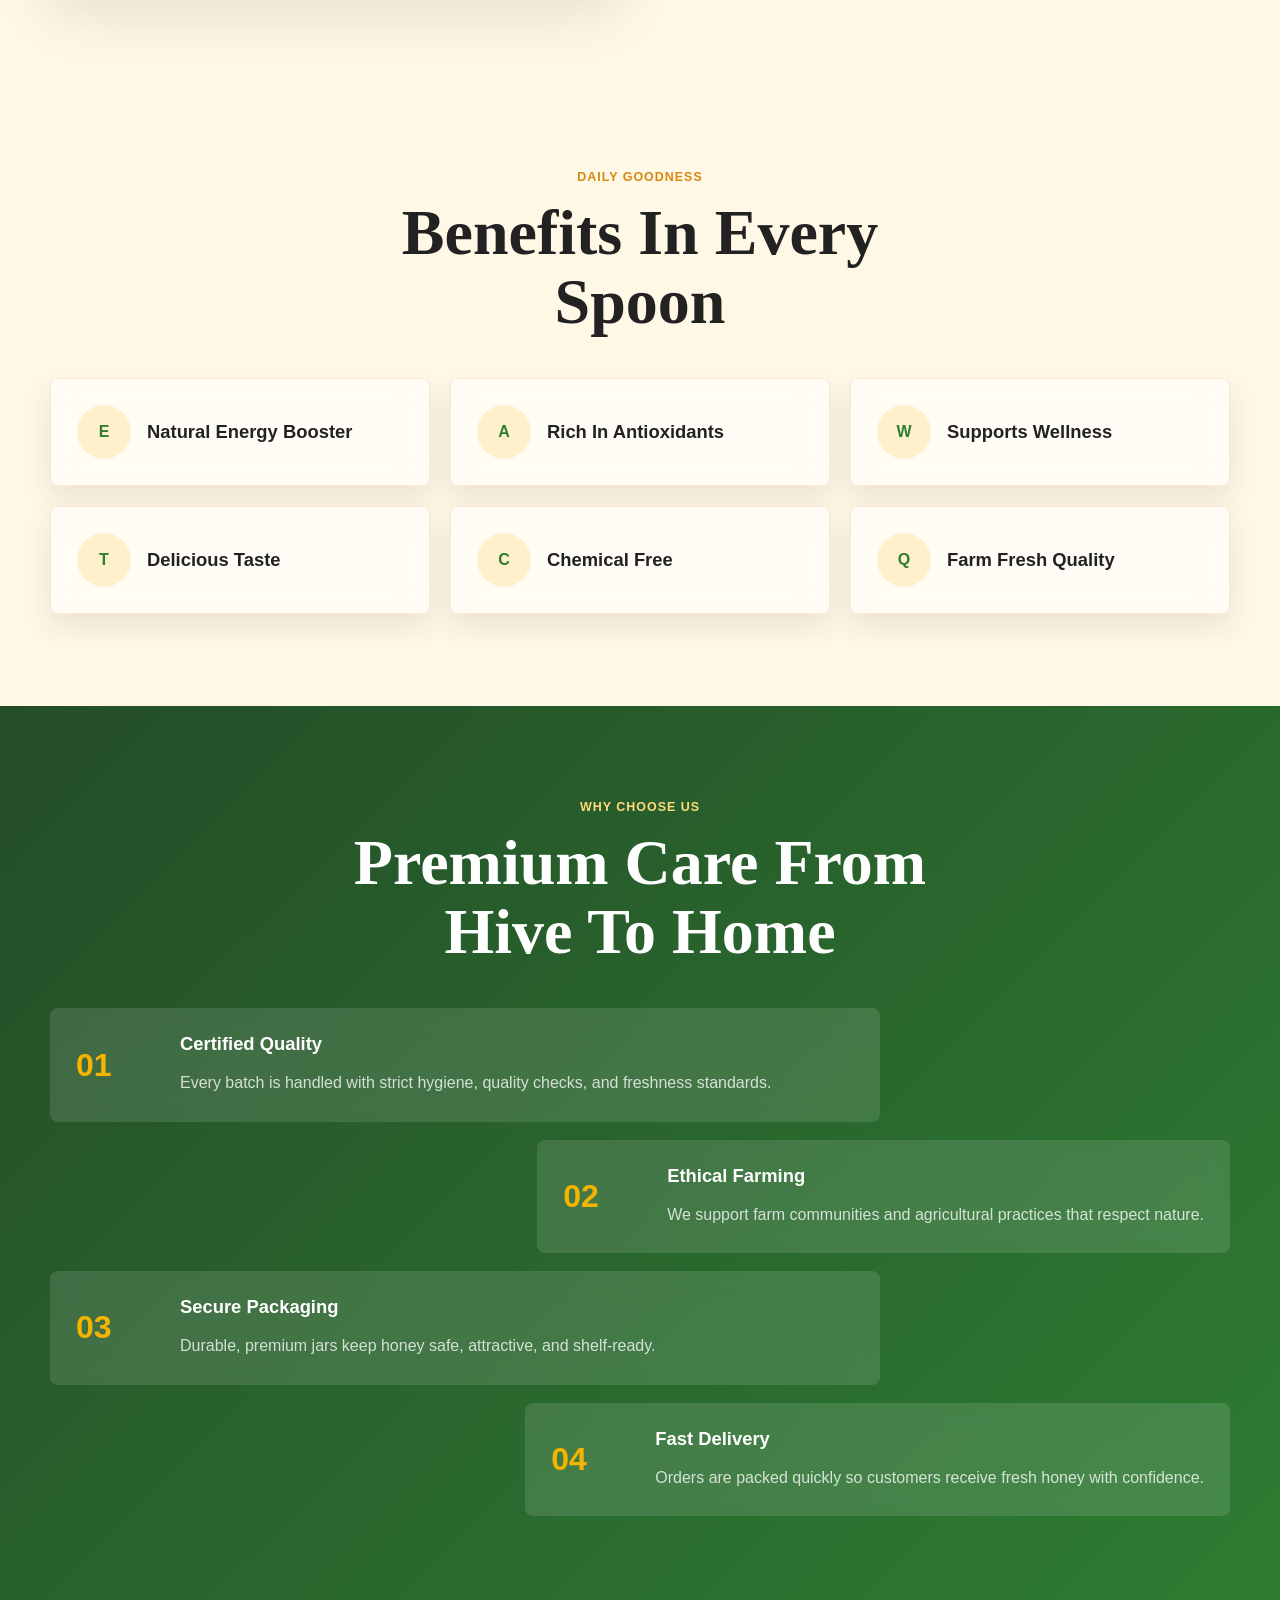
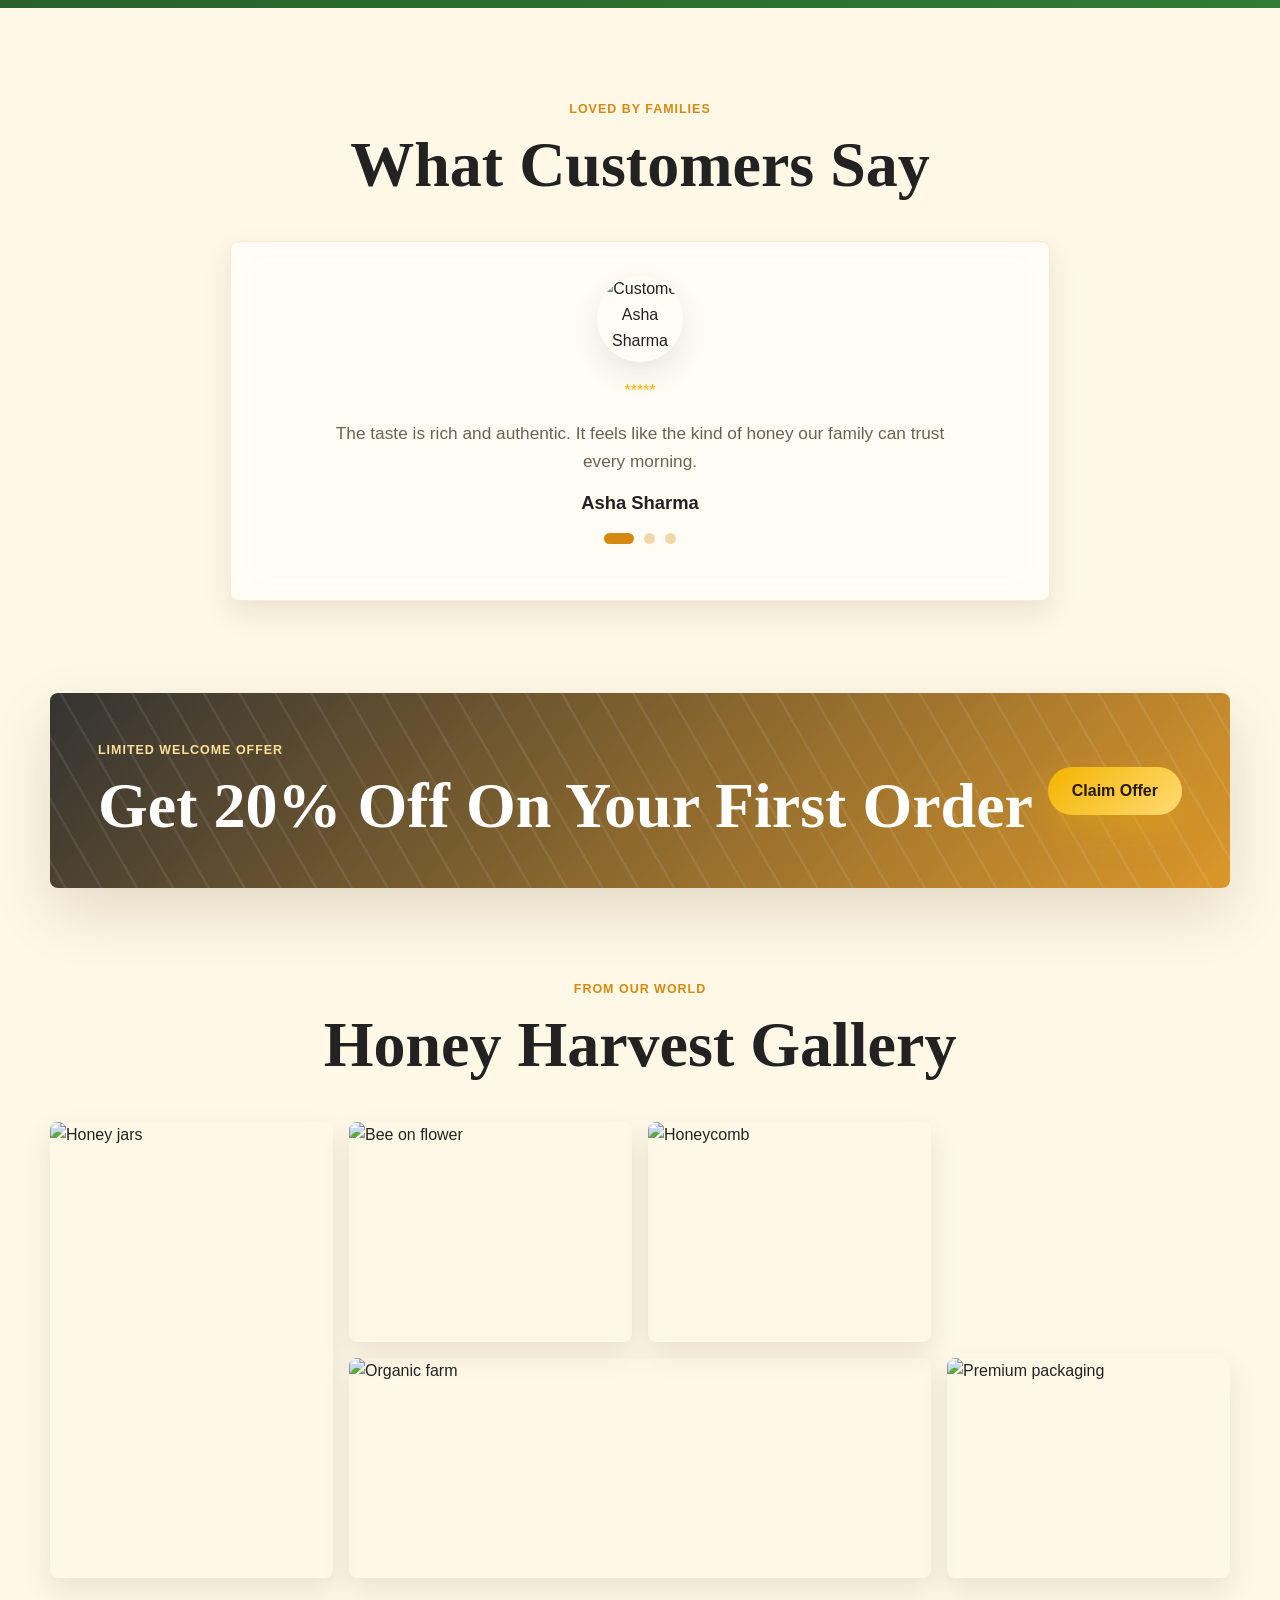
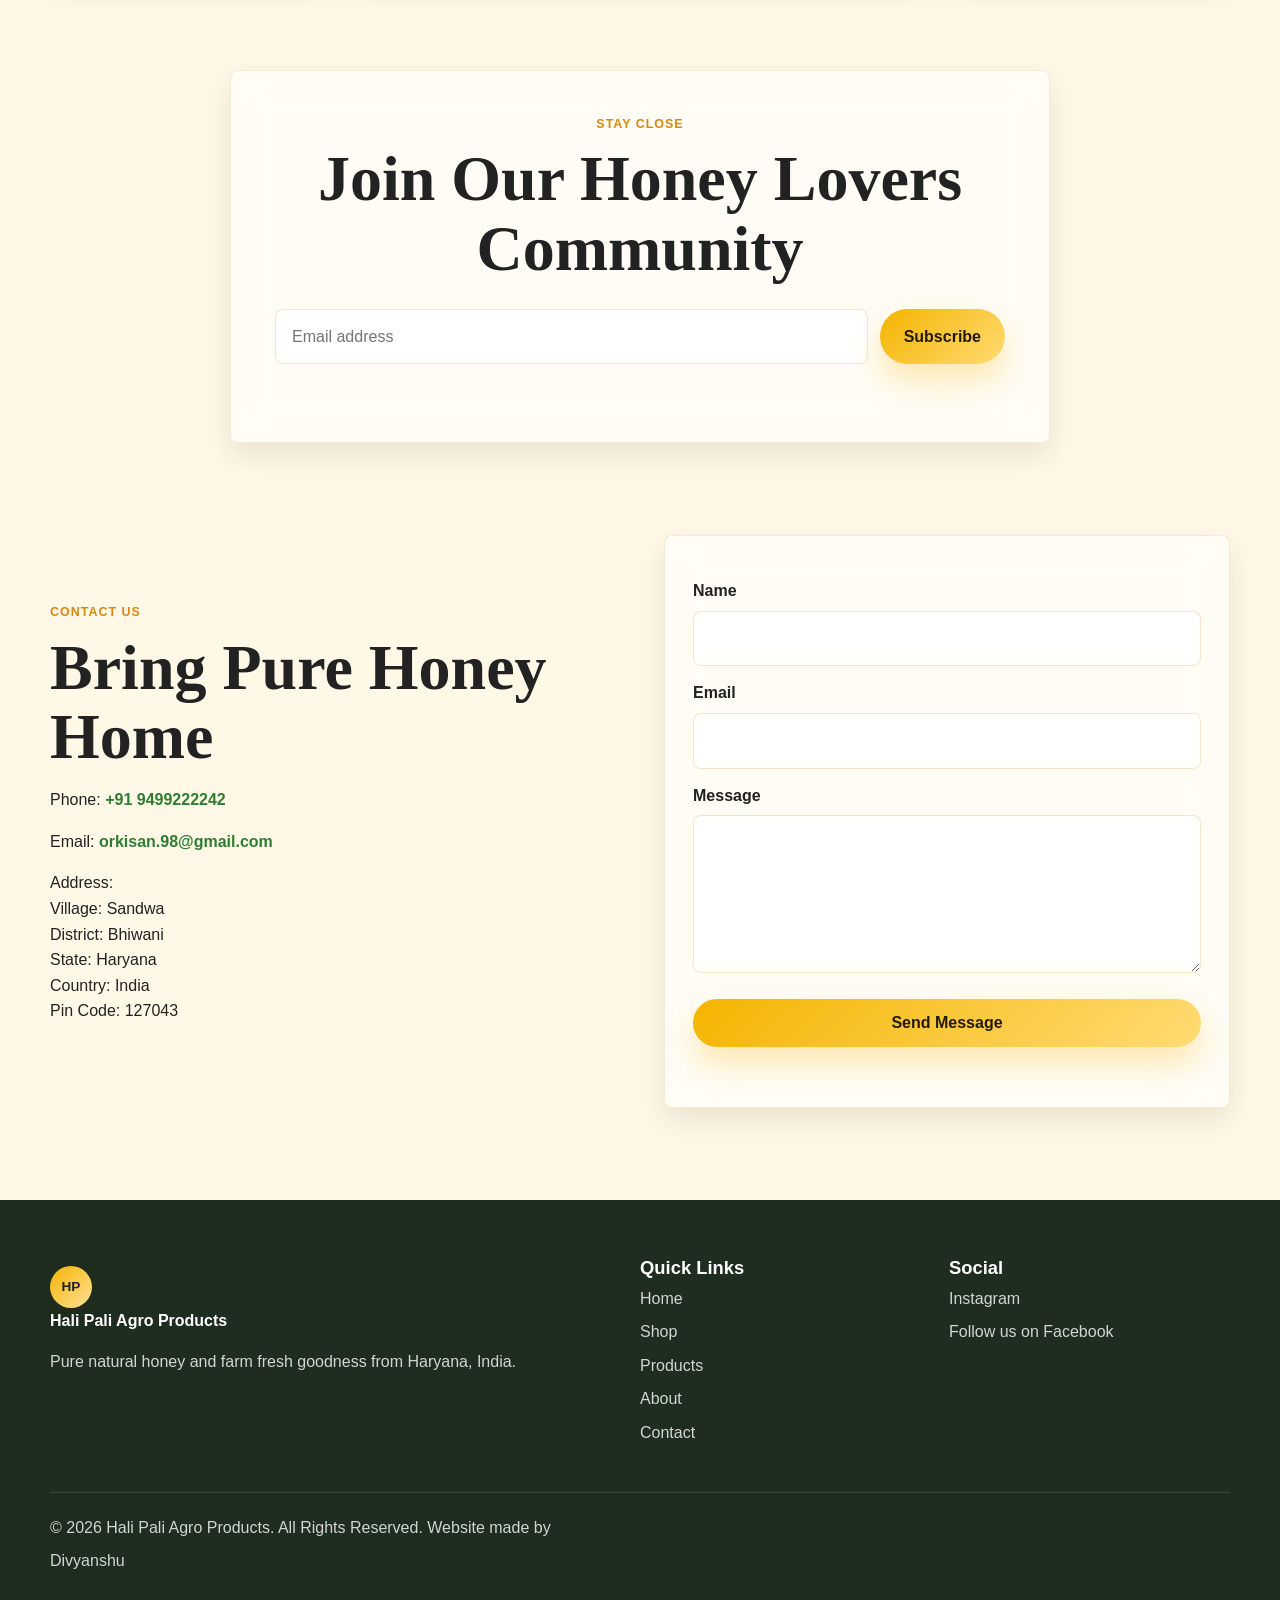
==== commit 84d8b9f0: "Fix footer" ====
--- a/index.html
+++ b/index.html
@@ -352,7 +352,7 @@
     <div>
       <h3>Social</h3>
       <a href="#" aria-label="Instagram">Instagram</a>
-      <a href="#" aria-label="Facebook">Follow us on Follow us on Facebook</a>
+      <a href="#" aria-label="Facebook">Follow us on Facebook</a>
     </div>
     <p class="copyright">
       &copy; 2026 Hali Pali Agro Products. All Rights Reserved.
--- a/styles.css
+++ b/styles.css
@@ -1050,4 +1050,10 @@
   .copyright {
     grid-column: auto;
   }
-}
+
+  .copyright a {
+  display: inline;
+  color: #ffe199;
+  font-weight: 850;
+  }
+}
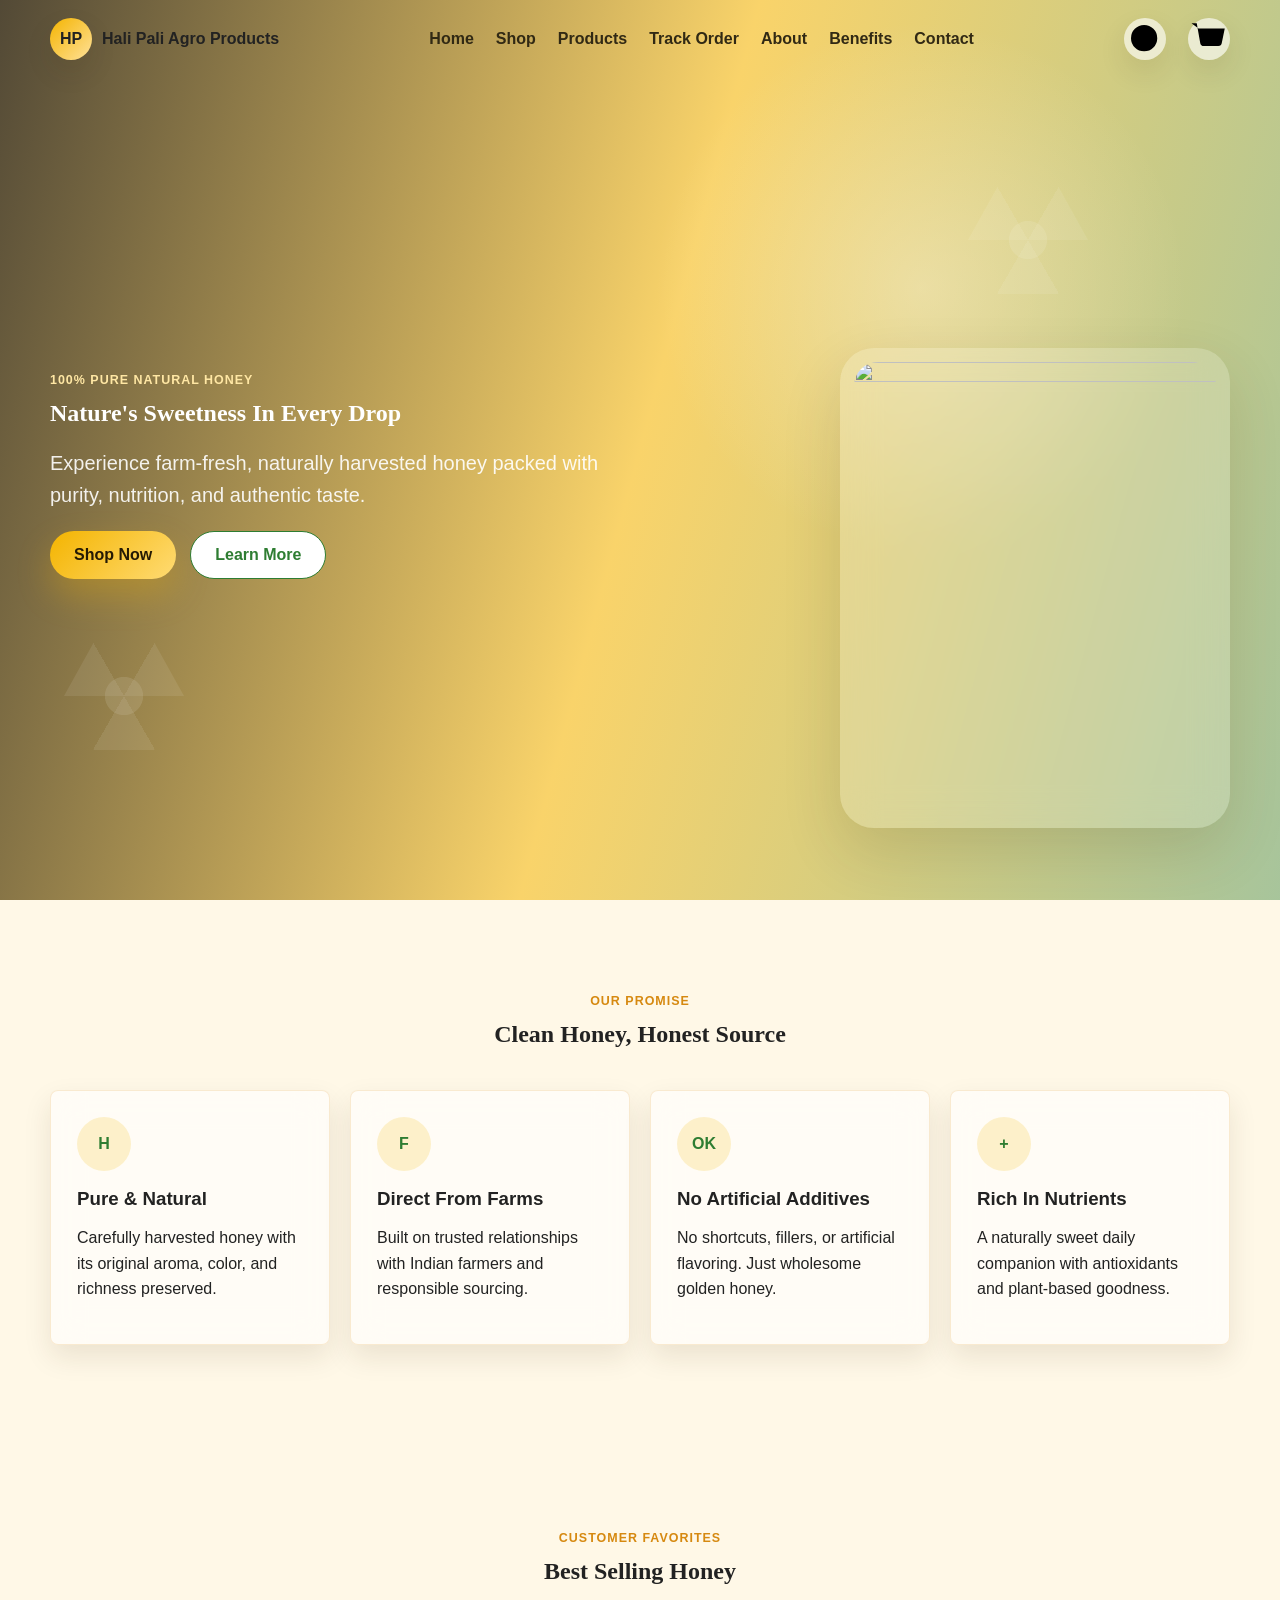
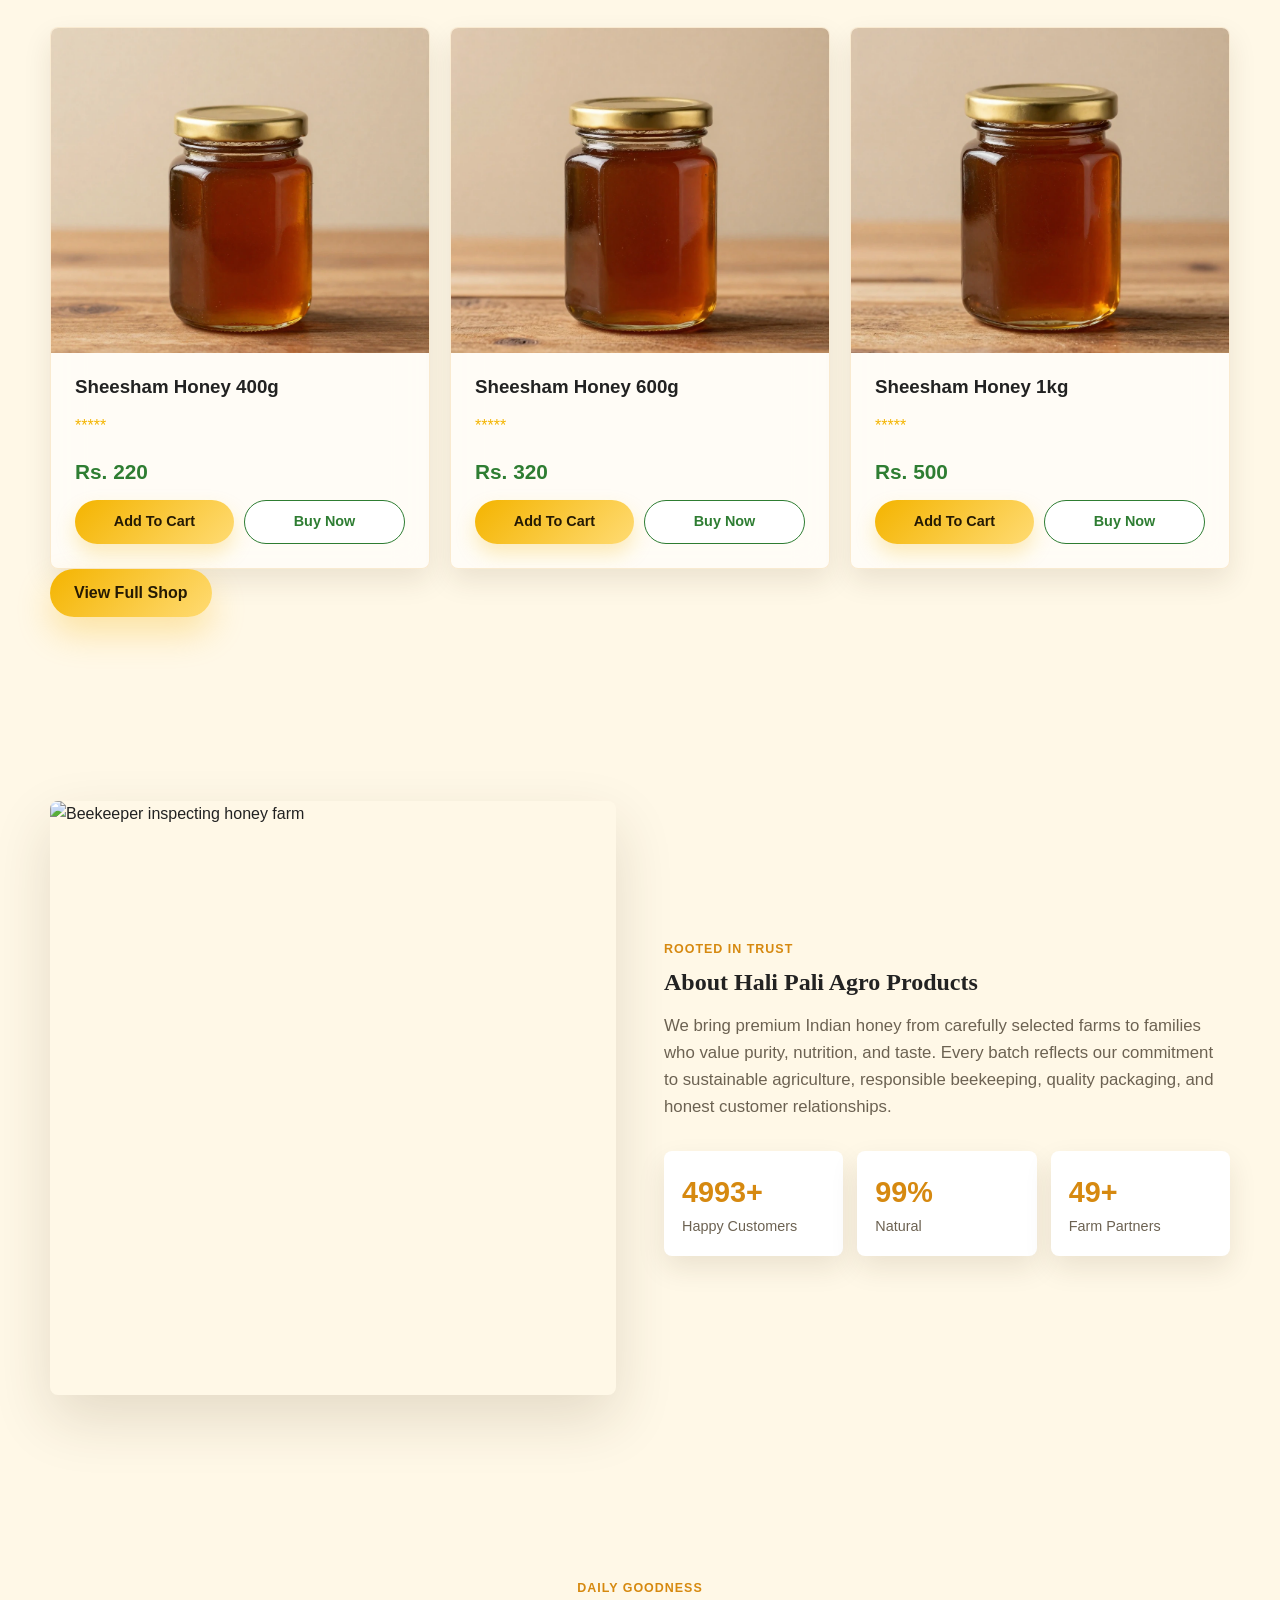
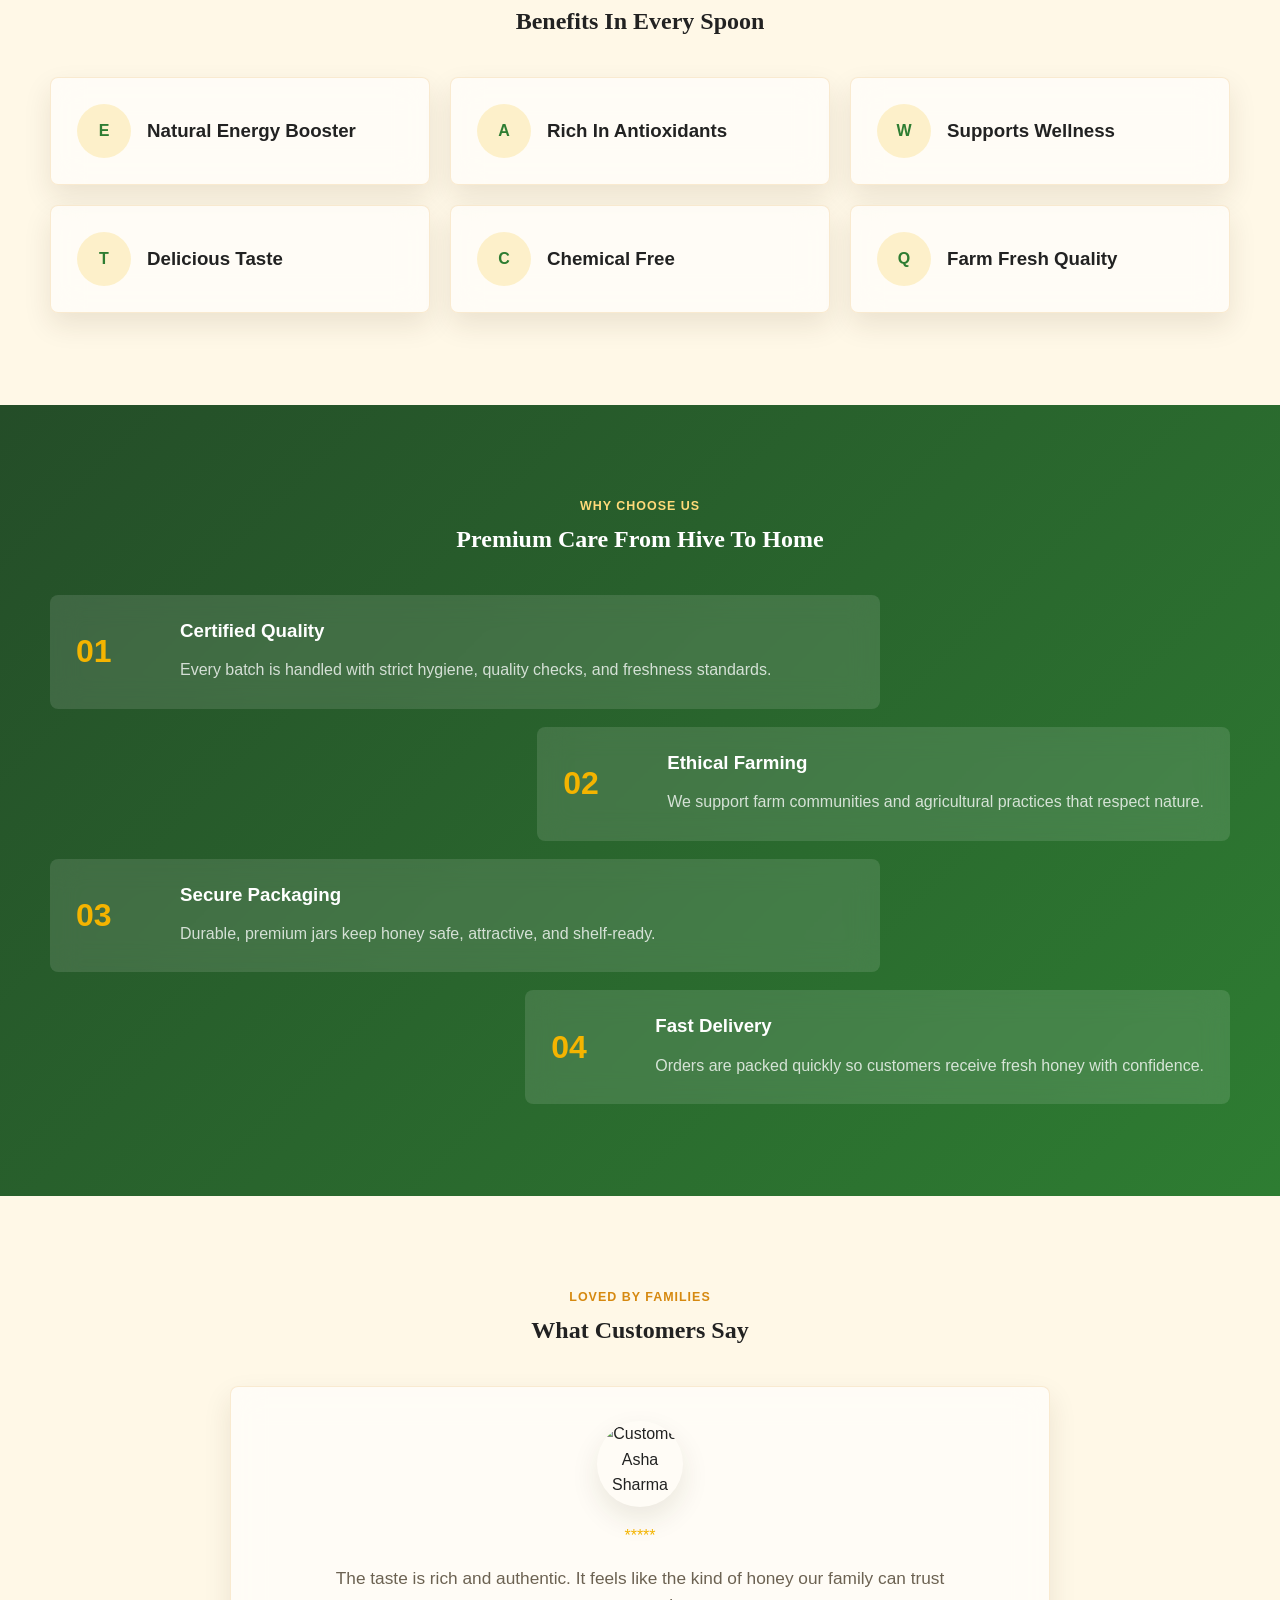
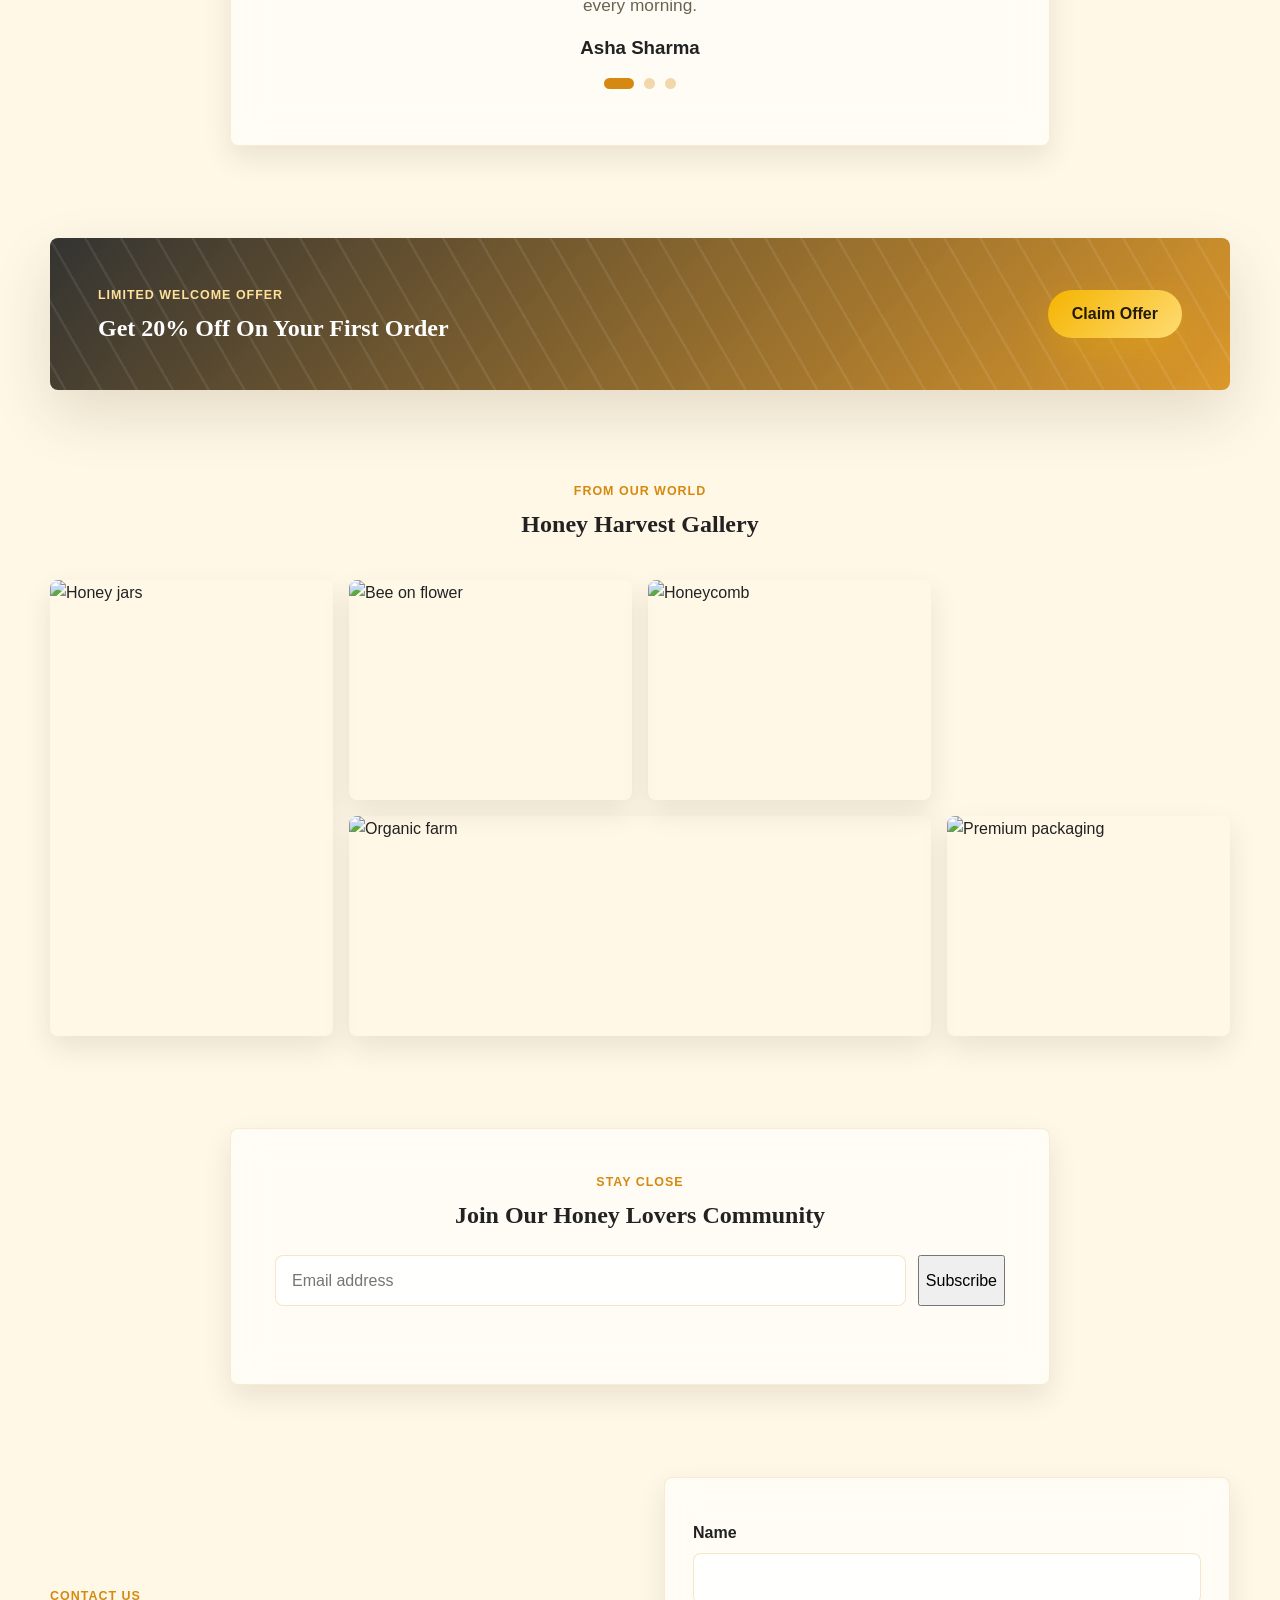
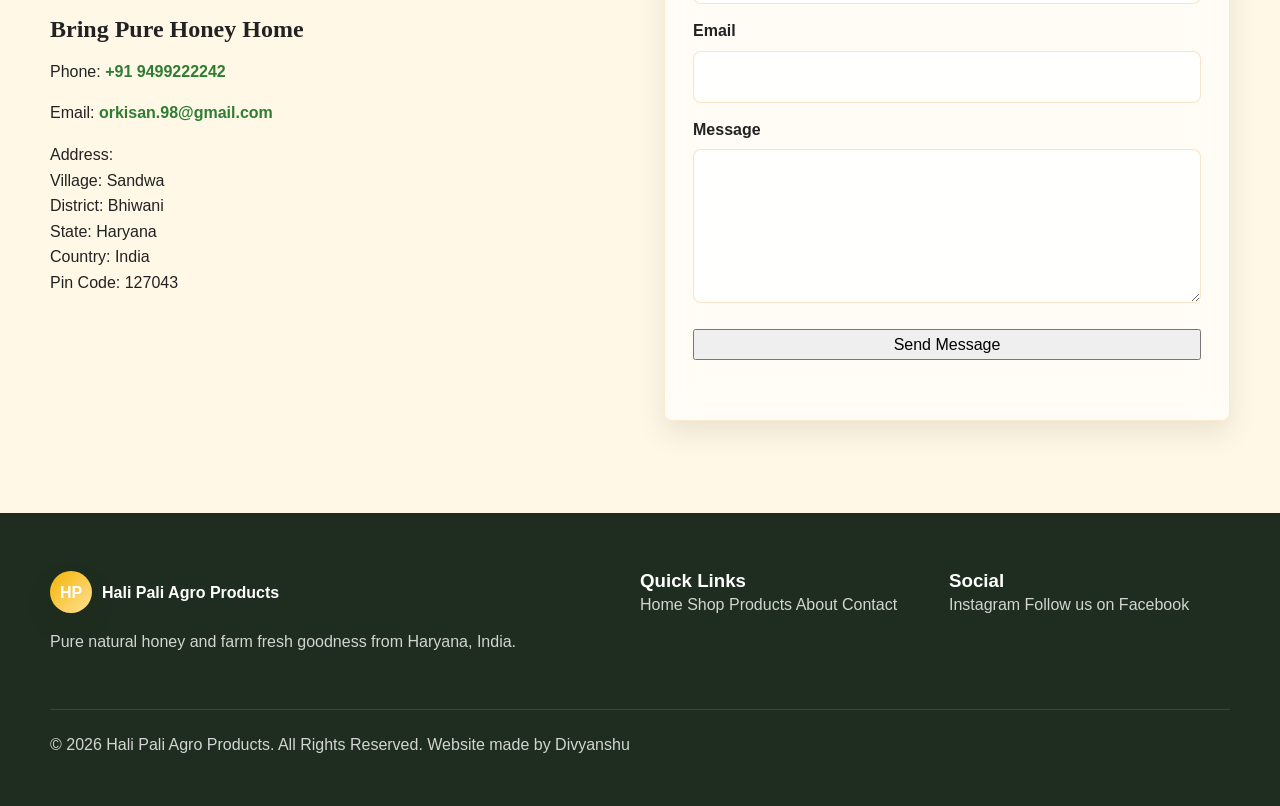
==== commit 15f43a47: "Connect CSS code" ====
--- a/index.html
+++ b/index.html
@@ -6,6 +6,7 @@
   <meta name="description" content="Hali Pali Agro Products is a dedicated online platform showcasing a wide range of high-quality agricultural products. The website serves as a bridge between farmers and consumers, emphasizing fresh, organic, and sustainably sourced produce. Visitors can explore detailed product categories, including fruits, vegetables, grains, and specialty items, each presented with clear descriptions, nutritional information, and usage suggestions. The site also highlights the brand's commitment to eco-friendly farming practices and community support, ensuring that every purchase contributes to sustainable agriculture. Designed with user-friendly navigation and visually engaging layouts, Hali Pali Agro Products provides an informative and seamless online shopping experience for health-conscious and environmentally aware customers.">
   <meta name="keywords" content="Hali Pali, Agro Products, Farm, Honey, Raw Honey, Best honey seller, Organic honey, honeycomb, Kode Devlopers, hali pali, Hali Pali Agro Products, India, Amazon, Flipkart, e-commerce, business, coding, programming, shahad, Jandi Honey, Pure Honey, Sheesham honey, Mustard Honey">
   <title>Hali Pali Agro Products | Pure Natural Honey</title>
+  <link rel="stylesheet" href="common.css">
   <link rel="stylesheet" href="styles.css">
 </head>
 <body>
--- a/common.css
+++ b/common.css
@@ -0,0 +1,483 @@
+/* =========================================
+   HALI PALI AGRO PRODUCTS
+   COMMON STYLES
+========================================= */
+
+/* VARIABLES */
+:root {
+  --gold: #F4B400;
+  --dark-gold: #D68910;
+  --cream: #FFF8E7;
+  --green: #2E7D32;
+  --text: #222222;
+  --muted: #6c6252;
+  --white: #ffffff;
+
+  --shadow: 0 24px 60px rgba(62, 43, 6, 0.14);
+  --soft-shadow: 0 12px 28px rgba(62, 43, 6, 0.10);
+
+  --radius: 8px;
+  --max: 1180px;
+}
+
+/* RESET */
+
+* {
+  box-sizing: border-box;
+}
+
+html {
+  scroll-behavior: smooth;
+}
+
+body {
+  margin: 0;
+  font-family: "Segoe UI", Arial, sans-serif;
+  color: var(--text);
+  background: var(--cream);
+  line-height: 1.6;
+}
+
+body.loading {
+  overflow: hidden;
+}
+
+img {
+  display: block;
+  width: 100%;
+}
+
+a {
+  color: inherit;
+  text-decoration: none;
+}
+
+button,
+input,
+textarea,
+select {
+  font: inherit;
+}
+
+button {
+  cursor: pointer;
+}
+
+/* ACCESSIBILITY */
+
+.sr-only {
+  position: absolute;
+  width: 1px;
+  height: 1px;
+  padding: 0;
+  margin: -1px;
+  overflow: hidden;
+  clip: rect(0,0,0,0);
+  white-space: nowrap;
+  border: 0;
+}
+
+/* TYPOGRAPHY */
+
+h1,
+h2,
+h3,
+p {
+  overflow-wrap: anywhere;
+}
+
+h1,
+h2,
+h3 {
+  line-height: 1.08;
+  margin: 0;
+}
+
+h1 {
+  font-family: Georgia, "Times New Roman", serif;
+}
+
+h2 {
+  font-family: Georgia, "Times New Roman", serif;
+}
+
+/* LOADER */
+
+.loader {
+  position: fixed;
+  inset: 0;
+  z-index: 1000;
+  display: grid;
+  place-items: center;
+  background: var(--cream);
+  transition: opacity 450ms ease, visibility 450ms ease;
+}
+
+.loader.hidden {
+  opacity: 0;
+  visibility: hidden;
+}
+
+.loader-drop {
+  width: 54px;
+  height: 54px;
+  background: linear-gradient(
+    135deg,
+    var(--gold),
+    var(--dark-gold)
+  );
+  border-radius: 60% 45% 60% 45%;
+  transform: rotate(45deg);
+  animation: pulse 850ms ease-in-out infinite alternate;
+}
+
+/* HEADER */
+
+.site-header {
+  position: fixed;
+  inset: 0 0 auto;
+  z-index: 900;
+  transition:
+    background 300ms ease,
+    box-shadow 300ms ease,
+    backdrop-filter 300ms ease;
+}
+
+.site-header.scrolled {
+  background: rgba(255,248,231,0.92);
+  box-shadow: 0 10px 34px rgba(34,34,34,0.08);
+  backdrop-filter: blur(18px);
+}
+
+.navbar {
+  width: min(100% - 32px, var(--max));
+  min-height: 78px;
+  margin: 0 auto;
+
+  display: flex;
+  align-items: center;
+  justify-content: space-between;
+  gap: 18px;
+}
+
+.brand {
+  display: inline-flex;
+  align-items: center;
+  gap: 10px;
+  font-weight: 800;
+}
+
+.brand-mark {
+  display: grid;
+  place-items: center;
+  width: 42px;
+  height: 42px;
+  border-radius: 50%;
+
+  background: linear-gradient(
+    135deg,
+    var(--gold),
+    #ffe199
+  );
+
+  box-shadow: var(--soft-shadow);
+}
+
+.nav-panel,
+.nav-actions {
+  display: flex;
+  align-items: center;
+  gap: 22px;
+}
+
+.nav-panel a {
+  font-weight: 700;
+  color: #312914;
+}
+
+.nav-panel a:hover {
+  color: var(--green);
+}
+
+.nav-actions button,
+.nav-actions a,
+.menu-toggle,
+.back-to-top {
+  border: 0;
+  background: rgba(255,255,255,0.62);
+  box-shadow: var(--soft-shadow);
+}
+
+.nav-actions button,
+.nav-actions a {
+  width: 42px;
+  height: 42px;
+  border-radius: 50%;
+
+  display: grid;
+  place-items: center;
+}
+
+.menu-toggle {
+  display: none;
+}
+
+/* EMPTY STATES */
+
+.empty-illustration {
+  display: grid;
+  place-items: center;
+  width: 120px;
+  height: 120px;
+  margin: 0 auto 24px;
+  border-radius: 50%;
+  background: rgba(244, 180, 0, 0.08);
+  color: var(--gold);
+  font-size: 2.4rem;
+  font-weight: 900;
+}
+
+/* SECTIONS */
+
+.section {
+  width: min(100% - 32px, var(--max));
+  margin: 0 auto;
+  padding: 92px 0;
+}
+
+.section.compact {
+  padding: 32px 0;
+}
+
+.section-heading {
+  max-width: 660px;
+  margin: 0 auto 42px;
+  text-align: center;
+}
+
+/* COMMON CARDS */
+
+.glass-card {
+  border: 1px solid rgba(214,137,16,0.16);
+  border-radius: var(--radius);
+
+  background: rgba(255,255,255,0.62);
+
+  box-shadow: var(--soft-shadow);
+
+  backdrop-filter: blur(16px);
+}
+
+/* BUTTONS */
+
+.btn {
+  display: inline-flex;
+  align-items: center;
+  justify-content: center;
+
+  min-height: 48px;
+  padding: 0 24px;
+
+  border: 0;
+  border-radius: 999px;
+
+  font-weight: 800;
+
+  transition:
+    transform 300ms ease,
+    box-shadow 300ms ease,
+    background 300ms ease;
+}
+
+.btn:hover {
+  transform: translateY(-3px);
+}
+
+.btn-primary {
+  color: #251a04;
+
+  background: linear-gradient(
+    135deg,
+    var(--gold),
+    #ffdb73
+  );
+
+  box-shadow: 0 16px 34px rgba(244,180,0,0.3);
+}
+
+.btn-secondary {
+  color: var(--green);
+
+  border: 1px solid var(--green);
+
+  background: white;
+}
+
+/* FORMS */
+
+input,
+textarea,
+select {
+  width: 100%;
+  border: 1px solid rgba(214,137,16,0.22);
+  border-radius: var(--radius);
+  padding: 12px 16px;
+  outline: none;
+  background: rgba(255,255,255,0.86);
+}
+
+input:focus,
+textarea:focus,
+select:focus {
+  border-color: var(--green);
+
+  box-shadow:
+    0 0 0 4px rgba(46,125,50,0.12);
+}
+
+/* FOOTER */
+
+.site-footer {
+  display: grid;
+  grid-template-columns: 2fr 1fr 1fr;
+  gap: 28px;
+
+  padding:
+    58px
+    max(20px, calc((100vw - var(--max))/2))
+    32px;
+
+  background: #1e2d1f;
+
+  color: rgba(255,255,255,0.8);
+}
+
+.site-footer .brand,
+.site-footer h3 {
+  color: white;
+}
+
+.copyright {
+  grid-column: 1 / -1;
+
+  margin-top: 10px;
+  padding-top: 22px;
+
+  border-top: 1px solid rgba(255,255,255,0.12);
+}
+
+/* BACK TO TOP */
+
+.back-to-top {
+  position: fixed;
+  right: 18px;
+  bottom: 18px;
+
+  width: 48px;
+  height: 48px;
+
+  border-radius: 50%;
+
+  background: var(--gold);
+
+  opacity: 0;
+  visibility: hidden;
+
+  transition: all 300ms ease;
+}
+
+.back-to-top.visible {
+  opacity: 1;
+  visibility: visible;
+}
+
+/* REVEAL */
+
+.reveal {
+  opacity: 0;
+  transform: translateY(34px);
+
+  transition:
+    opacity 700ms ease,
+    transform 700ms ease;
+}
+
+.reveal.visible {
+  opacity: 1;
+  transform: translateY(0);
+}
+
+/* ANIMATIONS */
+
+@keyframes pulse {
+  from {
+    transform: rotate(45deg) scale(0.84);
+    opacity: 0.72;
+  }
+
+  to {
+    transform: rotate(45deg) scale(1);
+    opacity: 1;
+  }
+}
+
+@keyframes float {
+  0%,100% {
+    transform: translateY(0);
+  }
+
+  50% {
+    transform: translateY(-18px);
+  }
+}
+
+/* RESPONSIVE */
+
+@media (max-width:980px) {
+
+  .menu-toggle {
+    display: block;
+  }
+
+  .nav-panel {
+    position: absolute;
+    top: 78px;
+    left: 16px;
+    right: 16px;
+
+    display: grid;
+
+    background: rgba(255,248,231,0.96);
+
+    border-radius: var(--radius);
+
+    box-shadow: var(--shadow);
+
+    opacity: 0;
+    visibility: hidden;
+  }
+
+  .nav-panel.open {
+    opacity: 1;
+    visibility: visible;
+  }
+
+  .site-footer {
+    grid-template-columns: 1fr;
+  }
+}
+
+@media (max-width:680px) {
+
+  .navbar {
+    min-height: 70px;
+  }
+
+  .nav-actions {
+    display: none;
+  }
+
+  .section {
+    padding: 68px 0;
+  }
+}
--- a/styles.css
+++ b/styles.css
@@ -1,207 +1,3 @@
-:root {
-  --gold: #F4B400;
-  --dark-gold: #D68910;
-  --cream: #FFF8E7;
-  --green: #2E7D32;
-  --text: #222222;
-  --muted: #6c6252;
-  --white: #ffffff;
-  --shadow: 0 24px 60px rgba(62, 43, 6, 0.14);
-  --soft-shadow: 0 12px 28px rgba(62, 43, 6, 0.10);
-  --radius: 8px;
-  --max: 1180px;
-}
-
-* {
-  box-sizing: border-box;
-}
-
-html {
-  scroll-behavior: smooth;
-}
-
-body {
-  margin: 0;
-  font-family: "Segoe UI", Arial, sans-serif;
-  color: var(--text);
-  background: var(--cream);
-  line-height: 1.6;
-}
-
-body.loading {
-  overflow: hidden;
-}
-
-img {
-  display: block;
-  width: 100%;
-}
-
-a {
-  color: inherit;
-  text-decoration: none;
-}
-
-button,
-input,
-textarea {
-  font: inherit;
-}
-
-button {
-  cursor: pointer;
-}
-
-.sr-only {
-  position: absolute;
-  width: 1px;
-  height: 1px;
-  padding: 0;
-  margin: -1px;
-  overflow: hidden;
-  clip: rect(0, 0, 0, 0);
-  white-space: nowrap;
-  border: 0;
-}
-
-.loader {
-  position: fixed;
-  inset: 0;
-  z-index: 1000;
-  display: grid;
-  place-items: center;
-  background: var(--cream);
-  transition: opacity 450ms ease, visibility 450ms ease;
-}
-
-.loader.hidden {
-  opacity: 0;
-  visibility: hidden;
-}
-
-.loader-drop {
-  width: 54px;
-  height: 54px;
-  background: linear-gradient(135deg, var(--gold), var(--dark-gold));
-  border-radius: 60% 45% 60% 45%;
-  transform: rotate(45deg);
-  animation: pulse 850ms ease-in-out infinite alternate;
-}
-
-.scroll-progress {
-  position: fixed;
-  top: 0;
-  left: 0;
-  z-index: 999;
-  width: 0%;
-  height: 4px;
-  background: linear-gradient(90deg, var(--gold), var(--green));
-}
-
-.site-header {
-  position: fixed;
-  inset: 0 0 auto;
-  z-index: 900;
-  transition: background 300ms ease, box-shadow 300ms ease, backdrop-filter 300ms ease;
-}
-
-.site-header.scrolled {
-  background: rgba(255, 248, 231, 0.92);
-  box-shadow: 0 10px 34px rgba(34, 34, 34, 0.08);
-  backdrop-filter: blur(18px);
-}
-
-.navbar {
-  width: min(100% - 32px, var(--max));
-  min-height: 78px;
-  margin: 0 auto;
-  display: flex;
-  align-items: center;
-  justify-content: space-between;
-  gap: 18px;
-}
-
-.brand {
-  display: inline-flex;
-  align-items: center;
-  gap: 10px;
-  font-weight: 800;
-  letter-spacing: 0;
-}
-
-.brand-mark {
-  display: grid;
-  place-items: center;
-  width: 42px;
-  height: 42px;
-  border-radius: 50%;
-  color: var(--text);
-  background: linear-gradient(135deg, var(--gold), #ffe199);
-  box-shadow: var(--soft-shadow);
-  font-size: 0.85rem;
-}
-
-.nav-panel,
-.nav-actions {
-  display: flex;
-  align-items: center;
-  gap: 22px;
-}
-
-.nav-panel a {
-  font-weight: 700;
-  color: #312914;
-}
-
-.nav-panel a:hover {
-  color: var(--green);
-}
-
-.nav-actions button,
-.nav-actions a,
-.menu-toggle,
-.back-to-top {
-  border: 0;
-  background: rgba(255, 255, 255, 0.62);
-  box-shadow: var(--soft-shadow);
-}
-
-.nav-actions button,
-.nav-actions a {
-  width: 42px;
-  height: 42px;
-  border-radius: 50%;
-  display: grid;
-  place-items: center;
-  color: var(--text);
-}
-
-.nav-actions svg {
-  width: 21px;
-  height: 21px;
-  fill: none;
-  stroke: currentColor;
-  stroke-width: 2;
-  stroke-linecap: round;
-  stroke-linejoin: round;
-}
-
-.menu-toggle {
-  display: none;
-  width: 44px;
-  height: 44px;
-  border-radius: 50%;
-  padding: 11px;
-}
-
-.menu-toggle span {
-  display: block;
-  height: 2px;
-  margin: 5px 0;
-  background: var(--text);
-  transition: transform 300ms ease, opacity 300ms ease;
-}
-
 .hero {
   position: relative;
   min-height: 100svh;
@@ -247,36 +43,6 @@
   color: #ffe7a4;
 }
 
-h1,
-h2,
-h3,
-p {
-  overflow-wrap: anywhere;
-}
-
-h1,
-h2,
-h3 {
-  line-height: 1.08;
-  margin: 0;
-}
-
-h1 {
-  max-width: 760px;
-  font-family: Georgia, "Times New Roman", serif;
-  font-size: clamp(3rem, 9vw, 6.8rem);
-  font-weight: 700;
-}
-
-h2 {
-  font-family: Georgia, "Times New Roman", serif;
-  font-size: clamp(2rem, 5vw, 4rem);
-}
-
-h3 {
-  font-size: 1.15rem;
-}
-
 .hero-content > p:not(.eyebrow) {
   max-width: 580px;
   font-size: clamp(1rem, 2.4vw, 1.25rem);
@@ -306,30 +72,6 @@
 
 .product-actions button {
   flex: 1;
-}
-
-.btn,
-.product-meta button,
-.newsletter-form button,
-.contact-form button {
-  display: inline-flex;
-  align-items: center;
-  justify-content: center;
-  min-height: 48px;
-  padding: 0 24px;
-  border-radius: 999px;
-  border: 0;
-  font-weight: 800;
-  transition: transform 300ms ease, box-shadow 300ms ease, background 300ms ease;
-}
-
-.btn-primary,
-.product-meta button,
-.newsletter-form button,
-.contact-form button {
-  color: #251a04;
-  background: linear-gradient(135deg, var(--gold), #ffdb73);
-  box-shadow: 0 16px 34px rgba(244, 180, 0, 0.3);
 }
 
 .add-cart-btn {
@@ -362,23 +104,9 @@
   transform: translateY(-3px);
 }
 
-.btn-secondary {
-  color: var(--white);
-  border: 1px solid rgba(255, 255, 255, 0.5);
-  background: rgba(255, 255, 255, 0.13);
-  backdrop-filter: blur(14px);
-}
-
 .buy-now-btn:hover {
   background: var(--green);
   color: white;
-}
-
-.btn:hover,
-.product-meta button:hover,
-.newsletter-form button:hover,
-.contact-form button:hover {
-  transform: translateY(-3px);
 }
 
 .hero-jar {
@@ -424,24 +152,6 @@
   animation-delay: 1.2s;
 }
 
-.section {
-  width: min(100% - 32px, var(--max));
-  margin: 0 auto;
-  padding: 92px 0;
-}
-
-.section-heading {
-  max-width: 660px;
-  margin: 0 auto 42px;
-  text-align: center;
-}
-
-.section-actions {
-  display: flex;
-  justify-content: center;
-  margin-top: 34px;
-}
-
 .feature-grid,
 .product-grid,
 .benefit-grid {
@@ -799,25 +509,6 @@
   margin: 26px auto 10px;
 }
 
-.newsletter-form input,
-.contact-form input,
-.contact-form textarea {
-  width: 100%;
-  min-height: 52px;
-  border: 1px solid rgba(214, 137, 16, 0.22);
-  border-radius: var(--radius);
-  padding: 14px 16px;
-  outline: 0;
-  background: rgba(255, 255, 255, 0.86);
-}
-
-.newsletter-form input:focus,
-.contact-form input:focus,
-.contact-form textarea:focus {
-  border-color: var(--green);
-  box-shadow: 0 0 0 4px rgba(46, 125, 50, 0.12);
-}
-
 .form-message {
   min-height: 24px;
   margin: 8px 0 0;
@@ -849,119 +540,11 @@
   margin-top: 18px;
 }
 
-.site-footer {
-  display: grid;
-  grid-template-columns: 2fr 1fr 1fr;
-  gap: 28px;
-  padding: 58px max(20px, calc((100vw - var(--max)) / 2)) 32px;
-  color: rgba(255, 255, 255, 0.8);
-  background: #1e2d1f;
-}
-
-.site-footer .brand,
-.site-footer h3 {
-  color: var(--white);
-}
-
-.site-footer a {
-  display: block;
-  margin: 8px 0;
-}
-
-.copyright {
-  grid-column: 1 / -1;
-  margin: 10px 0 0;
-  padding-top: 22px;
-  border-top: 1px solid rgba(255, 255, 255, 0.12);
-}
-
-.back-to-top {
-  position: fixed;
-  right: 18px;
-  bottom: 18px;
-  z-index: 850;
-  width: 48px;
-  height: 48px;
-  border-radius: 50%;
-  color: var(--text);
-  background: var(--gold);
-  opacity: 0;
-  visibility: hidden;
-  transform: translateY(12px);
-  transition: opacity 300ms ease, visibility 300ms ease, transform 300ms ease;
-}
-
-.back-to-top.visible {
-  opacity: 1;
-  visibility: visible;
-  transform: translateY(0);
-}
-
-.reveal {
-  opacity: 0;
-  transform: translateY(34px);
-  transition: opacity 700ms ease, transform 700ms ease;
-}
-
-.reveal.visible {
-  opacity: 1;
-  transform: translateY(0);
-}
-
-@keyframes float {
-  0%, 100% { transform: translateY(0); }
-  50% { transform: translateY(-18px); }
-}
-
-@keyframes pulse {
-  from { transform: rotate(45deg) scale(0.84); opacity: 0.72; }
-  to { transform: rotate(45deg) scale(1); opacity: 1; }
-}
-
 @keyframes drift {
   to { transform: translateX(90px); }
 }
 
 @media (max-width: 980px) {
-  .menu-toggle {
-    display: block;
-  }
-
-  .nav-panel {
-    position: absolute;
-    top: 78px;
-    left: 16px;
-    right: 16px;
-    display: grid;
-    gap: 0;
-    padding: 12px;
-    border-radius: var(--radius);
-    background: rgba(255, 248, 231, 0.96);
-    box-shadow: var(--shadow);
-    transform: translateY(-12px);
-    opacity: 0;
-    visibility: hidden;
-    transition: opacity 300ms ease, transform 300ms ease, visibility 300ms ease;
-  }
-
-  .nav-panel.open {
-    opacity: 1;
-    visibility: visible;
-    transform: translateY(0);
-  }
-
-  .nav-panel a {
-    padding: 14px;
-    border-radius: var(--radius);
-  }
-
-  .nav-panel a:hover {
-    background: rgba(244, 180, 0, 0.18);
-  }
-
-  .nav-actions {
-    margin-left: auto;
-  }
 
   .hero-jar {
     position: relative;
@@ -985,18 +568,6 @@
 }
 
 @media (max-width: 680px) {
-  .navbar {
-    min-height: 70px;
-  }
-
-  .brand span:last-child {
-    max-width: 150px;
-    line-height: 1.1;
-  }
-
-  .nav-actions {
-    display: none;
-  }
 
   .hero {
     padding-top: 104px;
@@ -1004,10 +575,6 @@
 
   .hero-jar {
     min-width: 0;
-  }
-
-  .section {
-    padding: 68px 0;
   }
 
   .feature-grid,
@@ -1015,8 +582,7 @@
   .benefit-grid,
   .about,
   .contact,
-  .stats,
-  .site-footer {
+  .stats {
     grid-template-columns: 1fr;
   }
 
@@ -1046,14 +612,4 @@
   .newsletter-form {
     flex-direction: column;
   }
-
-  .copyright {
-    grid-column: auto;
-  }
-
-  .copyright a {
-  display: inline;
-  color: #ffe199;
-  font-weight: 850;
-  }
-}
+}
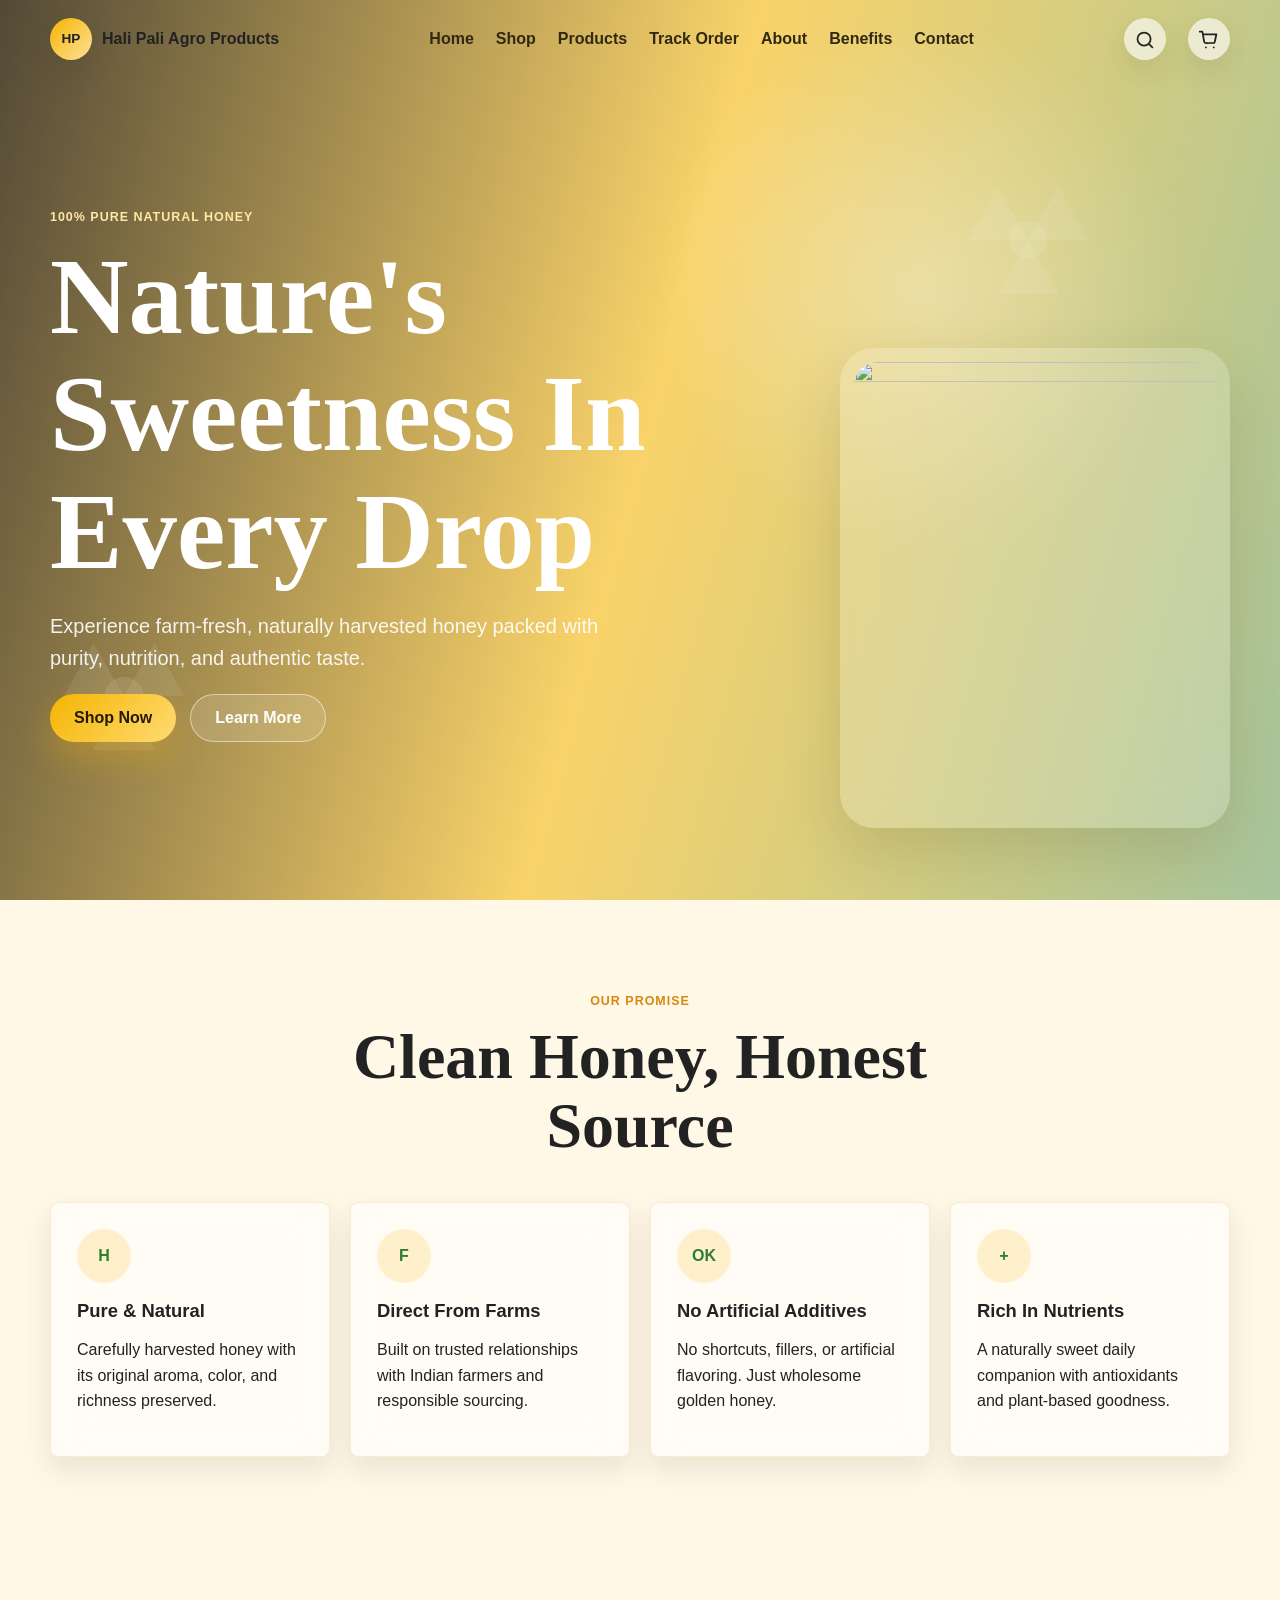
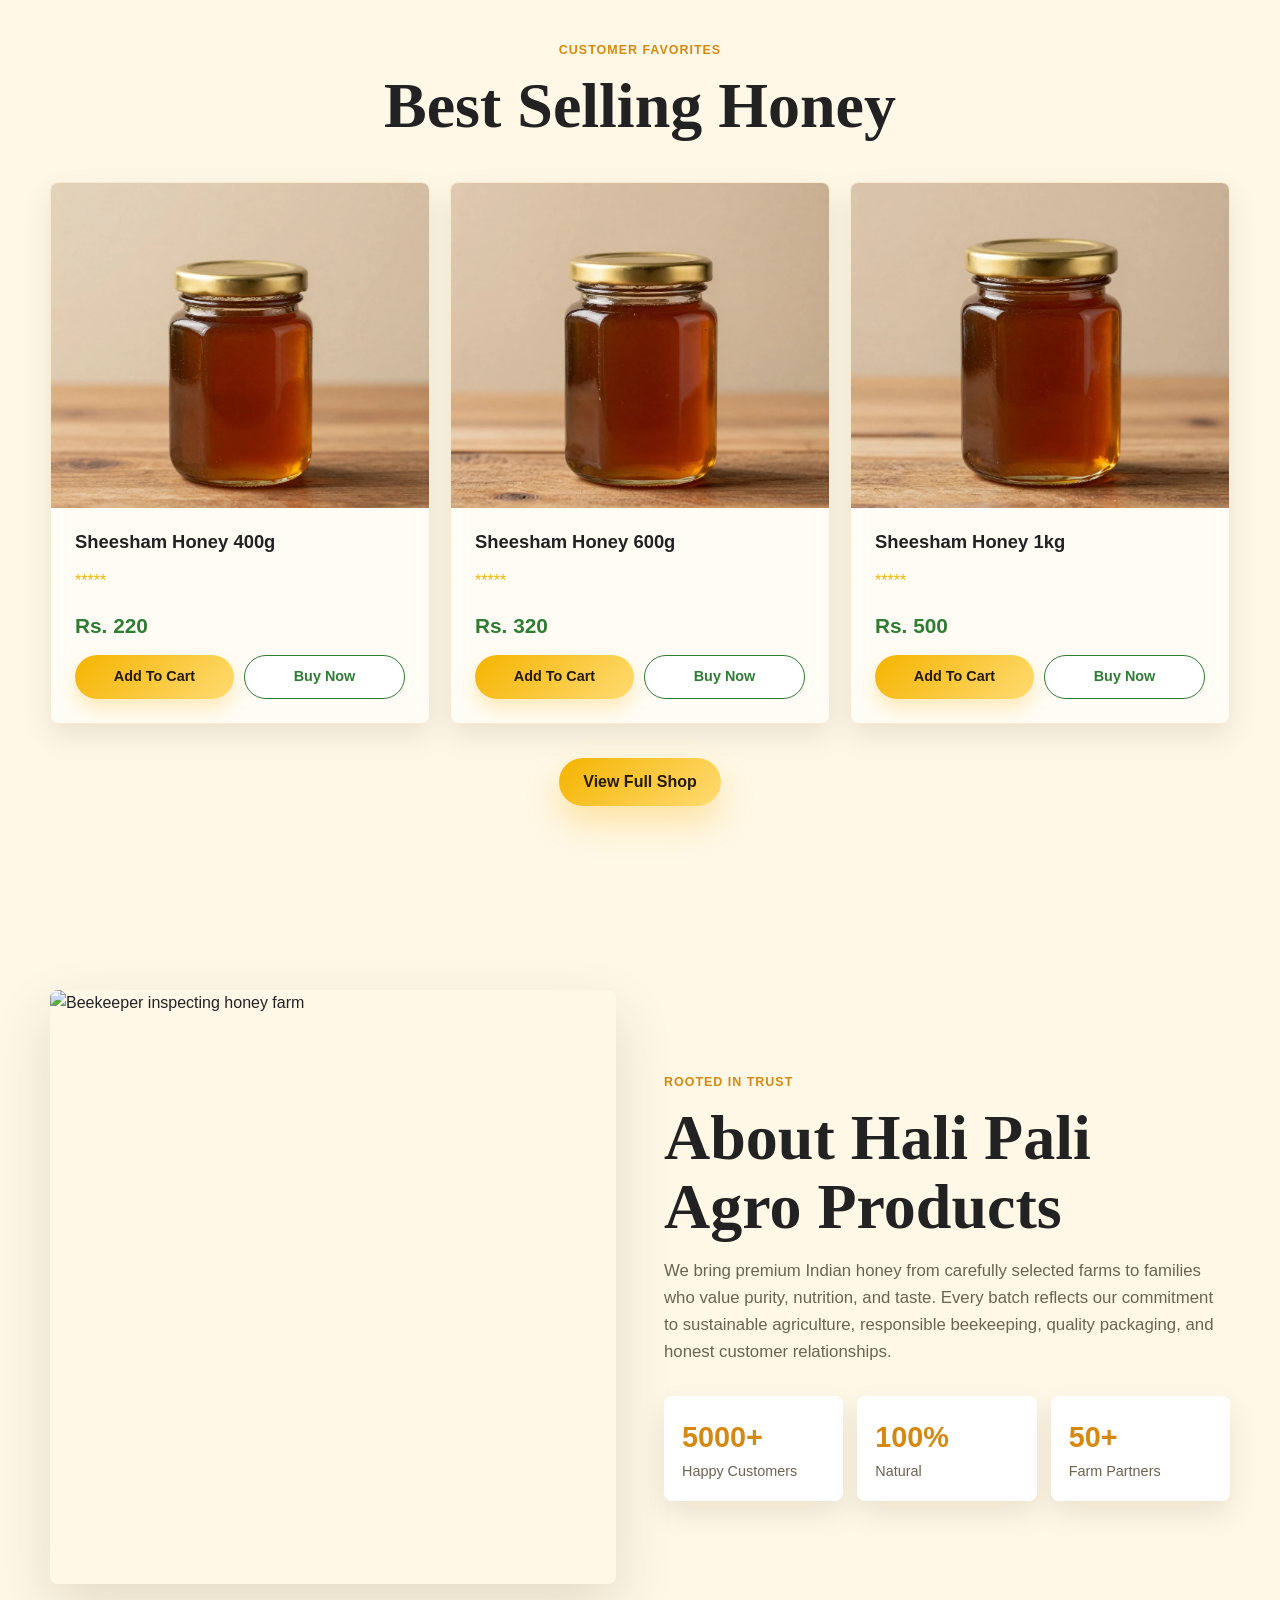
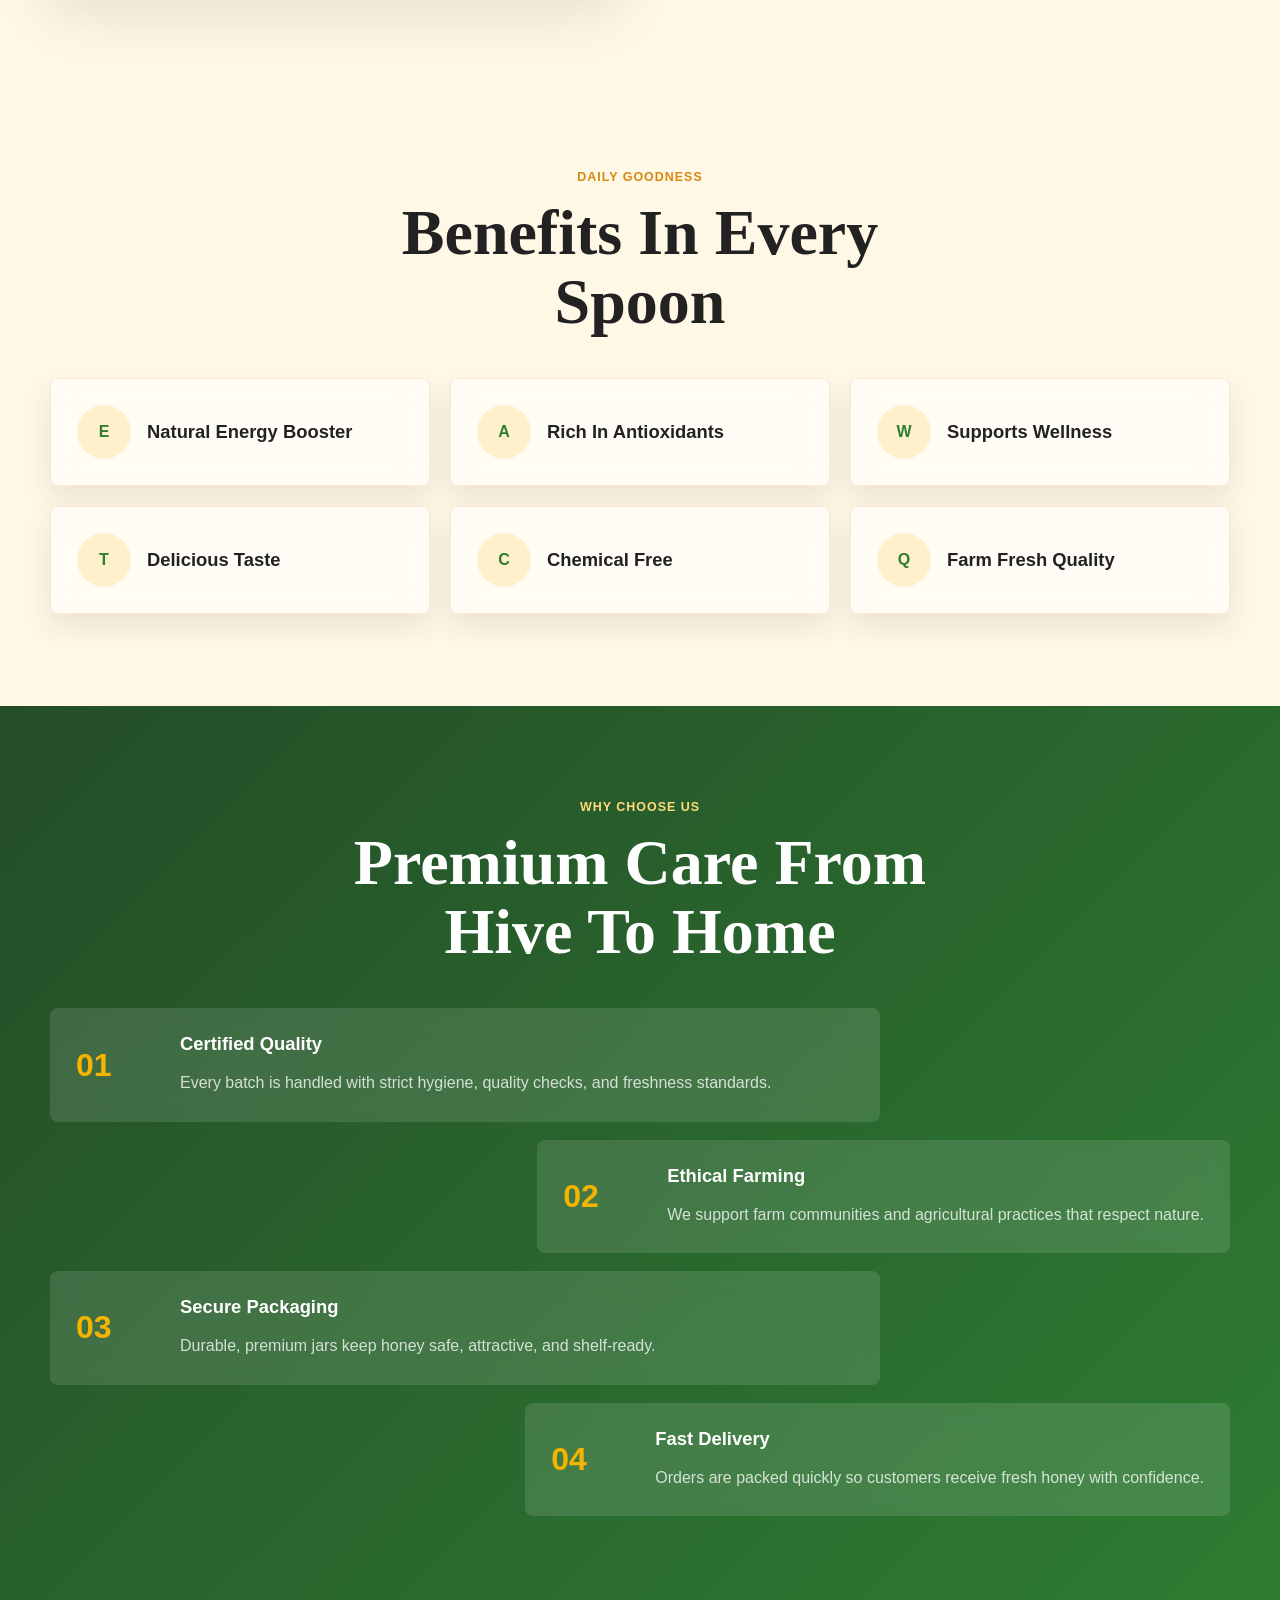
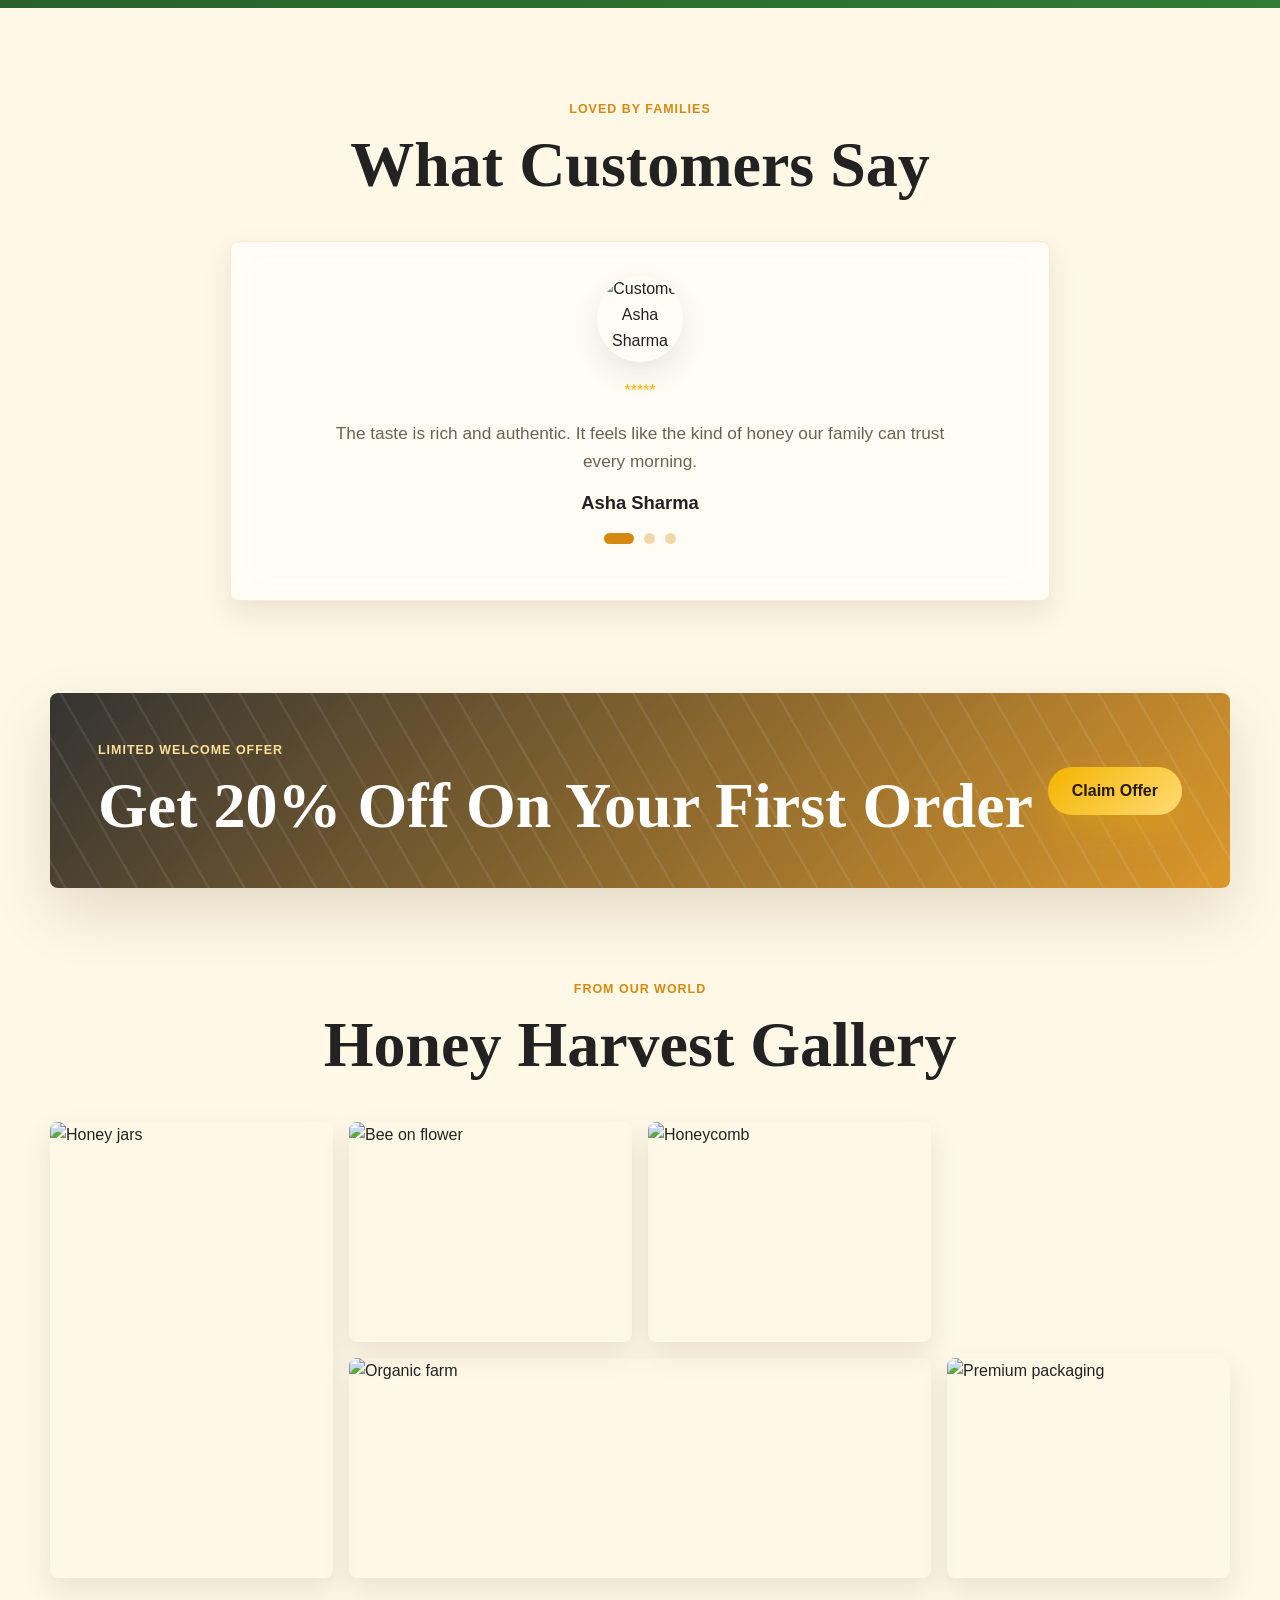
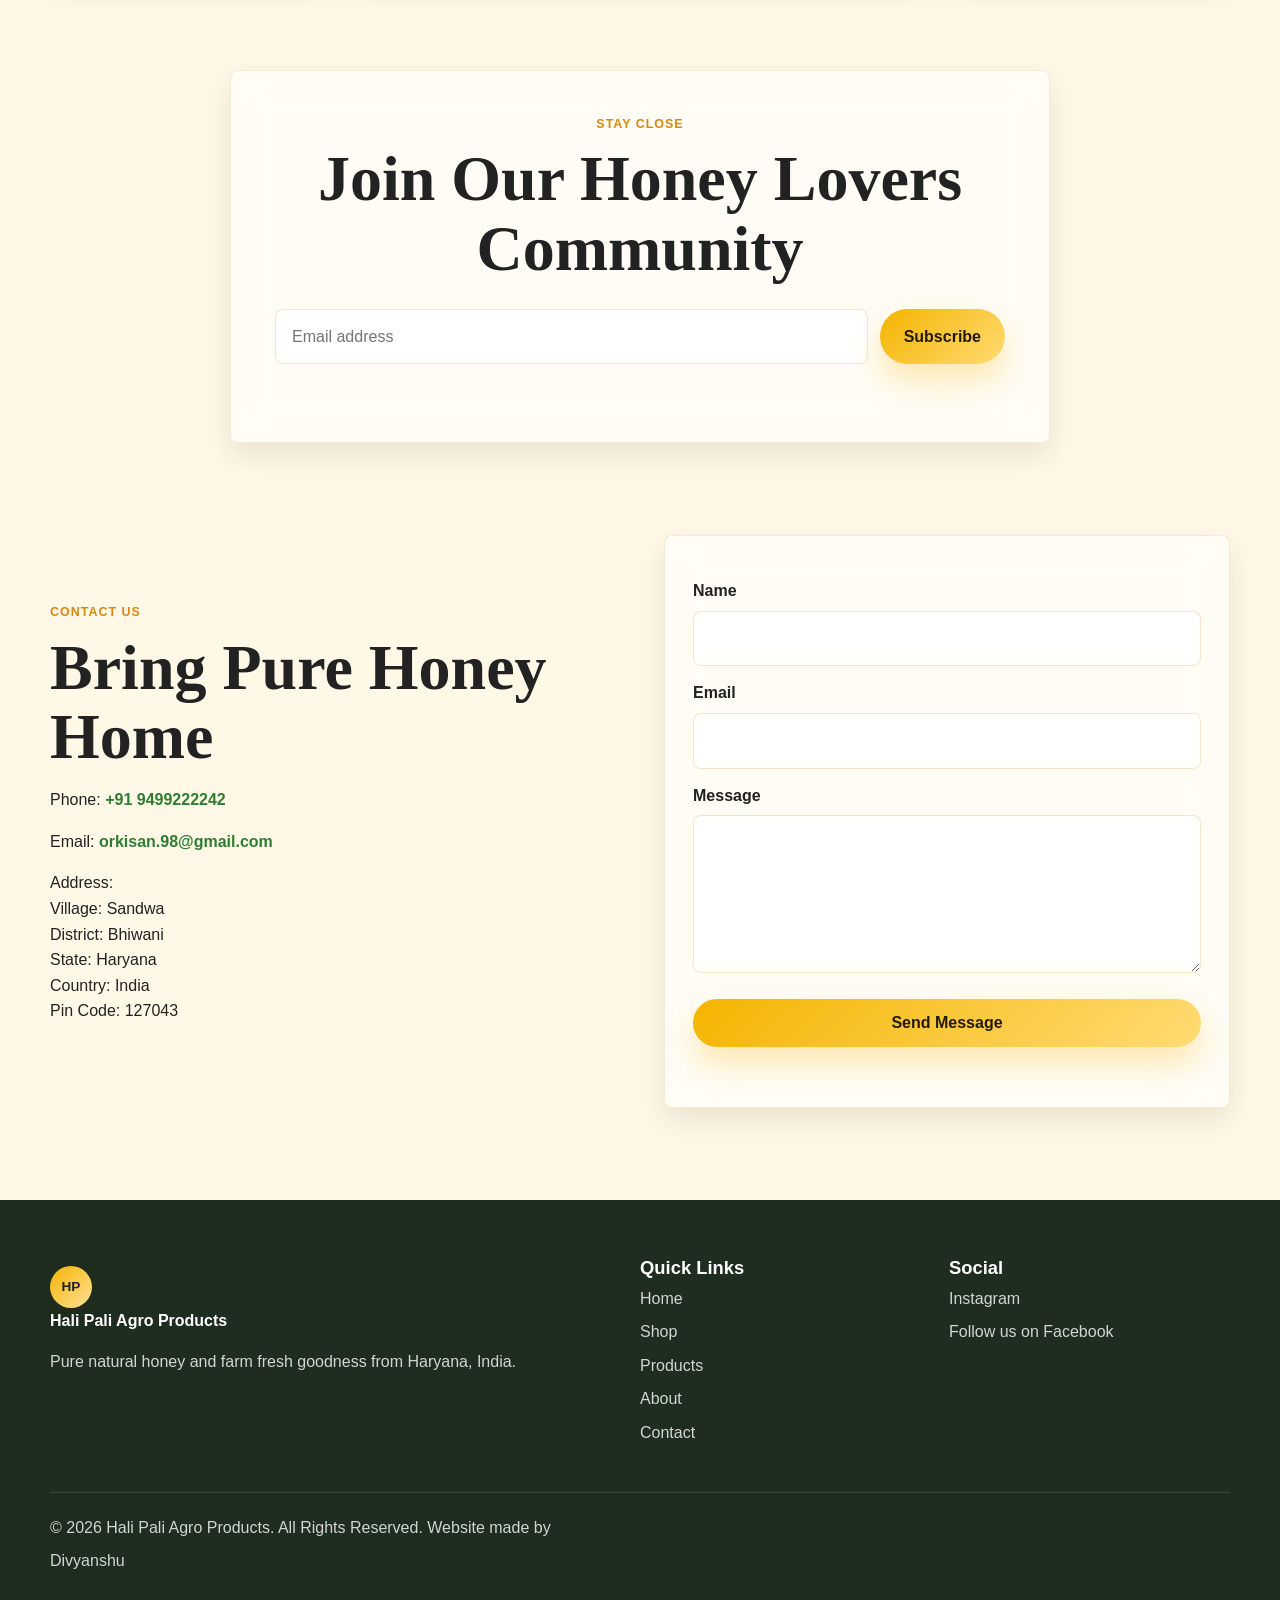
==== commit 7524a228: "Improve styling" ====
--- a/index.html
+++ b/index.html
@@ -6,7 +6,6 @@
   <meta name="description" content="Hali Pali Agro Products is a dedicated online platform showcasing a wide range of high-quality agricultural products. The website serves as a bridge between farmers and consumers, emphasizing fresh, organic, and sustainably sourced produce. Visitors can explore detailed product categories, including fruits, vegetables, grains, and specialty items, each presented with clear descriptions, nutritional information, and usage suggestions. The site also highlights the brand's commitment to eco-friendly farming practices and community support, ensuring that every purchase contributes to sustainable agriculture. Designed with user-friendly navigation and visually engaging layouts, Hali Pali Agro Products provides an informative and seamless online shopping experience for health-conscious and environmentally aware customers.">
   <meta name="keywords" content="Hali Pali, Agro Products, Farm, Honey, Raw Honey, Best honey seller, Organic honey, honeycomb, Kode Devlopers, hali pali, Hali Pali Agro Products, India, Amazon, Flipkart, e-commerce, business, coding, programming, shahad, Jandi Honey, Pure Honey, Sheesham honey, Mustard Honey">
   <title>Hali Pali Agro Products | Pure Natural Honey</title>
-  <link rel="stylesheet" href="common.css">
   <link rel="stylesheet" href="styles.css">
 </head>
 <body>
--- a/styles.css
+++ b/styles.css
@@ -1,615 +1,1059 @@
-.hero {
-  position: relative;
-  min-height: 100svh;
-  display: grid;
-  align-items: center;
-  overflow: hidden;
-  padding: 120px max(20px, calc((100vw - var(--max)) / 2)) 70px;
-  isolation: isolate;
-}
-
-.hero-bg {
-  position: absolute;
-  inset: 0;
-  z-index: -2;
-  background:
-    linear-gradient(105deg, rgba(34, 24, 4, 0.78), rgba(244, 180, 0, 0.54), rgba(46, 125, 50, 0.42)),
-    url("https://images.unsplash.com/photo-1558642452-9d2a7deb7f62?auto=format&fit=crop&w=1800&q=80") center/cover;
-}
-
-.hero::after {
-  content: "";
-  position: absolute;
-  inset: 0;
-  z-index: -1;
-  background: radial-gradient(circle at 72% 32%, rgba(255, 248, 231, 0.38), transparent 24%);
-}
-
-.hero-content {
-  max-width: 700px;
-  color: var(--white);
-}
-
-.eyebrow {
-  margin: 0 0 10px;
-  color: var(--dark-gold);
-  font-weight: 900;
-  letter-spacing: 0.08em;
-  text-transform: uppercase;
-  font-size: 0.78rem;
-}
-
-.hero .eyebrow {
-  color: #ffe7a4;
-}
-
-.hero-content > p:not(.eyebrow) {
-  max-width: 580px;
-  font-size: clamp(1rem, 2.4vw, 1.25rem);
-  color: rgba(255, 255, 255, 0.9);
-}
-
-.hero-buttons,
-.promo {
-  display: flex;
-  align-items: center;
-  gap: 14px;
-  flex-wrap: wrap;
-}
-
-.product-meta {
-  display: flex;
-  flex-direction: column;
-  align-items: stretch;
-  gap: 12px;
-}
-
-.product-actions {
-  display: flex;
-  gap: 10px;
-  margin-top: 12px;
-}
-
-.product-actions button {
-  flex: 1;
-}
-
-.add-cart-btn {
-  border: none;
-  color: #251a04;
-  background: linear-gradient(135deg, var(--gold), #ffdb73);
-  box-shadow: 0 10px 20px rgba(244, 180, 0, 0.25);
-}
-
-.buy-now-btn {
-  border: 1px solid var(--green);
-  background: white;
-  color: var(--green);
-}
-
-.add-cart-btn,
-.buy-now-btn {
-  flex: 1;
-  min-height: 44px;
-  padding: 0 16px;
-  border-radius: 999px;
-  font-size: 0.9rem;
-  font-weight: 700;
-  cursor: pointer;
-  transition: all 0.3s ease;
-}
-
-.add-cart-btn:hover,
-.buy-now-btn:hover {
-  transform: translateY(-3px);
-}
-
-.buy-now-btn:hover {
-  background: var(--green);
-  color: white;
-}
-
-.hero-jar {
-  position: absolute;
-  right: max(20px, calc((100vw - var(--max)) / 2));
-  bottom: 8vh;
-  width: min(34vw, 390px);
-  min-width: 240px;
-  padding: 14px;
-  border-radius: 34px;
-  background: rgba(255, 255, 255, 0.18);
-  box-shadow: var(--shadow);
-  backdrop-filter: blur(18px);
-  animation: float 4.8s ease-in-out infinite;
-}
-
-.hero-jar img {
-  aspect-ratio: 4 / 5;
-  object-fit: cover;
-  border-radius: 24px;
-}
-
-.honeycomb {
-  position: absolute;
-  width: 120px;
-  aspect-ratio: 1;
-  opacity: 0.4;
-  background:
-    radial-gradient(circle at 50% 50%, rgba(255, 255, 255, 0.28) 0 22%, transparent 23%),
-    repeating-conic-gradient(from 30deg, rgba(255, 255, 255, 0.22) 0 60deg, transparent 60deg 120deg);
-  clip-path: polygon(25% 5%, 75% 5%, 100% 50%, 75% 95%, 25% 95%, 0 50%);
-  animation: float 6s ease-in-out infinite;
-}
-
-.honeycomb-one {
-  top: 20%;
-  right: 15%;
-}
-
-.honeycomb-two {
-  left: 5%;
-  bottom: 16%;
-  animation-delay: 1.2s;
-}
-
-.feature-grid,
-.product-grid,
-.benefit-grid {
-  display: grid;
-  grid-template-columns: repeat(4, 1fr);
-  gap: 20px;
-}
-
-.product-grid {
-  grid-template-columns: repeat(3, 1fr);
-}
-
-.benefit-grid {
-  grid-template-columns: repeat(3, 1fr);
-}
-
-.feature-card,
-.product-card,
-.benefit-card,
-.testimonial-shell,
-.newsletter,
-.contact-form {
-  border: 1px solid rgba(214, 137, 16, 0.16);
-  border-radius: var(--radius);
-  background: rgba(255, 255, 255, 0.62);
-  box-shadow: var(--soft-shadow);
-  backdrop-filter: blur(16px);
-}
-
-.feature-card,
-.benefit-card {
-  padding: 26px;
-  transition: transform 300ms ease, box-shadow 300ms ease;
-}
-
-.feature-card:hover,
-.benefit-card:hover,
-.why-item:hover {
-  transform: translateY(-7px);
-  box-shadow: var(--shadow);
-}
-
-.icon,
-.benefit-card span {
-  display: grid;
-  place-items: center;
-  width: 54px;
-  height: 54px;
-  margin-bottom: 18px;
-  border-radius: 50%;
-  color: var(--green);
-  background: rgba(244, 180, 0, 0.18);
-  font-weight: 900;
-}
-
-.product-card {
-  overflow: hidden;
-  transition: transform 300ms ease, box-shadow 300ms ease;
-}
-
-.product-card:hover {
-  transform: translateY(-8px);
-  box-shadow: var(--shadow);
-}
-
-.product-image {
-  overflow: hidden;
-}
-
-.product-image img {
-  aspect-ratio: 1 / 0.86;
-  object-fit: cover;
-  transition: transform 500ms ease;
-}
-
-.product-card:hover img {
-  transform: scale(1.08);
-}
-
-.product-body {
-  padding: 24px;
-}
-
-.stars {
-  color: var(--gold);
-  letter-spacing: 0;
-}
-
-.product-meta {
-  justify-content: space-between;
-}
-
-.product-meta span {
-  font-size: 1.3rem;
-  font-weight: 900;
-  color: var(--green);
-}
-
-.about,
-.contact {
-  display: grid;
-  grid-template-columns: 1fr 1fr;
-  gap: 48px;
-  align-items: center;
-}
-
-.about-image img {
-  aspect-ratio: 1 / 1.05;
-  object-fit: cover;
-  border-radius: var(--radius);
-  box-shadow: var(--shadow);
-}
-
-.about-copy > p:not(.eyebrow) {
-  color: var(--muted);
-  font-size: 1.05rem;
-}
-
-.stats {
-  display: grid;
-  grid-template-columns: repeat(3, 1fr);
-  gap: 14px;
-  margin-top: 30px;
-}
-
-.stats div {
-  padding: 18px;
-  border-radius: var(--radius);
-  background: var(--white);
-  box-shadow: var(--soft-shadow);
-}
-
-.stats strong {
-  display: block;
-  color: var(--dark-gold);
-  font-size: 1.8rem;
-}
-
-.stats span {
-  display: block;
-  color: var(--muted);
-  font-size: 0.9rem;
-}
-
-.benefit-card {
-  display: flex;
-  align-items: center;
-  gap: 16px;
-}
-
-.benefit-card span {
-  flex: 0 0 auto;
-  margin: 0;
-}
-
-.why {
-  width: 100%;
-  max-width: none;
-  padding-inline: max(16px, calc((100vw - var(--max)) / 2));
-  background: linear-gradient(135deg, #244d28, #2E7D32);
-  color: var(--white);
-}
-
-.why .eyebrow {
-  color: #ffda79;
-}
-
-.why-list {
-  display: grid;
-  gap: 18px;
-}
-
-.why-item {
-  display: grid;
-  grid-template-columns: 82px 1fr;
-  gap: 22px;
-  align-items: center;
-  max-width: 830px;
-  padding: 26px;
-  border-radius: var(--radius);
-  background: rgba(255, 255, 255, 0.12);
-  backdrop-filter: blur(14px);
-  transition: transform 300ms ease, box-shadow 300ms ease;
-}
-
-.why-item:nth-child(even) {
-  margin-left: auto;
-}
-
-.why-item span {
-  color: var(--gold);
-  font-size: 2rem;
-  font-weight: 900;
-}
-
-.why-item p {
-  margin-bottom: 0;
-  color: rgba(255, 255, 255, 0.78);
-}
-
-.testimonial-shell {
-  position: relative;
-  max-width: 820px;
-  min-height: 360px;
-  margin: 0 auto;
-  padding: 34px;
-  overflow: hidden;
-}
-
-.testimonial-track {
-  display: grid;
-}
-
-.testimonial {
-  grid-area: 1 / 1;
-  text-align: center;
-  opacity: 0;
-  transform: translateX(28px);
-  pointer-events: none;
-  transition: opacity 450ms ease, transform 450ms ease;
-}
-
-.testimonial.active {
-  opacity: 1;
-  transform: translateX(0);
-  pointer-events: auto;
-}
-
-.testimonial img {
-  width: 86px;
-  height: 86px;
-  margin: 0 auto 12px;
-  border-radius: 50%;
-  object-fit: cover;
-  box-shadow: var(--soft-shadow);
-}
-
-.testimonial blockquote {
-  margin: 0 auto 18px;
-  max-width: 620px;
-  color: var(--muted);
-  font-size: 1.08rem;
-}
-
-.testimonial-dots {
-  display: flex;
-  justify-content: center;
-  gap: 10px;
-  margin-top: 20px;
-}
-
-.testimonial-dots button {
-  width: 11px;
-  height: 11px;
-  padding: 0;
-  border: 0;
-  border-radius: 50%;
-  background: rgba(214, 137, 16, 0.32);
-}
-
-.testimonial-dots button.active {
-  width: 30px;
-  border-radius: 999px;
-  background: var(--dark-gold);
-}
-
-.promo {
-  position: relative;
-  justify-content: space-between;
-  padding: 48px;
-  border-radius: var(--radius);
-  overflow: hidden;
-  color: var(--white);
-  background: linear-gradient(135deg, rgba(34, 34, 34, 0.92), rgba(214, 137, 16, 0.88)), url("https://images.unsplash.com/photo-1558642452-9d2a7deb7f62?auto=format&fit=crop&w=1400&q=80") center/cover;
-  box-shadow: var(--shadow);
-}
-
-.promo::before {
-  content: "";
-  position: absolute;
-  inset: -80px;
-  background: repeating-linear-gradient(60deg, transparent 0 28px, rgba(255, 255, 255, 0.08) 29px 31px);
-  animation: drift 12s linear infinite;
-}
-
-.promo > * {
-  position: relative;
-}
-
-.promo .eyebrow {
-  color: #ffe199;
-}
-
-.gallery-grid {
-  display: grid;
-  grid-template-columns: repeat(4, 1fr);
-  grid-auto-rows: 220px;
-  gap: 16px;
-}
-
-.gallery-grid figure {
-  position: relative;
-  margin: 0;
-  overflow: hidden;
-  border-radius: var(--radius);
-  box-shadow: var(--soft-shadow);
-}
-
-.gallery-grid .tall {
-  grid-row: span 2;
-}
-
-.gallery-grid .wide {
-  grid-column: span 2;
-}
-
-.gallery-grid img {
-  height: 100%;
-  object-fit: cover;
-  transition: transform 500ms ease;
-}
-
-.gallery-grid figcaption {
-  position: absolute;
-  inset: auto 12px 12px;
-  padding: 10px 14px;
-  border-radius: 999px;
-  color: var(--white);
-  background: rgba(34, 34, 34, 0.58);
-  backdrop-filter: blur(12px);
-  font-weight: 800;
-  opacity: 0;
-  transform: translateY(8px);
-  transition: opacity 300ms ease, transform 300ms ease;
-}
-
-.gallery-grid figure:hover img {
-  transform: scale(1.08);
-}
-
-.gallery-grid figure:hover figcaption {
-  opacity: 1;
-  transform: translateY(0);
-}
-
-.newsletter {
-  max-width: 820px;
-  padding: 44px;
-  text-align: center;
-}
-
-.newsletter-form {
-  display: flex;
-  gap: 12px;
-  margin: 26px auto 10px;
-}
-
-.form-message {
-  min-height: 24px;
-  margin: 8px 0 0;
-  color: var(--green);
-  font-weight: 800;
-}
-
-.form-message.error {
-  color: #b3261e;
-}
-
-.contact-info a {
-  color: var(--green);
-  font-weight: 800;
-}
-
-.contact-form {
-  padding: 28px;
-}
-
-.contact-form label {
-  display: block;
-  margin: 14px 0 7px;
-  font-weight: 800;
-}
-
-.contact-form button {
-  width: 100%;
-  margin-top: 18px;
-}
-
-@keyframes drift {
-  to { transform: translateX(90px); }
-}
-
-@media (max-width: 980px) {
-
-  .hero-jar {
-    position: relative;
-    right: auto;
-    bottom: auto;
-    width: min(100%, 360px);
-    margin-top: 34px;
-  }
-
-  .feature-grid,
-  .product-grid,
-  .benefit-grid,
-  .about,
-  .contact {
-    grid-template-columns: 1fr 1fr;
-  }
-
-  .gallery-grid {
-    grid-template-columns: repeat(2, 1fr);
-  }
-}
-
-@media (max-width: 680px) {
-
-  .hero {
-    padding-top: 104px;
-  }
-
-  .hero-jar {
-    min-width: 0;
-  }
-
-  .feature-grid,
-  .product-grid,
-  .benefit-grid,
-  .about,
-  .contact,
-  .stats {
-    grid-template-columns: 1fr;
-  }
-
-  .why-item,
-  .why-item:nth-child(even) {
-    grid-template-columns: 1fr;
-    margin-left: 0;
-  }
-
-  .promo {
-    padding: 34px 24px;
-  }
-
-  .gallery-grid {
-    grid-template-columns: 1fr;
-    grid-auto-rows: 240px;
-  }
-
-  .gallery-grid .wide {
-    grid-column: auto;
-  }
-
-  .newsletter {
-    padding: 32px 18px;
-  }
-
-  .newsletter-form {
-    flex-direction: column;
-  }
-}
+:root {
+  --gold: #F4B400;
+  --dark-gold: #D68910;
+  --cream: #FFF8E7;
+  --green: #2E7D32;
+  --text: #222222;
+  --muted: #6c6252;
+  --white: #ffffff;
+  --shadow: 0 24px 60px rgba(62, 43, 6, 0.14);
+  --soft-shadow: 0 12px 28px rgba(62, 43, 6, 0.10);
+  --radius: 8px;
+  --max: 1180px;
+}
+
+* {
+  box-sizing: border-box;
+}
+
+html {
+  scroll-behavior: smooth;
+}
+
+body {
+  margin: 0;
+  font-family: "Segoe UI", Arial, sans-serif;
+  color: var(--text);
+  background: var(--cream);
+  line-height: 1.6;
+}
+
+body.loading {
+  overflow: hidden;
+}
+
+img {
+  display: block;
+  width: 100%;
+}
+
+a {
+  color: inherit;
+  text-decoration: none;
+}
+
+button,
+input,
+textarea {
+  font: inherit;
+}
+
+button {
+  cursor: pointer;
+}
+
+.sr-only {
+  position: absolute;
+  width: 1px;
+  height: 1px;
+  padding: 0;
+  margin: -1px;
+  overflow: hidden;
+  clip: rect(0, 0, 0, 0);
+  white-space: nowrap;
+  border: 0;
+}
+
+.loader {
+  position: fixed;
+  inset: 0;
+  z-index: 1000;
+  display: grid;
+  place-items: center;
+  background: var(--cream);
+  transition: opacity 450ms ease, visibility 450ms ease;
+}
+
+.loader.hidden {
+  opacity: 0;
+  visibility: hidden;
+}
+
+.loader-drop {
+  width: 54px;
+  height: 54px;
+  background: linear-gradient(135deg, var(--gold), var(--dark-gold));
+  border-radius: 60% 45% 60% 45%;
+  transform: rotate(45deg);
+  animation: pulse 850ms ease-in-out infinite alternate;
+}
+
+.scroll-progress {
+  position: fixed;
+  top: 0;
+  left: 0;
+  z-index: 999;
+  width: 0%;
+  height: 4px;
+  background: linear-gradient(90deg, var(--gold), var(--green));
+}
+
+.site-header {
+  position: fixed;
+  inset: 0 0 auto;
+  z-index: 900;
+  transition: background 300ms ease, box-shadow 300ms ease, backdrop-filter 300ms ease;
+}
+
+.site-header.scrolled {
+  background: rgba(255, 248, 231, 0.92);
+  box-shadow: 0 10px 34px rgba(34, 34, 34, 0.08);
+  backdrop-filter: blur(18px);
+}
+
+.navbar {
+  width: min(100% - 32px, var(--max));
+  min-height: 78px;
+  margin: 0 auto;
+  display: flex;
+  align-items: center;
+  justify-content: space-between;
+  gap: 18px;
+}
+
+.brand {
+  display: inline-flex;
+  align-items: center;
+  gap: 10px;
+  font-weight: 800;
+  letter-spacing: 0;
+}
+
+.brand-mark {
+  display: grid;
+  place-items: center;
+  width: 42px;
+  height: 42px;
+  border-radius: 50%;
+  color: var(--text);
+  background: linear-gradient(135deg, var(--gold), #ffe199);
+  box-shadow: var(--soft-shadow);
+  font-size: 0.85rem;
+}
+
+.nav-panel,
+.nav-actions {
+  display: flex;
+  align-items: center;
+  gap: 22px;
+}
+
+.nav-panel a {
+  font-weight: 700;
+  color: #312914;
+}
+
+.nav-panel a:hover {
+  color: var(--green);
+}
+
+.nav-actions button,
+.nav-actions a,
+.menu-toggle,
+.back-to-top {
+  border: 0;
+  background: rgba(255, 255, 255, 0.62);
+  box-shadow: var(--soft-shadow);
+}
+
+.nav-actions button,
+.nav-actions a {
+  width: 42px;
+  height: 42px;
+  border-radius: 50%;
+  display: grid;
+  place-items: center;
+  color: var(--text);
+}
+
+.nav-actions svg {
+  width: 21px;
+  height: 21px;
+  fill: none;
+  stroke: currentColor;
+  stroke-width: 2;
+  stroke-linecap: round;
+  stroke-linejoin: round;
+}
+
+.menu-toggle {
+  display: none;
+  width: 44px;
+  height: 44px;
+  border-radius: 50%;
+  padding: 11px;
+}
+
+.menu-toggle span {
+  display: block;
+  height: 2px;
+  margin: 5px 0;
+  background: var(--text);
+  transition: transform 300ms ease, opacity 300ms ease;
+}
+
+.hero {
+  position: relative;
+  min-height: 100svh;
+  display: grid;
+  align-items: center;
+  overflow: hidden;
+  padding: 120px max(20px, calc((100vw - var(--max)) / 2)) 70px;
+  isolation: isolate;
+}
+
+.hero-bg {
+  position: absolute;
+  inset: 0;
+  z-index: -2;
+  background:
+    linear-gradient(105deg, rgba(34, 24, 4, 0.78), rgba(244, 180, 0, 0.54), rgba(46, 125, 50, 0.42)),
+    url("https://images.unsplash.com/photo-1558642452-9d2a7deb7f62?auto=format&fit=crop&w=1800&q=80") center/cover;
+}
+
+.hero::after {
+  content: "";
+  position: absolute;
+  inset: 0;
+  z-index: -1;
+  background: radial-gradient(circle at 72% 32%, rgba(255, 248, 231, 0.38), transparent 24%);
+}
+
+.hero-content {
+  max-width: 700px;
+  color: var(--white);
+}
+
+.eyebrow {
+  margin: 0 0 10px;
+  color: var(--dark-gold);
+  font-weight: 900;
+  letter-spacing: 0.08em;
+  text-transform: uppercase;
+  font-size: 0.78rem;
+}
+
+.hero .eyebrow {
+  color: #ffe7a4;
+}
+
+h1,
+h2,
+h3,
+p {
+  overflow-wrap: anywhere;
+}
+
+h1,
+h2,
+h3 {
+  line-height: 1.08;
+  margin: 0;
+}
+
+h1 {
+  max-width: 760px;
+  font-family: Georgia, "Times New Roman", serif;
+  font-size: clamp(3rem, 9vw, 6.8rem);
+  font-weight: 700;
+}
+
+h2 {
+  font-family: Georgia, "Times New Roman", serif;
+  font-size: clamp(2rem, 5vw, 4rem);
+}
+
+h3 {
+  font-size: 1.15rem;
+}
+
+.hero-content > p:not(.eyebrow) {
+  max-width: 580px;
+  font-size: clamp(1rem, 2.4vw, 1.25rem);
+  color: rgba(255, 255, 255, 0.9);
+}
+
+.hero-buttons,
+.promo {
+  display: flex;
+  align-items: center;
+  gap: 14px;
+  flex-wrap: wrap;
+}
+
+.product-meta {
+  display: flex;
+  flex-direction: column;
+  align-items: stretch;
+  gap: 12px;
+}
+
+.product-actions {
+  display: flex;
+  gap: 10px;
+  margin-top: 12px;
+}
+
+.product-actions button {
+  flex: 1;
+}
+
+.btn,
+.product-meta button,
+.newsletter-form button,
+.contact-form button {
+  display: inline-flex;
+  align-items: center;
+  justify-content: center;
+  min-height: 48px;
+  padding: 0 24px;
+  border-radius: 999px;
+  border: 0;
+  font-weight: 800;
+  transition: transform 300ms ease, box-shadow 300ms ease, background 300ms ease;
+}
+
+.btn-primary,
+.product-meta button,
+.newsletter-form button,
+.contact-form button {
+  color: #251a04;
+  background: linear-gradient(135deg, var(--gold), #ffdb73);
+  box-shadow: 0 16px 34px rgba(244, 180, 0, 0.3);
+}
+
+.add-cart-btn {
+  border: none;
+  color: #251a04;
+  background: linear-gradient(135deg, var(--gold), #ffdb73);
+  box-shadow: 0 10px 20px rgba(244, 180, 0, 0.25);
+}
+
+.buy-now-btn {
+  border: 1px solid var(--green);
+  background: white;
+  color: var(--green);
+}
+
+.add-cart-btn,
+.buy-now-btn {
+  flex: 1;
+  min-height: 44px;
+  padding: 0 16px;
+  border-radius: 999px;
+  font-size: 0.9rem;
+  font-weight: 700;
+  cursor: pointer;
+  transition: all 0.3s ease;
+}
+
+.add-cart-btn:hover,
+.buy-now-btn:hover {
+  transform: translateY(-3px);
+}
+
+.btn-secondary {
+  color: var(--white);
+  border: 1px solid rgba(255, 255, 255, 0.5);
+  background: rgba(255, 255, 255, 0.13);
+  backdrop-filter: blur(14px);
+}
+
+.buy-now-btn:hover {
+  background: var(--green);
+  color: white;
+}
+
+.btn:hover,
+.product-meta button:hover,
+.newsletter-form button:hover,
+.contact-form button:hover {
+  transform: translateY(-3px);
+}
+
+.hero-jar {
+  position: absolute;
+  right: max(20px, calc((100vw - var(--max)) / 2));
+  bottom: 8vh;
+  width: min(34vw, 390px);
+  min-width: 240px;
+  padding: 14px;
+  border-radius: 34px;
+  background: rgba(255, 255, 255, 0.18);
+  box-shadow: var(--shadow);
+  backdrop-filter: blur(18px);
+  animation: float 4.8s ease-in-out infinite;
+}
+
+.hero-jar img {
+  aspect-ratio: 4 / 5;
+  object-fit: cover;
+  border-radius: 24px;
+}
+
+.honeycomb {
+  position: absolute;
+  width: 120px;
+  aspect-ratio: 1;
+  opacity: 0.4;
+  background:
+    radial-gradient(circle at 50% 50%, rgba(255, 255, 255, 0.28) 0 22%, transparent 23%),
+    repeating-conic-gradient(from 30deg, rgba(255, 255, 255, 0.22) 0 60deg, transparent 60deg 120deg);
+  clip-path: polygon(25% 5%, 75% 5%, 100% 50%, 75% 95%, 25% 95%, 0 50%);
+  animation: float 6s ease-in-out infinite;
+}
+
+.honeycomb-one {
+  top: 20%;
+  right: 15%;
+}
+
+.honeycomb-two {
+  left: 5%;
+  bottom: 16%;
+  animation-delay: 1.2s;
+}
+
+.section {
+  width: min(100% - 32px, var(--max));
+  margin: 0 auto;
+  padding: 92px 0;
+}
+
+.section-heading {
+  max-width: 660px;
+  margin: 0 auto 42px;
+  text-align: center;
+}
+
+.section-actions {
+  display: flex;
+  justify-content: center;
+  margin-top: 34px;
+}
+
+.feature-grid,
+.product-grid,
+.benefit-grid {
+  display: grid;
+  grid-template-columns: repeat(4, 1fr);
+  gap: 20px;
+}
+
+.product-grid {
+  grid-template-columns: repeat(3, 1fr);
+}
+
+.benefit-grid {
+  grid-template-columns: repeat(3, 1fr);
+}
+
+.feature-card,
+.product-card,
+.benefit-card,
+.testimonial-shell,
+.newsletter,
+.contact-form {
+  border: 1px solid rgba(214, 137, 16, 0.16);
+  border-radius: var(--radius);
+  background: rgba(255, 255, 255, 0.62);
+  box-shadow: var(--soft-shadow);
+  backdrop-filter: blur(16px);
+}
+
+.feature-card,
+.benefit-card {
+  padding: 26px;
+  transition: transform 300ms ease, box-shadow 300ms ease;
+}
+
+.feature-card:hover,
+.benefit-card:hover,
+.why-item:hover {
+  transform: translateY(-7px);
+  box-shadow: var(--shadow);
+}
+
+.icon,
+.benefit-card span {
+  display: grid;
+  place-items: center;
+  width: 54px;
+  height: 54px;
+  margin-bottom: 18px;
+  border-radius: 50%;
+  color: var(--green);
+  background: rgba(244, 180, 0, 0.18);
+  font-weight: 900;
+}
+
+.product-card {
+  overflow: hidden;
+  transition: transform 300ms ease, box-shadow 300ms ease;
+}
+
+.product-card:hover {
+  transform: translateY(-8px);
+  box-shadow: var(--shadow);
+}
+
+.product-image {
+  overflow: hidden;
+}
+
+.product-image img {
+  aspect-ratio: 1 / 0.86;
+  object-fit: cover;
+  transition: transform 500ms ease;
+}
+
+.product-card:hover img {
+  transform: scale(1.08);
+}
+
+.product-body {
+  padding: 24px;
+}
+
+.stars {
+  color: var(--gold);
+  letter-spacing: 0;
+}
+
+.product-meta {
+  justify-content: space-between;
+}
+
+.product-meta span {
+  font-size: 1.3rem;
+  font-weight: 900;
+  color: var(--green);
+}
+
+.about,
+.contact {
+  display: grid;
+  grid-template-columns: 1fr 1fr;
+  gap: 48px;
+  align-items: center;
+}
+
+.about-image img {
+  aspect-ratio: 1 / 1.05;
+  object-fit: cover;
+  border-radius: var(--radius);
+  box-shadow: var(--shadow);
+}
+
+.about-copy > p:not(.eyebrow) {
+  color: var(--muted);
+  font-size: 1.05rem;
+}
+
+.stats {
+  display: grid;
+  grid-template-columns: repeat(3, 1fr);
+  gap: 14px;
+  margin-top: 30px;
+}
+
+.stats div {
+  padding: 18px;
+  border-radius: var(--radius);
+  background: var(--white);
+  box-shadow: var(--soft-shadow);
+}
+
+.stats strong {
+  display: block;
+  color: var(--dark-gold);
+  font-size: 1.8rem;
+}
+
+.stats span {
+  display: block;
+  color: var(--muted);
+  font-size: 0.9rem;
+}
+
+.benefit-card {
+  display: flex;
+  align-items: center;
+  gap: 16px;
+}
+
+.benefit-card span {
+  flex: 0 0 auto;
+  margin: 0;
+}
+
+.why {
+  width: 100%;
+  max-width: none;
+  padding-inline: max(16px, calc((100vw - var(--max)) / 2));
+  background: linear-gradient(135deg, #244d28, #2E7D32);
+  color: var(--white);
+}
+
+.why .eyebrow {
+  color: #ffda79;
+}
+
+.why-list {
+  display: grid;
+  gap: 18px;
+}
+
+.why-item {
+  display: grid;
+  grid-template-columns: 82px 1fr;
+  gap: 22px;
+  align-items: center;
+  max-width: 830px;
+  padding: 26px;
+  border-radius: var(--radius);
+  background: rgba(255, 255, 255, 0.12);
+  backdrop-filter: blur(14px);
+  transition: transform 300ms ease, box-shadow 300ms ease;
+}
+
+.why-item:nth-child(even) {
+  margin-left: auto;
+}
+
+.why-item span {
+  color: var(--gold);
+  font-size: 2rem;
+  font-weight: 900;
+}
+
+.why-item p {
+  margin-bottom: 0;
+  color: rgba(255, 255, 255, 0.78);
+}
+
+.testimonial-shell {
+  position: relative;
+  max-width: 820px;
+  min-height: 360px;
+  margin: 0 auto;
+  padding: 34px;
+  overflow: hidden;
+}
+
+.testimonial-track {
+  display: grid;
+}
+
+.testimonial {
+  grid-area: 1 / 1;
+  text-align: center;
+  opacity: 0;
+  transform: translateX(28px);
+  pointer-events: none;
+  transition: opacity 450ms ease, transform 450ms ease;
+}
+
+.testimonial.active {
+  opacity: 1;
+  transform: translateX(0);
+  pointer-events: auto;
+}
+
+.testimonial img {
+  width: 86px;
+  height: 86px;
+  margin: 0 auto 12px;
+  border-radius: 50%;
+  object-fit: cover;
+  box-shadow: var(--soft-shadow);
+}
+
+.testimonial blockquote {
+  margin: 0 auto 18px;
+  max-width: 620px;
+  color: var(--muted);
+  font-size: 1.08rem;
+}
+
+.testimonial-dots {
+  display: flex;
+  justify-content: center;
+  gap: 10px;
+  margin-top: 20px;
+}
+
+.testimonial-dots button {
+  width: 11px;
+  height: 11px;
+  padding: 0;
+  border: 0;
+  border-radius: 50%;
+  background: rgba(214, 137, 16, 0.32);
+}
+
+.testimonial-dots button.active {
+  width: 30px;
+  border-radius: 999px;
+  background: var(--dark-gold);
+}
+
+.promo {
+  position: relative;
+  justify-content: space-between;
+  padding: 48px;
+  border-radius: var(--radius);
+  overflow: hidden;
+  color: var(--white);
+  background: linear-gradient(135deg, rgba(34, 34, 34, 0.92), rgba(214, 137, 16, 0.88)), url("https://images.unsplash.com/photo-1558642452-9d2a7deb7f62?auto=format&fit=crop&w=1400&q=80") center/cover;
+  box-shadow: var(--shadow);
+}
+
+.promo::before {
+  content: "";
+  position: absolute;
+  inset: -80px;
+  background: repeating-linear-gradient(60deg, transparent 0 28px, rgba(255, 255, 255, 0.08) 29px 31px);
+  animation: drift 12s linear infinite;
+}
+
+.promo > * {
+  position: relative;
+}
+
+.promo .eyebrow {
+  color: #ffe199;
+}
+
+.gallery-grid {
+  display: grid;
+  grid-template-columns: repeat(4, 1fr);
+  grid-auto-rows: 220px;
+  gap: 16px;
+}
+
+.gallery-grid figure {
+  position: relative;
+  margin: 0;
+  overflow: hidden;
+  border-radius: var(--radius);
+  box-shadow: var(--soft-shadow);
+}
+
+.gallery-grid .tall {
+  grid-row: span 2;
+}
+
+.gallery-grid .wide {
+  grid-column: span 2;
+}
+
+.gallery-grid img {
+  height: 100%;
+  object-fit: cover;
+  transition: transform 500ms ease;
+}
+
+.gallery-grid figcaption {
+  position: absolute;
+  inset: auto 12px 12px;
+  padding: 10px 14px;
+  border-radius: 999px;
+  color: var(--white);
+  background: rgba(34, 34, 34, 0.58);
+  backdrop-filter: blur(12px);
+  font-weight: 800;
+  opacity: 0;
+  transform: translateY(8px);
+  transition: opacity 300ms ease, transform 300ms ease;
+}
+
+.gallery-grid figure:hover img {
+  transform: scale(1.08);
+}
+
+.gallery-grid figure:hover figcaption {
+  opacity: 1;
+  transform: translateY(0);
+}
+
+.newsletter {
+  max-width: 820px;
+  padding: 44px;
+  text-align: center;
+}
+
+.newsletter-form {
+  display: flex;
+  gap: 12px;
+  margin: 26px auto 10px;
+}
+
+.newsletter-form input,
+.contact-form input,
+.contact-form textarea {
+  width: 100%;
+  min-height: 52px;
+  border: 1px solid rgba(214, 137, 16, 0.22);
+  border-radius: var(--radius);
+  padding: 14px 16px;
+  outline: 0;
+  background: rgba(255, 255, 255, 0.86);
+}
+
+.newsletter-form input:focus,
+.contact-form input:focus,
+.contact-form textarea:focus {
+  border-color: var(--green);
+  box-shadow: 0 0 0 4px rgba(46, 125, 50, 0.12);
+}
+
+.form-message {
+  min-height: 24px;
+  margin: 8px 0 0;
+  color: var(--green);
+  font-weight: 800;
+}
+
+.form-message.error {
+  color: #b3261e;
+}
+
+.contact-info a {
+  color: var(--green);
+  font-weight: 800;
+}
+
+.contact-form {
+  padding: 28px;
+}
+
+.contact-form label {
+  display: block;
+  margin: 14px 0 7px;
+  font-weight: 800;
+}
+
+.contact-form button {
+  width: 100%;
+  margin-top: 18px;
+}
+
+.site-footer {
+  display: grid;
+  grid-template-columns: 2fr 1fr 1fr;
+  gap: 28px;
+  padding: 58px max(20px, calc((100vw - var(--max)) / 2)) 32px;
+  color: rgba(255, 255, 255, 0.8);
+  background: #1e2d1f;
+}
+
+.site-footer .brand,
+.site-footer h3 {
+  color: var(--white);
+}
+
+.site-footer a {
+  display: block;
+  margin: 8px 0;
+}
+
+.copyright {
+  grid-column: 1 / -1;
+  margin: 10px 0 0;
+  padding-top: 22px;
+  border-top: 1px solid rgba(255, 255, 255, 0.12);
+}
+
+.back-to-top {
+  position: fixed;
+  right: 18px;
+  bottom: 18px;
+  z-index: 850;
+  width: 48px;
+  height: 48px;
+  border-radius: 50%;
+  color: var(--text);
+  background: var(--gold);
+  opacity: 0;
+  visibility: hidden;
+  transform: translateY(12px);
+  transition: opacity 300ms ease, visibility 300ms ease, transform 300ms ease;
+}
+
+.back-to-top.visible {
+  opacity: 1;
+  visibility: visible;
+  transform: translateY(0);
+}
+
+.reveal {
+  opacity: 0;
+  transform: translateY(34px);
+  transition: opacity 700ms ease, transform 700ms ease;
+}
+
+.reveal.visible {
+  opacity: 1;
+  transform: translateY(0);
+}
+
+@keyframes float {
+  0%, 100% { transform: translateY(0); }
+  50% { transform: translateY(-18px); }
+}
+
+@keyframes pulse {
+  from { transform: rotate(45deg) scale(0.84); opacity: 0.72; }
+  to { transform: rotate(45deg) scale(1); opacity: 1; }
+}
+
+@keyframes drift {
+  to { transform: translateX(90px); }
+}
+
+@media (max-width: 980px) {
+  .menu-toggle {
+    display: block;
+  }
+
+  .nav-panel {
+    position: absolute;
+    top: 78px;
+    left: 16px;
+    right: 16px;
+    display: grid;
+    gap: 0;
+    padding: 12px;
+    border-radius: var(--radius);
+    background: rgba(255, 248, 231, 0.96);
+    box-shadow: var(--shadow);
+    transform: translateY(-12px);
+    opacity: 0;
+    visibility: hidden;
+    transition: opacity 300ms ease, transform 300ms ease, visibility 300ms ease;
+  }
+
+  .nav-panel.open {
+    opacity: 1;
+    visibility: visible;
+    transform: translateY(0);
+  }
+
+  .nav-panel a {
+    padding: 14px;
+    border-radius: var(--radius);
+  }
+
+  .nav-panel a:hover {
+    background: rgba(244, 180, 0, 0.18);
+  }
+
+  .nav-actions {
+    margin-left: auto;
+  }
+
+  .hero-jar {
+    position: relative;
+    right: auto;
+    bottom: auto;
+    width: min(100%, 360px);
+    margin-top: 34px;
+  }
+
+  .feature-grid,
+  .product-grid,
+  .benefit-grid,
+  .about,
+  .contact {
+    grid-template-columns: 1fr 1fr;
+  }
+
+  .gallery-grid {
+    grid-template-columns: repeat(2, 1fr);
+  }
+}
+
+@media (max-width: 680px) {
+  .navbar {
+    min-height: 70px;
+  }
+
+  .brand span:last-child {
+    max-width: 150px;
+    line-height: 1.1;
+  }
+
+  .nav-actions {
+    display: none;
+  }
+
+  .hero {
+    padding-top: 104px;
+  }
+
+  .hero-jar {
+    min-width: 0;
+  }
+
+  .section {
+    padding: 68px 0;
+  }
+
+  .feature-grid,
+  .product-grid,
+  .benefit-grid,
+  .about,
+  .contact,
+  .stats,
+  .site-footer {
+    grid-template-columns: 1fr;
+  }
+
+  .why-item,
+  .why-item:nth-child(even) {
+    grid-template-columns: 1fr;
+    margin-left: 0;
+  }
+
+  .promo {
+    padding: 34px 24px;
+  }
+
+  .gallery-grid {
+    grid-template-columns: 1fr;
+    grid-auto-rows: 240px;
+  }
+
+  .gallery-grid .wide {
+    grid-column: auto;
+  }
+
+  .newsletter {
+    padding: 32px 18px;
+  }
+
+  .newsletter-form {
+    flex-direction: column;
+  }
+
+  .copyright {
+    grid-column: auto;
+  }
+
+  .copyright a {
+  display: inline;
+  color: #ffe199;
+  font-weight: 850;
+  }
+}
